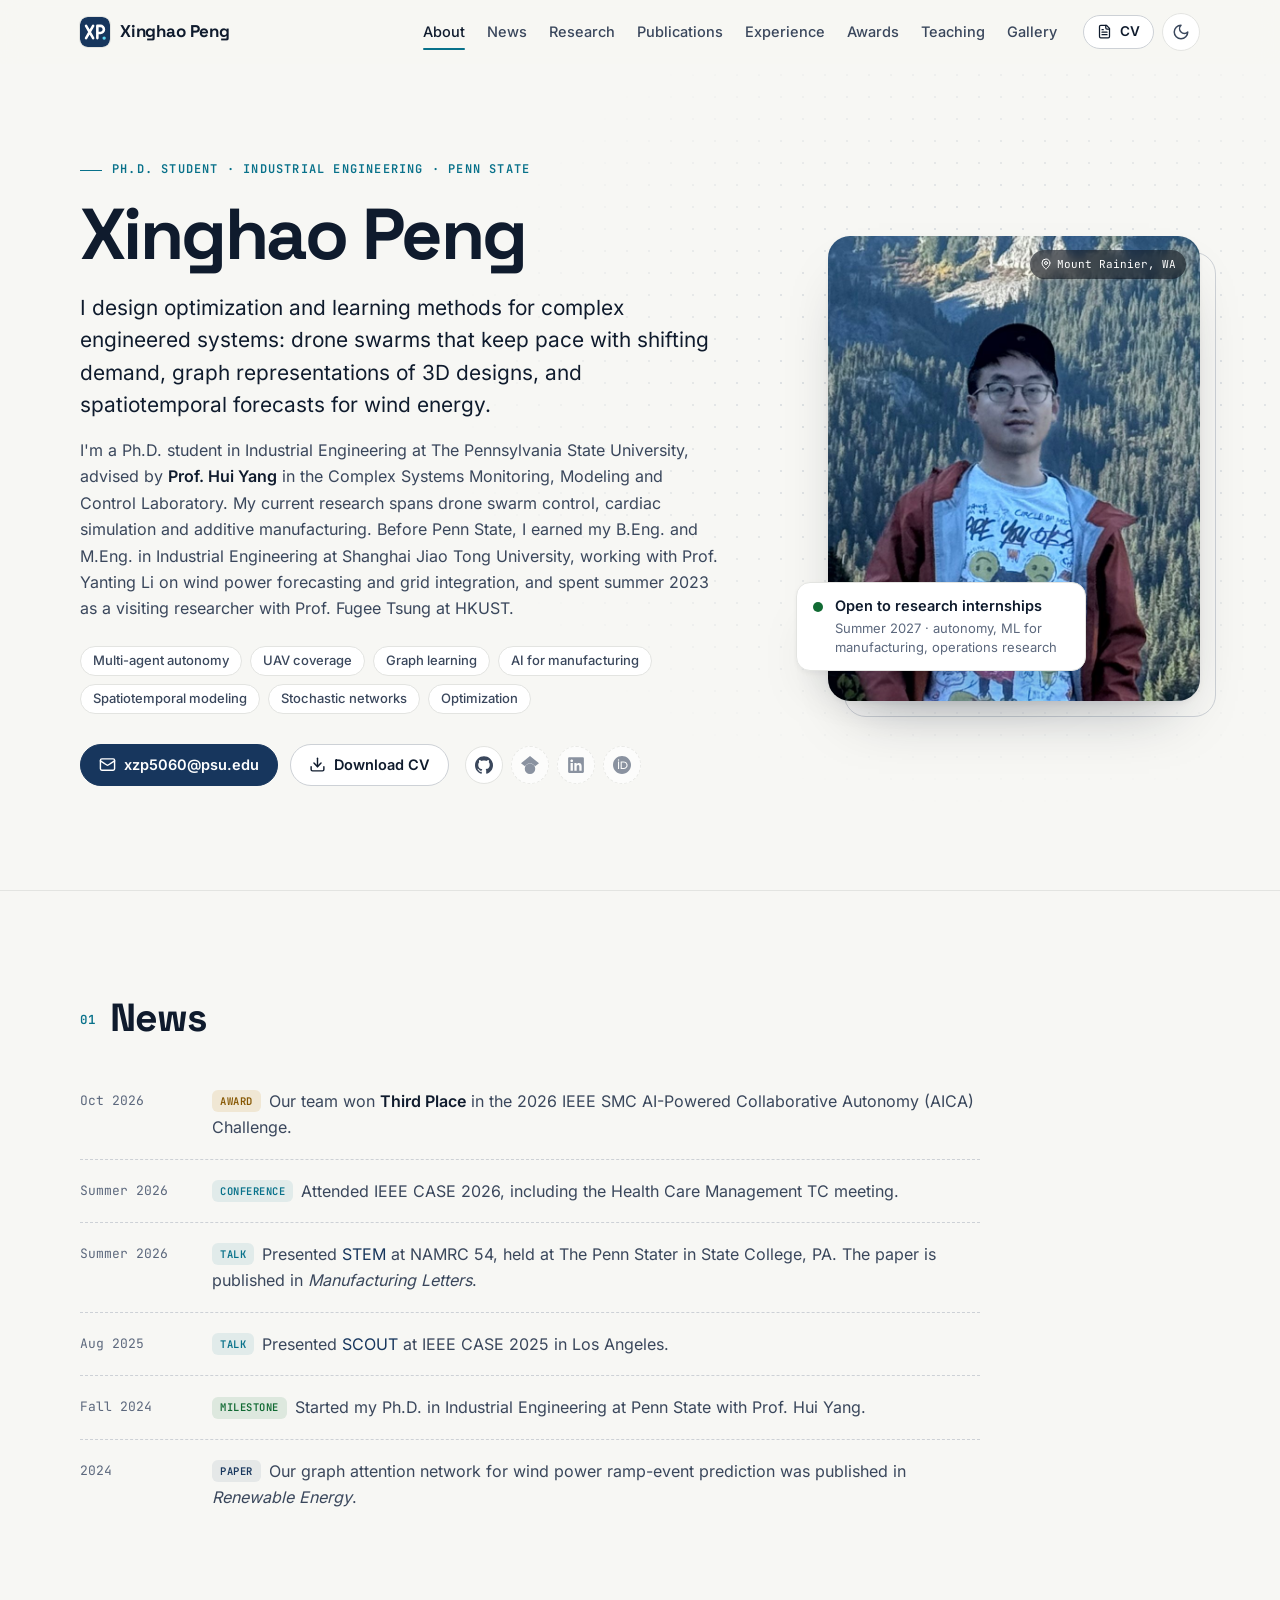
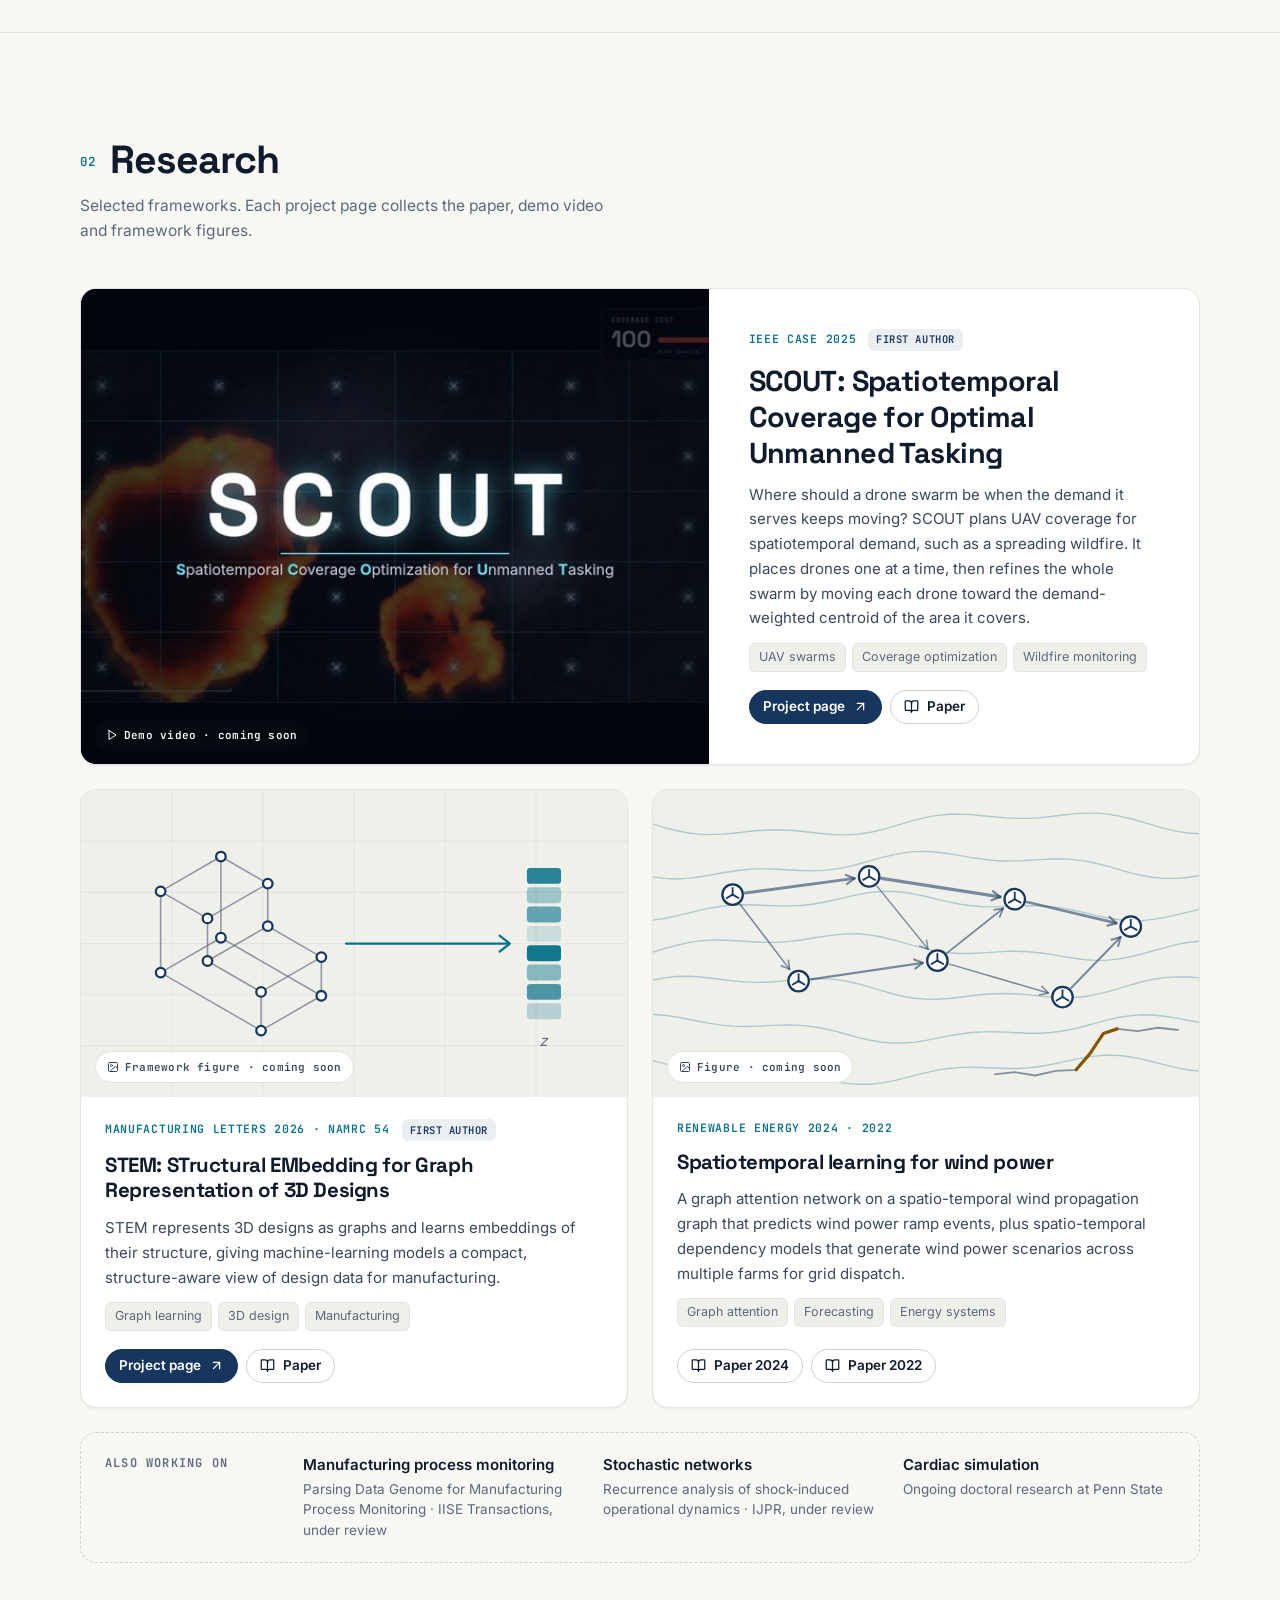
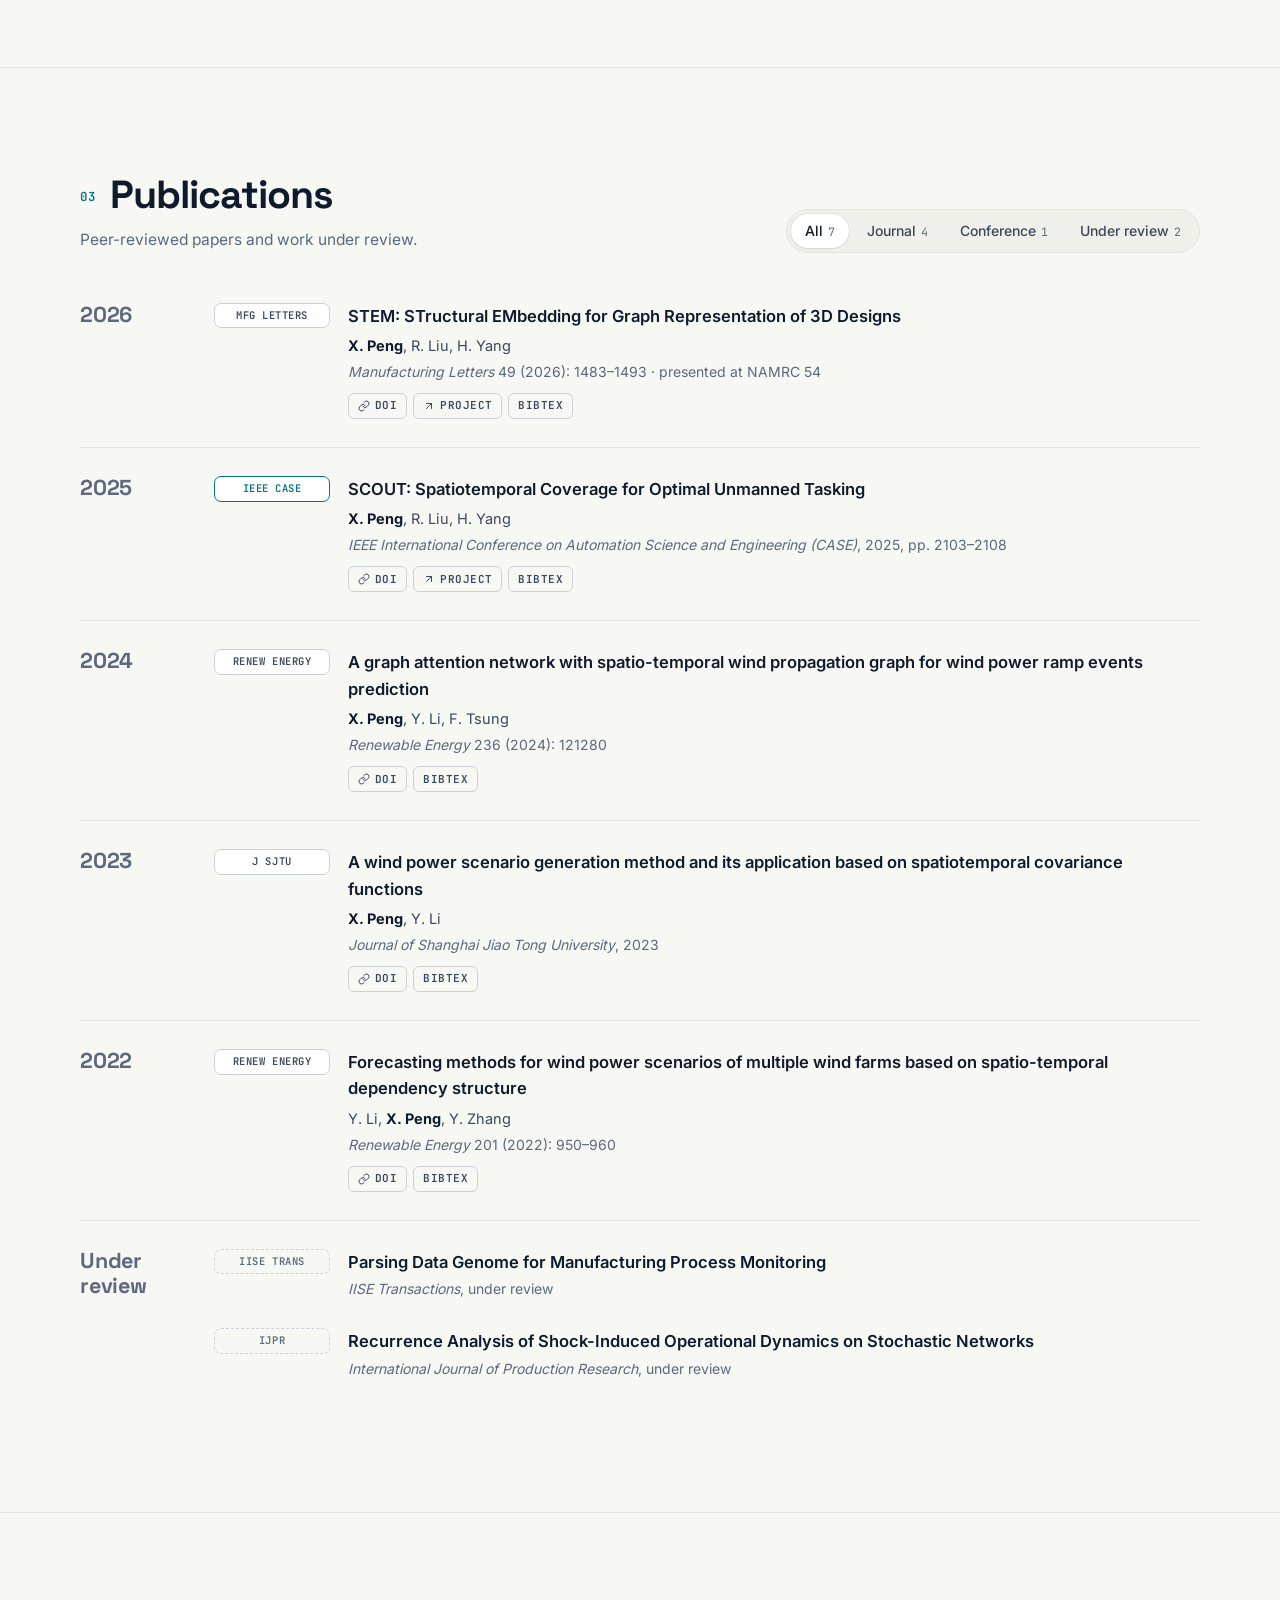
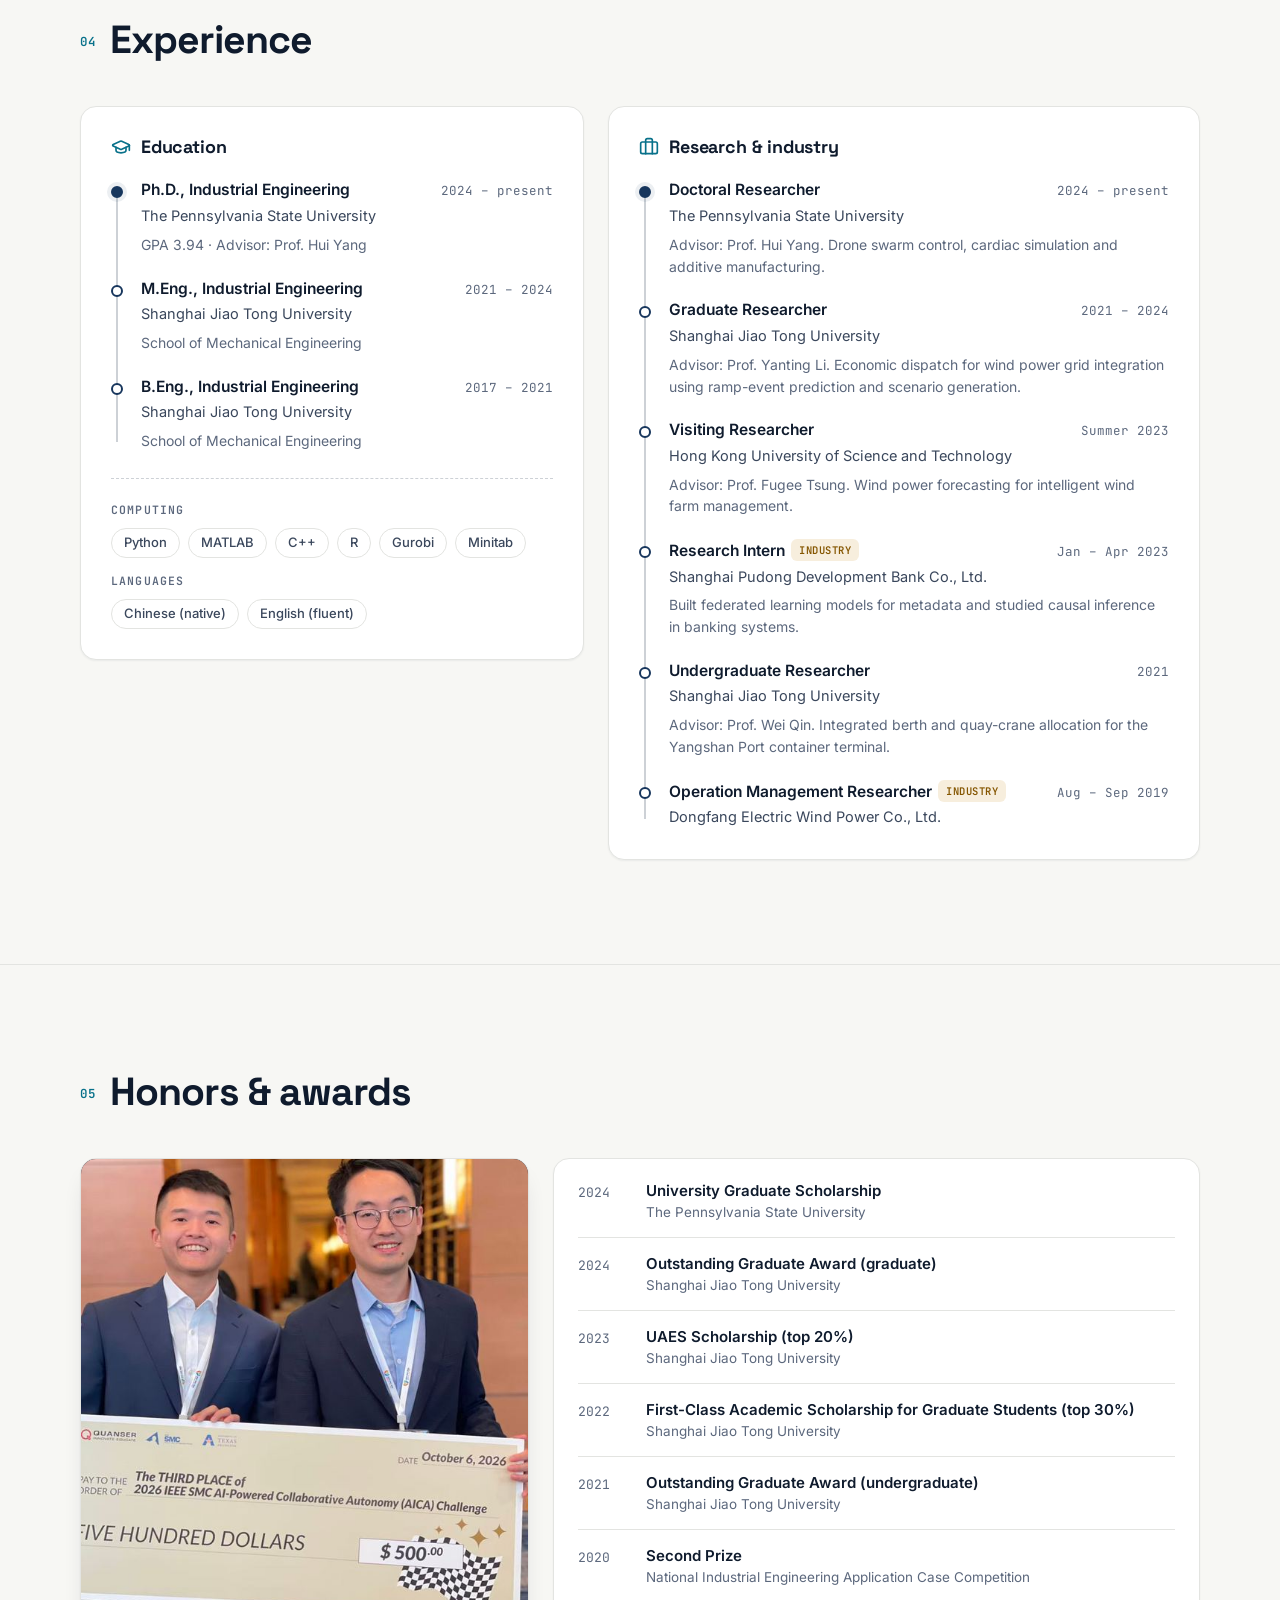
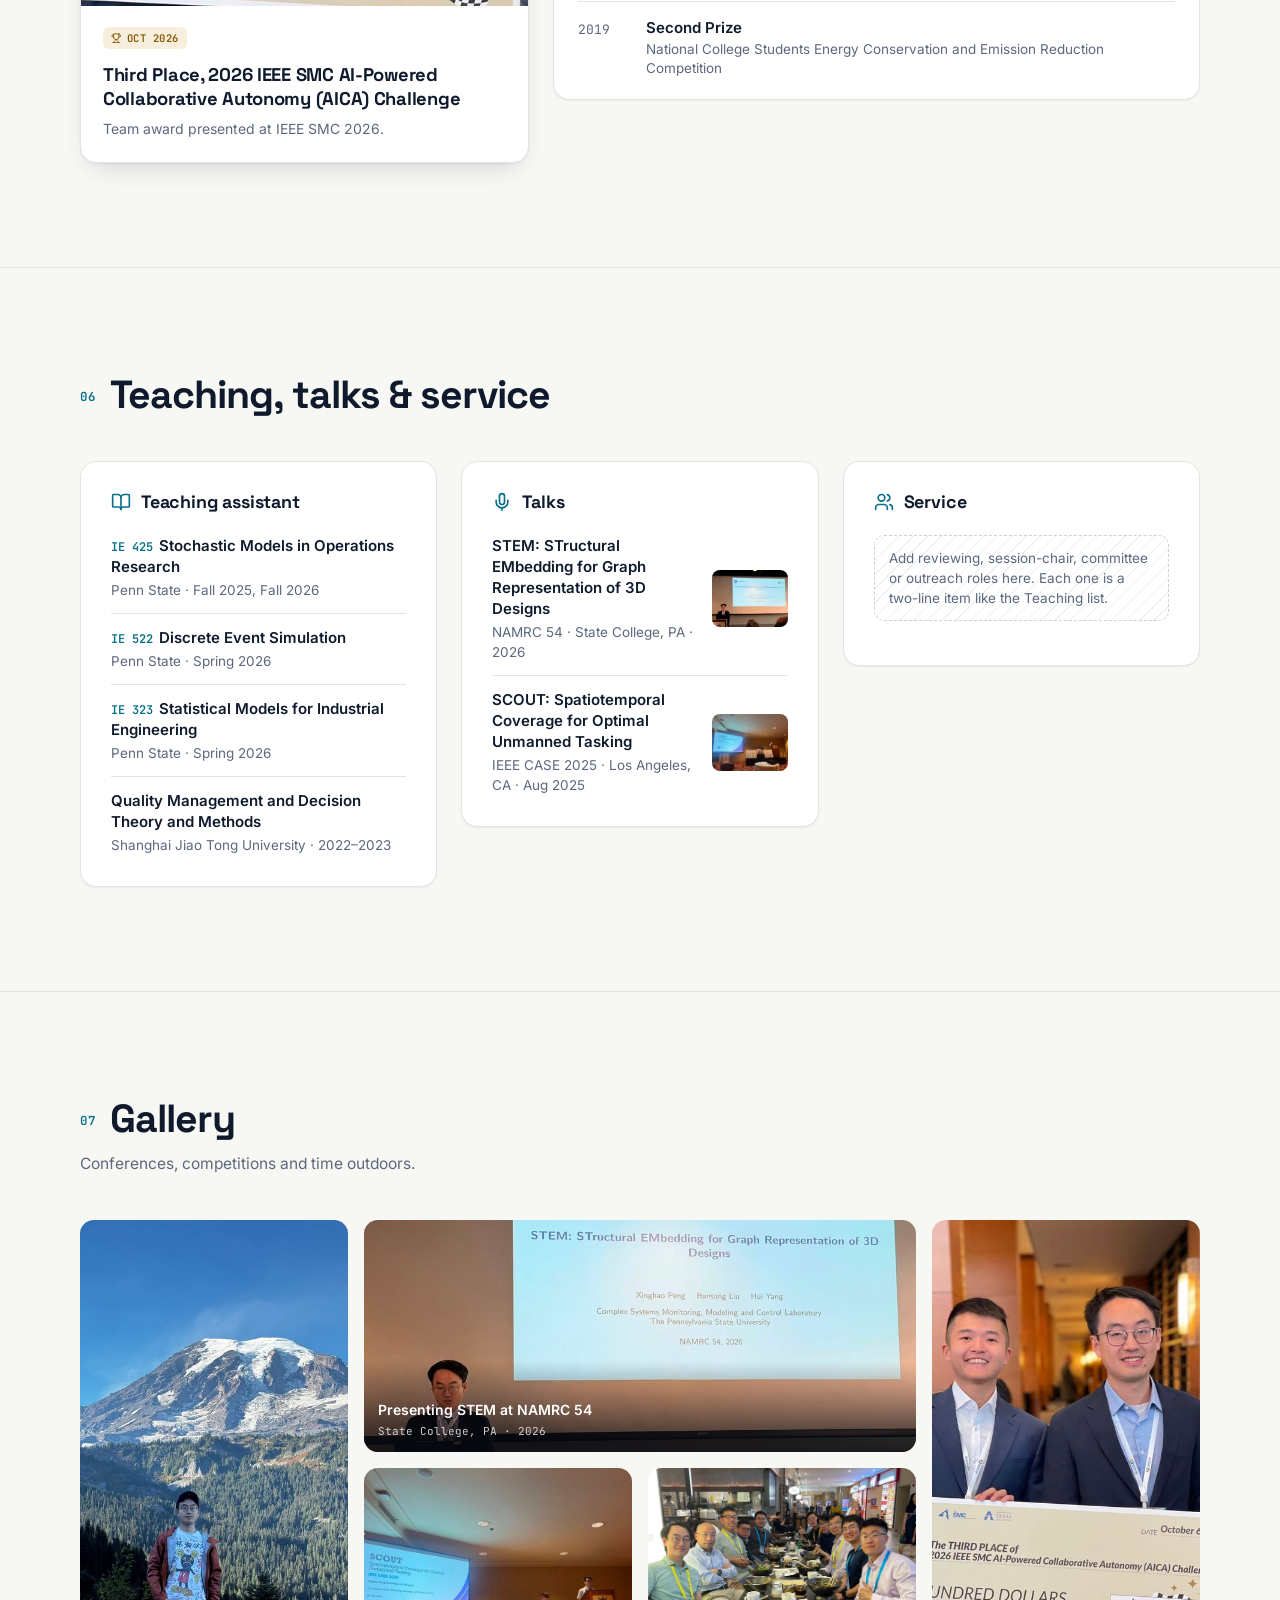
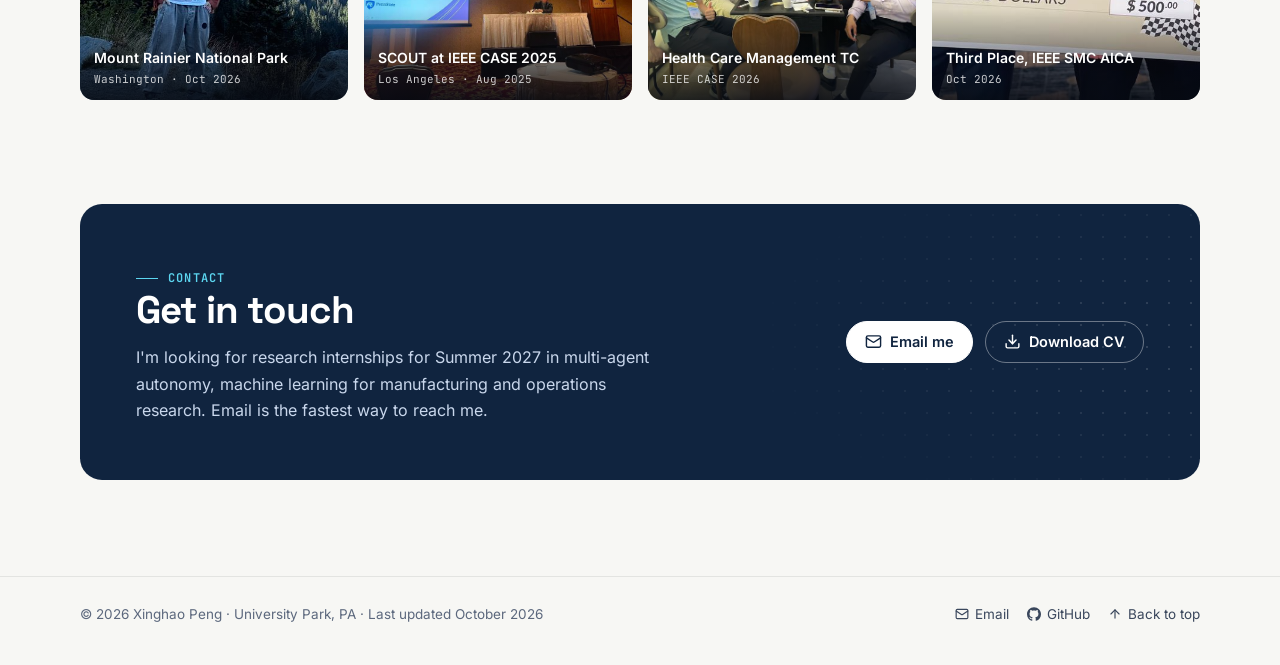
==== index.html @ 5b014341 "Add files via upload" ====
<!DOCTYPE html>
<html lang="en" data-theme="light">
<head>
  <meta charset="utf-8">
  <meta name="viewport" content="width=device-width, initial-scale=1">
  <title>Xinghao Peng · Ph.D. Student, Industrial Engineering, Penn State</title>
  <meta name="description" content="Xinghao Peng is a Ph.D. student in Industrial Engineering at Penn State working on drone swarm coverage, graph learning for 3D designs and spatiotemporal modeling. Research, publications, videos, CV and contact.">
  <meta name="author" content="Xinghao Peng">
  <meta name="color-scheme" content="light dark">
  <meta name="theme-color" content="#f7f7f4">

  <!-- Social preview. TODO: if your GitHub username is not "jeremypxh", replace it here and in the JSON-LD below. -->
  <link rel="canonical" href="https://jeremypxh.github.io/">
  <meta property="og:type" content="website">
  <meta property="og:title" content="Xinghao Peng · Ph.D. Student, Penn State">
  <meta property="og:description" content="Drone swarm coverage, graph learning for 3D designs and spatiotemporal modeling. Research, publications, videos and CV.">
  <meta property="og:url" content="https://jeremypxh.github.io/">
  <meta property="og:image" content="https://jeremypxh.github.io/assets/img/og-image.jpg">
  <meta property="og:image:width" content="1200">
  <meta property="og:image:height" content="630">
  <meta name="twitter:card" content="summary_large_image">

  <link rel="icon" href="assets/img/favicon.svg" type="image/svg+xml">
  <link rel="icon" href="assets/img/favicon-32.png" sizes="32x32" type="image/png">
  <link rel="apple-touch-icon" href="assets/img/apple-touch-icon.png">
  <link rel="stylesheet" href="assets/css/style.css">

  <!-- Pick the theme before the page paints (saved choice, else the system setting) -->
  <script>
    (function () {
      var d = document.documentElement, t = null;
      d.classList.add("js");
      try { t = localStorage.getItem("theme"); } catch (e) {}
      if (t !== "light" && t !== "dark") t = window.matchMedia && window.matchMedia("(prefers-color-scheme: dark)").matches ? "dark" : "light";
      d.setAttribute("data-theme", t);
    })();
  </script>
  <script src="assets/js/main.js" defer></script>

  <script type="application/ld+json">
  {
    "@context": "https://schema.org",
    "@type": "Person",
    "name": "Xinghao Peng",
    "jobTitle": "Ph.D. Student, Industrial Engineering",
    "affiliation": { "@type": "CollegeOrUniversity", "name": "The Pennsylvania State University" },
    "alumniOf": { "@type": "CollegeOrUniversity", "name": "Shanghai Jiao Tong University" },
    "email": "mailto:xzp5060@psu.edu",
    "url": "https://jeremypxh.github.io/",
    "image": "https://jeremypxh.github.io/assets/img/profile.jpg",
    "knowsAbout": ["Multi-agent autonomy", "UAV swarm coverage", "Graph learning", "AI for manufacturing", "Spatiotemporal modeling"],
    "sameAs": ["https://github.com/jeremypxh"]
  }
  </script>
</head>
<body>
<!-- icon sprite:start (generated, do not edit) -->
<svg xmlns="http://www.w3.org/2000/svg" class="sprite" aria-hidden="true" focusable="false">
<!-- Icons: Lucide (ISC), Simple Icons (CC0), Font Awesome Free (CC BY 4.0) -->
<symbol id="i-github" viewBox="0 0 24 24"><g fill="currentColor"><path d="M12 .297c-6.63 0-12 5.373-12 12 0 5.303 3.438 9.8 8.205 11.385.6.113.82-.258.82-.577 0-.285-.01-1.04-.015-2.04-3.338.724-4.042-1.61-4.042-1.61C4.422 18.07 3.633 17.7 3.633 17.7c-1.087-.744.084-.729.084-.729 1.205.084 1.838 1.236 1.838 1.236 1.07 1.835 2.809 1.305 3.495.998.108-.776.417-1.305.76-1.605-2.665-.3-5.466-1.332-5.466-5.93 0-1.31.465-2.38 1.235-3.22-.135-.303-.54-1.523.105-3.176 0 0 1.005-.322 3.3 1.23.96-.267 1.98-.399 3-.405 1.02.006 2.04.138 3 .405 2.28-1.552 3.285-1.23 3.285-1.23.645 1.653.24 2.873.12 3.176.765.84 1.23 1.91 1.23 3.22 0 4.61-2.805 5.625-5.475 5.92.42.36.81 1.096.81 2.22 0 1.606-.015 2.896-.015 3.286 0 .315.21.69.825.57C20.565 22.092 24 17.592 24 12.297c0-6.627-5.373-12-12-12"></path></g></symbol>
<symbol id="i-scholar" viewBox="0 0 24 24"><g fill="currentColor"><path d="M5.242 13.769L0 9.5 12 0l12 9.5-5.242 4.269C17.548 11.249 14.978 9.5 12 9.5c-2.977 0-5.548 1.748-6.758 4.269zM12 10a7 7 0 1 0 0 14 7 7 0 0 0 0-14z"></path></g></symbol>
<symbol id="i-orcid" viewBox="0 0 24 24"><g fill="currentColor"><path d="M12 0C5.372 0 0 5.372 0 12s5.372 12 12 12 12-5.372 12-12S18.628 0 12 0zM7.369 4.378c.525 0 .947.431.947.947s-.422.947-.947.947a.95.95 0 0 1-.947-.947c0-.525.422-.947.947-.947zm-.722 3.038h1.444v10.041H6.647V7.416zm3.562 0h3.9c3.712 0 5.344 2.653 5.344 5.025 0 2.578-2.016 5.025-5.325 5.025h-3.919V7.416zm1.444 1.303v7.444h2.297c3.272 0 4.022-2.484 4.022-3.722 0-2.016-1.284-3.722-4.097-3.722h-2.222z"></path></g></symbol>
<symbol id="i-youtube" viewBox="0 0 24 24"><g fill="currentColor"><path d="M23.498 6.186a3.016 3.016 0 0 0-2.122-2.136C19.505 3.545 12 3.545 12 3.545s-7.505 0-9.377.505A3.017 3.017 0 0 0 .502 6.186C0 8.07 0 12 0 12s0 3.93.502 5.814a3.016 3.016 0 0 0 2.122 2.136c1.871.505 9.376.505 9.376.505s7.505 0 9.377-.505a3.015 3.015 0 0 0 2.122-2.136C24 15.93 24 12 24 12s0-3.93-.502-5.814zM9.545 15.568V8.432L15.818 12l-6.273 3.568z"></path></g></symbol>
<symbol id="i-mail" viewBox="0 0 24 24"><g fill="none" stroke="currentColor" stroke-width="2" stroke-linecap="round" stroke-linejoin="round"><rect width="20" height="16" x="2" y="4" rx="2"></rect><path d="m22 7-8.97 5.7a1.94 1.94 0 0 1-2.06 0L2 7"></path></g></symbol>
<symbol id="i-file" viewBox="0 0 24 24"><g fill="none" stroke="currentColor" stroke-width="2" stroke-linecap="round" stroke-linejoin="round"><path d="M15 2H6a2 2 0 0 0-2 2v16a2 2 0 0 0 2 2h12a2 2 0 0 0 2-2V7Z"></path><path d="M14 2v4a2 2 0 0 0 2 2h4"></path><path d="M10 9H8"></path><path d="M16 13H8"></path><path d="M16 17H8"></path></g></symbol>
<symbol id="i-sun" viewBox="0 0 24 24"><g fill="none" stroke="currentColor" stroke-width="2" stroke-linecap="round" stroke-linejoin="round"><circle cx="12" cy="12" r="4"></circle><path d="M12 2v2"></path><path d="M12 20v2"></path><path d="m4.93 4.93 1.41 1.41"></path><path d="m17.66 17.66 1.41 1.41"></path><path d="M2 12h2"></path><path d="M20 12h2"></path><path d="m6.34 17.66-1.41 1.41"></path><path d="m19.07 4.93-1.41 1.41"></path></g></symbol>
<symbol id="i-moon" viewBox="0 0 24 24"><g fill="none" stroke="currentColor" stroke-width="2" stroke-linecap="round" stroke-linejoin="round"><path d="M12 3a6 6 0 0 0 9 9 9 9 0 1 1-9-9Z"></path></g></symbol>
<symbol id="i-menu" viewBox="0 0 24 24"><g fill="none" stroke="currentColor" stroke-width="2" stroke-linecap="round" stroke-linejoin="round"><line x1="4" x2="20" y1="12" y2="12"></line><line x1="4" x2="20" y1="6" y2="6"></line><line x1="4" x2="20" y1="18" y2="18"></line></g></symbol>
<symbol id="i-x" viewBox="0 0 24 24"><g fill="none" stroke="currentColor" stroke-width="2" stroke-linecap="round" stroke-linejoin="round"><path d="M18 6 6 18"></path><path d="m6 6 12 12"></path></g></symbol>
<symbol id="i-arrow-up-right" viewBox="0 0 24 24"><g fill="none" stroke="currentColor" stroke-width="2" stroke-linecap="round" stroke-linejoin="round"><path d="M7 7h10v10"></path><path d="M7 17 17 7"></path></g></symbol>
<symbol id="i-play" viewBox="0 0 24 24"><g fill="none" stroke="currentColor" stroke-width="2" stroke-linecap="round" stroke-linejoin="round"><polygon points="6 3 20 12 6 21 6 3"></polygon></g></symbol>
<symbol id="i-copy" viewBox="0 0 24 24"><g fill="none" stroke="currentColor" stroke-width="2" stroke-linecap="round" stroke-linejoin="round"><rect width="14" height="14" x="8" y="8" rx="2" ry="2"></rect><path d="M4 16c-1.1 0-2-.9-2-2V4c0-1.1.9-2 2-2h10c1.1 0 2 .9 2 2"></path></g></symbol>
<symbol id="i-check" viewBox="0 0 24 24"><g fill="none" stroke="currentColor" stroke-width="2" stroke-linecap="round" stroke-linejoin="round"><path d="M20 6 9 17l-5-5"></path></g></symbol>
<symbol id="i-pin" viewBox="0 0 24 24"><g fill="none" stroke="currentColor" stroke-width="2" stroke-linecap="round" stroke-linejoin="round"><path d="M20 10c0 4.993-5.539 10.193-7.399 11.799a1 1 0 0 1-1.202 0C9.539 20.193 4 14.993 4 10a8 8 0 0 1 16 0"></path><circle cx="12" cy="10" r="3"></circle></g></symbol>
<symbol id="i-award" viewBox="0 0 24 24"><g fill="none" stroke="currentColor" stroke-width="2" stroke-linecap="round" stroke-linejoin="round"><path d="m15.477 12.89 1.515 8.526a.5.5 0 0 1-.81.47l-3.58-2.687a1 1 0 0 0-1.197 0l-3.586 2.686a.5.5 0 0 1-.81-.469l1.514-8.526"></path><circle cx="12" cy="8" r="6"></circle></g></symbol>
<symbol id="i-arrow-left" viewBox="0 0 24 24"><g fill="none" stroke="currentColor" stroke-width="2" stroke-linecap="round" stroke-linejoin="round"><path d="m12 19-7-7 7-7"></path><path d="M19 12H5"></path></g></symbol>
<symbol id="i-chev-left" viewBox="0 0 24 24"><g fill="none" stroke="currentColor" stroke-width="2" stroke-linecap="round" stroke-linejoin="round"><path d="m15 18-6-6 6-6"></path></g></symbol>
<symbol id="i-chev-right" viewBox="0 0 24 24"><g fill="none" stroke="currentColor" stroke-width="2" stroke-linecap="round" stroke-linejoin="round"><path d="m9 18 6-6-6-6"></path></g></symbol>
<symbol id="i-download" viewBox="0 0 24 24"><g fill="none" stroke="currentColor" stroke-width="2" stroke-linecap="round" stroke-linejoin="round"><path d="M21 15v4a2 2 0 0 1-2 2H5a2 2 0 0 1-2-2v-4"></path><polyline points="7 10 12 15 17 10"></polyline><line x1="12" x2="12" y1="15" y2="3"></line></g></symbol>
<symbol id="i-grad" viewBox="0 0 24 24"><g fill="none" stroke="currentColor" stroke-width="2" stroke-linecap="round" stroke-linejoin="round"><path d="M21.42 10.922a1 1 0 0 0-.019-1.838L12.83 5.18a2 2 0 0 0-1.66 0L2.6 9.08a1 1 0 0 0 0 1.832l8.57 3.908a2 2 0 0 0 1.66 0z"></path><path d="M22 10v6"></path><path d="M6 12.5V16a6 3 0 0 0 12 0v-3.5"></path></g></symbol>
<symbol id="i-briefcase" viewBox="0 0 24 24"><g fill="none" stroke="currentColor" stroke-width="2" stroke-linecap="round" stroke-linejoin="round"><path d="M16 20V4a2 2 0 0 0-2-2h-4a2 2 0 0 0-2 2v16"></path><rect width="20" height="14" x="2" y="6" rx="2"></rect></g></symbol>
<symbol id="i-mic" viewBox="0 0 24 24"><g fill="none" stroke="currentColor" stroke-width="2" stroke-linecap="round" stroke-linejoin="round"><path d="M12 2a3 3 0 0 0-3 3v7a3 3 0 0 0 6 0V5a3 3 0 0 0-3-3Z"></path><path d="M19 10v2a7 7 0 0 1-14 0v-2"></path><line x1="12" x2="12" y1="19" y2="22"></line></g></symbol>
<symbol id="i-book" viewBox="0 0 24 24"><g fill="none" stroke="currentColor" stroke-width="2" stroke-linecap="round" stroke-linejoin="round"><path d="M12 7v14"></path><path d="M3 18a1 1 0 0 1-1-1V4a1 1 0 0 1 1-1h5a4 4 0 0 1 4 4 4 4 0 0 1 4-4h5a1 1 0 0 1 1 1v13a1 1 0 0 1-1 1h-6a3 3 0 0 0-3 3 3 3 0 0 0-3-3z"></path></g></symbol>
<symbol id="i-code" viewBox="0 0 24 24"><g fill="none" stroke="currentColor" stroke-width="2" stroke-linecap="round" stroke-linejoin="round"><polyline points="16 18 22 12 16 6"></polyline><polyline points="8 6 2 12 8 18"></polyline></g></symbol>
<symbol id="i-slides" viewBox="0 0 24 24"><g fill="none" stroke="currentColor" stroke-width="2" stroke-linecap="round" stroke-linejoin="round"><path d="M2 3h20"></path><path d="M21 3v11a2 2 0 0 1-2 2H5a2 2 0 0 1-2-2V3"></path><path d="m7 21 5-5 5 5"></path></g></symbol>
<symbol id="i-image" viewBox="0 0 24 24"><g fill="none" stroke="currentColor" stroke-width="2" stroke-linecap="round" stroke-linejoin="round"><rect width="18" height="18" x="3" y="3" rx="2" ry="2"></rect><circle cx="9" cy="9" r="2"></circle><path d="m21 15-3.086-3.086a2 2 0 0 0-2.828 0L6 21"></path></g></symbol>
<symbol id="i-video" viewBox="0 0 24 24"><g fill="none" stroke="currentColor" stroke-width="2" stroke-linecap="round" stroke-linejoin="round"><path d="m16 13 5.223 3.482a.5.5 0 0 0 .777-.416V7.87a.5.5 0 0 0-.752-.432L16 10.5"></path><rect x="2" y="6" width="14" height="12" rx="2"></rect></g></symbol>
<symbol id="i-arrow-up" viewBox="0 0 24 24"><g fill="none" stroke="currentColor" stroke-width="2" stroke-linecap="round" stroke-linejoin="round"><path d="m5 12 7-7 7 7"></path><path d="M12 19V5"></path></g></symbol>
<symbol id="i-trophy" viewBox="0 0 24 24"><g fill="none" stroke="currentColor" stroke-width="2" stroke-linecap="round" stroke-linejoin="round"><path d="M6 9H4.5a2.5 2.5 0 0 1 0-5H6"></path><path d="M18 9h1.5a2.5 2.5 0 0 0 0-5H18"></path><path d="M4 22h16"></path><path d="M10 14.66V17c0 .55-.47.98-.97 1.21C7.85 18.75 7 20.24 7 22"></path><path d="M14 14.66V17c0 .55.47.98.97 1.21C16.15 18.75 17 20.24 17 22"></path><path d="M18 2H6v7a6 6 0 0 0 12 0V2Z"></path></g></symbol>
<symbol id="i-users" viewBox="0 0 24 24"><g fill="none" stroke="currentColor" stroke-width="2" stroke-linecap="round" stroke-linejoin="round"><path d="M16 21v-2a4 4 0 0 0-4-4H6a4 4 0 0 0-4 4v2"></path><circle cx="9" cy="7" r="4"></circle><path d="M22 21v-2a4 4 0 0 0-3-3.87"></path><path d="M16 3.13a4 4 0 0 1 0 7.75"></path></g></symbol>
<symbol id="i-link" viewBox="0 0 24 24"><g fill="none" stroke="currentColor" stroke-width="2" stroke-linecap="round" stroke-linejoin="round"><path d="M10 13a5 5 0 0 0 7.54.54l3-3a5 5 0 0 0-7.07-7.07l-1.72 1.71"></path><path d="M14 11a5 5 0 0 0-7.54-.54l-3 3a5 5 0 0 0 7.07 7.07l1.71-1.71"></path></g></symbol>
<symbol id="i-linkedin" viewBox="0 0 448 512"><g fill="currentColor"><path d="M416 32H31.9C14.3 32 0 46.5 0 64.3v383.4C0 465.5 14.3 480 31.9 480H416c17.6 0 32-14.5 32-32.3V64.3c0-17.8-14.4-32.3-32-32.3zM135.4 416H69V202.2h66.5V416zm-33.2-243c-21.3 0-38.5-17.3-38.5-38.5S80.9 96 102.2 96c21.2 0 38.5 17.3 38.5 38.5 0 21.3-17.2 38.5-38.5 38.5zm282.1 243h-66.4V312c0-24.8-.5-56.7-34.5-56.7-34.6 0-39.9 27-39.9 54.9V416h-66.4V202.2h63.7v29.2h.9c8.9-16.8 30.6-34.5 62.9-34.5 67.2 0 79.7 44.3 79.7 101.9V416z"></path></g></symbol>
</svg>
<!-- icon sprite:end -->

<a class="skip-link" href="#main">Skip to content</a>

<header class="site-header">
  <div class="container header-inner">
    <a class="brand" href="#about">
      <img src="assets/img/favicon.svg" alt="" width="30" height="30">
      <span>Xinghao Peng</span>
    </a>
    <nav class="nav" id="site-nav" aria-label="Primary">
      <a href="#about">About</a>
      <a href="#news">News</a>
      <a href="#research">Research</a>
      <a href="#publications">Publications</a>
      <a href="#experience">Experience</a>
      <a href="#awards">Awards</a>
      <a href="#teaching">Teaching</a>
      <a href="#gallery">Gallery</a>
    </nav>
    <div class="header-actions">
      <a class="btn btn-sm header-cv" href="assets/cv/Xinghao_Peng_CV.pdf" target="_blank" rel="noopener"><svg class="icon" aria-hidden="true"><use href="#i-file"/></svg>CV</a>
      <button class="icon-btn theme-toggle" type="button" data-theme-toggle aria-pressed="false" aria-label="Switch to dark theme">
        <svg class="icon i-moon" aria-hidden="true"><use href="#i-moon"/></svg>
        <svg class="icon i-sun" aria-hidden="true"><use href="#i-sun"/></svg>
      </button>
      <button class="icon-btn menu-toggle" type="button" data-menu-toggle aria-controls="site-nav" aria-expanded="false" aria-label="Menu">
        <svg class="icon i-open" aria-hidden="true"><use href="#i-menu"/></svg>
        <svg class="icon i-close" aria-hidden="true"><use href="#i-x"/></svg>
      </button>
    </div>
  </div>
</header>

<main id="main">

  <!-- ============================== ABOUT ============================== -->
  <section id="about" class="hero" aria-labelledby="hero-title">
    <div class="container hero-grid">
      <div class="hero-text">
        <p class="eyebrow">Ph.D. Student · Industrial Engineering · Penn State</p>
        <h1 id="hero-title">Xinghao Peng</h1>
        <p class="lead">I design optimization and learning methods for complex engineered systems: drone swarms that keep pace with shifting demand, graph representations of 3D designs, and spatiotemporal forecasts for wind energy.</p>
        <p class="hero-bio">I'm a Ph.D. student in Industrial Engineering at The Pennsylvania State University, advised by <strong>Prof. Hui Yang</strong> in the Complex Systems Monitoring, Modeling and Control Laboratory. My current research spans drone swarm control, cardiac simulation and additive manufacturing. Before Penn State, I earned my B.Eng. and M.Eng. in Industrial Engineering at Shanghai Jiao Tong University, working with Prof. Yanting Li on wind power forecasting and grid integration, and spent summer 2023 as a visiting researcher with Prof. Fugee Tsung at HKUST.</p>
        <ul class="chips">
          <li class="chip">Multi-agent autonomy</li>
          <li class="chip">UAV coverage</li>
          <li class="chip">Graph learning</li>
          <li class="chip">AI for manufacturing</li>
          <li class="chip">Spatiotemporal modeling</li>
          <li class="chip">Stochastic networks</li>
          <li class="chip">Optimization</li>
        </ul>
        <div class="cta-row">
          <a class="btn btn-primary" href="mailto:xzp5060@psu.edu"><svg class="icon" aria-hidden="true"><use href="#i-mail"/></svg>xzp5060@psu.edu</a>
          <a class="btn" href="assets/cv/Xinghao_Peng_CV.pdf" target="_blank" rel="noopener"><svg class="icon" aria-hidden="true"><use href="#i-download"/></svg>Download CV</a>
          <div class="socials">
            <a class="icon-btn" href="https://github.com/jeremypxh" target="_blank" rel="noopener" aria-label="GitHub" title="GitHub"><svg class="icon" aria-hidden="true"><use href="#i-github"/></svg></a>
            <!-- TODO: paste your profile URLs into href and remove "is-todo" -->
            <a class="icon-btn is-todo" href="#" aria-label="Google Scholar (link coming soon)" title="Add your Google Scholar link"><svg class="icon" aria-hidden="true"><use href="#i-scholar"/></svg></a>
            <a class="icon-btn is-todo" href="#" aria-label="LinkedIn (link coming soon)" title="Add your LinkedIn link"><svg class="icon" aria-hidden="true"><use href="#i-linkedin"/></svg></a>
            <a class="icon-btn is-todo" href="#" aria-label="ORCID (link coming soon)" title="Add your ORCID link"><svg class="icon" aria-hidden="true"><use href="#i-orcid"/></svg></a>
          </div>
        </div>
      </div>

      <aside class="hero-side" aria-label="Photo and availability">
        <figure class="portrait">
          <img src="assets/img/profile.jpg" width="800" height="1000" alt="Portrait of Xinghao Peng at Mount Rainier National Park" fetchpriority="high">
          <figcaption><svg class="icon" aria-hidden="true"><use href="#i-pin"/></svg>Mount Rainier, WA</figcaption>
        </figure>
        <a class="status" href="mailto:xzp5060@psu.edu?subject=Internship%20opportunity">
          <span class="pulse" aria-hidden="true"></span>
          <span class="status-text">
            <strong>Open to research internships</strong>
            <span class="status-sub">Summer 2027 · autonomy, ML for manufacturing, operations research</span>
          </span>
        </a>
      </aside>
    </div>
  </section>

  <!-- ============================== NEWS ============================== -->
  <!-- To add news: copy one <li> to the top of the list. -->
  <section id="news" class="section" aria-labelledby="news-title">
    <div class="container">
      <div class="section-head reveal">
        <h2 class="section-title" id="news-title"><span class="idx">01</span>News</h2>
      </div>
      <ol class="news reveal">
        <li>
          <time datetime="2026-10">Oct 2026</time>
          <p><span class="tag tag-award">Award</span>Our team won <strong>Third Place</strong> in the 2026 IEEE SMC AI-Powered Collaborative Autonomy (AICA) Challenge.</p>
        </li>
        <li>
          <time datetime="2026">Summer 2026</time>
          <p><span class="tag">Conference</span>Attended IEEE CASE 2026, including the Health Care Management TC meeting.</p>
        </li>
        <li>
          <time datetime="2026">Summer 2026</time>
          <p><span class="tag">Talk</span>Presented <a href="projects/stem.html">STEM</a> at NAMRC 54, held at The Penn Stater in State College, PA. The paper is published in <em>Manufacturing Letters</em>.</p>
        </li>
        <li>
          <time datetime="2025-08-19">Aug 2025</time>
          <p><span class="tag">Talk</span>Presented <a href="projects/scout.html">SCOUT</a> at IEEE CASE 2025 in Los Angeles.</p>
        </li>
        <li>
          <time datetime="2024">Fall 2024</time>
          <p><span class="tag tag-milestone">Milestone</span>Started my Ph.D. in Industrial Engineering at Penn State with Prof. Hui Yang.</p>
        </li>
        <li>
          <time datetime="2024">2024</time>
          <p><span class="tag tag-paper">Paper</span>Our graph attention network for wind power ramp-event prediction was published in <em>Renewable Energy</em>.</p>
        </li>
      </ol>
    </div>
  </section>

  <!-- ============================== RESEARCH ============================== -->
  <section id="research" class="section" aria-labelledby="research-title">
    <div class="container">
      <div class="section-head reveal">
        <div>
          <h2 class="section-title" id="research-title"><span class="idx">02</span>Research</h2>
          <p class="section-sub">Selected frameworks. Each project page collects the paper, demo video and framework figures.</p>
        </div>
      </div>

      <div class="projects">
        <!-- SCOUT: when the video is ready, keep this poster and point the badge to the project page -->
        <article class="project project--feature reveal">
          <a class="project-media" href="projects/scout.html" aria-label="SCOUT project page">
            <img src="assets/img/projects/scout-poster.jpg" srcset="assets/img/projects/scout-poster-sm.jpg 800w, assets/img/projects/scout-poster.jpg 1600w" sizes="(max-width: 960px) 100vw, 640px" width="1600" height="900" alt="SCOUT title frame over a simulated wildfire and a grid of drones" loading="lazy" decoding="async">
            <span class="media-badge"><svg class="icon" aria-hidden="true"><use href="#i-play"/></svg>Demo video · coming soon</span>
          </a>
          <div class="project-body">
            <div class="project-meta"><span class="venue">IEEE CASE 2025</span><span class="tag tag-paper">First author</span></div>
            <h3><a href="projects/scout.html">SCOUT: Spatiotemporal Coverage for Optimal Unmanned Tasking</a></h3>
            <p>Where should a drone swarm be when the demand it serves keeps moving? SCOUT plans UAV coverage for spatiotemporal demand, such as a spreading wildfire. It places drones one at a time, then refines the whole swarm by moving each drone toward the demand-weighted centroid of the area it covers.</p>
            <ul class="tags"><li>UAV swarms</li><li>Coverage optimization</li><li>Wildfire monitoring</li></ul>
            <div class="project-links">
              <a class="btn btn-sm btn-primary" href="projects/scout.html">Project page<svg class="icon" aria-hidden="true"><use href="#i-arrow-up-right"/></svg></a>
              <a class="btn btn-sm" href="https://doi.org/10.1109/CASE58245.2025.11163795" target="_blank" rel="noopener"><svg class="icon" aria-hidden="true"><use href="#i-book"/></svg>Paper</a>
            </div>
          </div>
        </article>

        <article class="project reveal">
          <a class="project-media project-media--art" href="projects/stem.html" aria-label="STEM project page">
            <svg class="art" viewBox="0 0 480 270" role="img" aria-label="Illustration: a 3D part drawn as a graph, mapped to an embedding vector">
  <g class="art-grid"><path d="M0 45H480M0 90H480M0 135H480M0 180H480M0 225H480M80 0V270M160 0V270M240 0V270M320 0V270M400 0V270"/></g>
  <g class="art-edges"><line x1="123.0" y1="129.9" x2="211.3" y2="180.9"/><line x1="70.0" y1="160.5" x2="158.3" y2="211.5"/><line x1="123.0" y1="129.9" x2="70.0" y2="160.5"/><line x1="211.3" y1="180.9" x2="211.3" y2="146.9"/><line x1="158.3" y1="211.5" x2="158.3" y2="177.5"/><line x1="211.3" y1="180.9" x2="158.3" y2="211.5"/><line x1="211.3" y1="146.9" x2="164.2" y2="119.7"/><line x1="158.3" y1="177.5" x2="111.2" y2="150.3"/><line x1="211.3" y1="146.9" x2="158.3" y2="177.5"/><line x1="164.2" y1="119.7" x2="164.2" y2="82.3"/><line x1="111.2" y1="150.3" x2="111.2" y2="112.9"/><line x1="164.2" y1="119.7" x2="111.2" y2="150.3"/><line x1="164.2" y1="82.3" x2="123.0" y2="58.5"/><line x1="111.2" y1="112.9" x2="70.0" y2="89.1"/><line x1="164.2" y1="82.3" x2="111.2" y2="112.9"/><line x1="123.0" y1="58.5" x2="123.0" y2="129.9"/><line x1="70.0" y1="89.1" x2="70.0" y2="160.5"/><line x1="123.0" y1="58.5" x2="70.0" y2="89.1"/></g>
  <g class="art-nodes"><circle cx="123.0" cy="129.9" r="4.2"/><circle cx="211.3" cy="180.9" r="4.2"/><circle cx="211.3" cy="146.9" r="4.2"/><circle cx="164.2" cy="119.7" r="4.2"/><circle cx="164.2" cy="82.3" r="4.2"/><circle cx="123.0" cy="58.5" r="4.2"/><circle cx="70.0" cy="160.5" r="4.2"/><circle cx="158.3" cy="211.5" r="4.2"/><circle cx="158.3" cy="177.5" r="4.2"/><circle cx="111.2" cy="150.3" r="4.2"/><circle cx="111.2" cy="112.9" r="4.2"/><circle cx="70.0" cy="89.1" r="4.2"/></g>
  <g class="art-arrow"><path d="M233 135 H376"/><path d="M368 128 L377 135 L368 142"/></g>
  <g class="art-vec"><rect x="392" y="68.5" width="30" height="14" rx="3" style="fill-opacity:0.85"/><rect x="392" y="85.5" width="30" height="14" rx="3" style="fill-opacity:0.35"/><rect x="392" y="102.5" width="30" height="14" rx="3" style="fill-opacity:0.6"/><rect x="392" y="119.5" width="30" height="14" rx="3" style="fill-opacity:0.15"/><rect x="392" y="136.5" width="30" height="14" rx="3" style="fill-opacity:0.95"/><rect x="392" y="153.5" width="30" height="14" rx="3" style="fill-opacity:0.45"/><rect x="392" y="170.5" width="30" height="14" rx="3" style="fill-opacity:0.7"/><rect x="392" y="187.5" width="30" height="14" rx="3" style="fill-opacity:0.25"/></g>
  <text x="407" y="225.0" class="art-label" text-anchor="middle">z</text>
</svg>
            <span class="media-badge media-badge--light"><svg class="icon" aria-hidden="true"><use href="#i-image"/></svg>Framework figure · coming soon</span>
          </a>
          <div class="project-body">
            <div class="project-meta"><span class="venue">Manufacturing Letters 2026 · NAMRC 54</span><span class="tag tag-paper">First author</span></div>
            <h3><a href="projects/stem.html">STEM: STructural EMbedding for Graph Representation of 3D Designs</a></h3>
            <p>STEM represents 3D designs as graphs and learns embeddings of their structure, giving machine-learning models a compact, structure-aware view of design data for manufacturing.</p>
            <ul class="tags"><li>Graph learning</li><li>3D design</li><li>Manufacturing</li></ul>
            <div class="project-links">
              <a class="btn btn-sm btn-primary" href="projects/stem.html">Project page<svg class="icon" aria-hidden="true"><use href="#i-arrow-up-right"/></svg></a>
              <a class="btn btn-sm" href="https://doi.org/10.1016/j.mfglet.2026.08.054" target="_blank" rel="noopener"><svg class="icon" aria-hidden="true"><use href="#i-book"/></svg>Paper</a>
            </div>
          </div>
        </article>

        <article class="project reveal">
          <a class="project-media project-media--art" href="https://doi.org/10.1016/j.renene.2024.121280" target="_blank" rel="noopener" aria-label="Wind power ramp-event paper (publisher page)">
            <svg class="art" viewBox="0 0 480 270" role="img" aria-label="Illustration: wind flowing across a graph of wind farms, with a ramp event in the power curve">
  <g class="art-stream"><polyline points="0,30.0 10,33.0 20,35.6 30,37.6 40,38.8 50,39.2 60,38.8 70,38.0 80,36.9 90,35.8 100,35.2 110,35.0 120,35.4 130,36.3 140,37.4 150,38.5 160,39.3 170,39.5 180,38.9 190,37.4 200,35.2 210,32.4 220,29.4 230,26.5 240,24.1 250,22.3 260,21.3 270,21.2 280,21.7 290,22.6 300,23.6 310,24.5 320,25.0 330,24.9 340,24.3 350,23.3 360,22.0 370,21.0 380,20.3 390,20.3 400,21.2 410,22.9 420,25.3 430,28.1 440,31.1 450,33.9 460,36.2 470,37.8 480,38.5"/><polyline points="0,76.4 10,77.7 20,78.2 30,77.7 40,76.5 50,74.9 60,73.0 70,71.4 80,70.1 90,69.4 100,69.3 110,69.7 120,70.3 130,70.8 140,71.0 150,70.7 160,69.6 170,67.8 180,65.3 190,62.6 200,59.7 210,57.2 220,55.3 230,54.2 240,54.0 250,54.7 260,56.0 270,57.7 280,59.4 290,60.9 300,62.0 310,62.4 320,62.3 330,61.8 340,61.2 350,60.7 360,60.6 370,61.2 380,62.5 390,64.6 400,67.2 410,70.0 420,72.8 430,75.2 440,76.9 450,77.7 460,77.7 470,76.9 480,75.4"/><polyline points="0,114.4 10,113.0 20,110.9 30,108.5 40,106.0 50,103.8 60,102.2 70,101.2 80,100.9 90,101.1 100,101.5 110,101.9 120,101.9 130,101.5 140,100.4 150,98.7 160,96.5 170,94.2 180,92.0 190,90.2 200,89.2 210,89.1 220,89.9 230,91.5 240,93.6 250,96.1 260,98.4 270,100.4 280,101.8 290,102.6 300,102.7 310,102.4 320,102.0 330,101.7 340,101.8 350,102.5 360,103.8 370,105.7 380,108.0 390,110.4 400,112.5 410,114.1 420,114.9 430,114.8 440,113.8 450,112.0 460,109.8 470,107.4 480,105.2"/><polyline points="0,142.4 10,139.5 20,136.7 30,134.4 40,132.8 50,132.0 60,131.9 70,132.3 80,133.0 90,133.6 100,134.0 110,133.9 120,133.1 130,131.9 140,130.3 150,128.7 160,127.3 170,126.5 180,126.4 190,127.3 200,129.0 210,131.4 220,134.2 230,137.0 240,139.7 250,141.8 260,143.1 270,143.7 280,143.7 290,143.2 300,142.5 310,141.9 320,141.8 330,142.2 340,143.1 350,144.5 360,146.2 370,147.9 380,149.2 390,149.8 400,149.6 410,148.5 420,146.6 430,144.1 440,141.3 450,138.5 460,136.0 470,134.1 480,133.0"/><polyline points="0,167.0 10,165.1 20,164.0 30,163.7 40,164.2 50,165.3 60,166.6 70,167.8 80,168.7 90,169.1 100,169.0 110,168.3 120,167.4 130,166.5 140,165.9 150,165.8 160,166.5 170,168.0 180,170.3 190,173.1 200,176.1 210,178.9 220,181.4 230,183.1 240,183.9 250,184.0 260,183.3 270,182.2 280,180.9 290,179.8 300,179.1 310,178.9 320,179.3 330,180.1 340,181.1 350,182.0 360,182.5 370,182.4 380,181.5 390,179.7 400,177.3 410,174.4 420,171.4 430,168.6 440,166.4 450,164.9 460,164.3 470,164.4 480,165.2"/><polyline points="0,197.4 10,198.0 20,199.4 30,201.3 40,203.3 50,205.2 60,206.7 70,207.6 80,207.9 90,207.7 100,207.2 110,206.7 120,206.5 130,206.9 140,208.0 150,209.7 160,212.0 170,214.7 180,217.4 190,219.8 200,221.5 210,222.4 220,222.4 230,221.6 240,220.1 250,218.1 260,216.2 270,214.5 280,213.2 290,212.6 300,212.5 310,212.8 320,213.4 330,213.8 340,213.8 350,213.2 360,211.9 370,210.0 380,207.5 390,204.7 400,202.1 410,199.8 420,198.3 430,197.6 440,197.8 450,198.9 460,200.5 470,202.4 480,204.3"/><polyline points="0,237.9 10,240.5 20,243.2 30,245.5 40,247.2 50,248.3 60,248.7 70,248.5 80,248.1 90,247.6 100,247.5 110,247.8 120,248.7 130,250.3 140,252.2 150,254.4 160,256.4 170,257.9 180,258.7 190,258.7 200,257.7 210,255.9 220,253.5 230,250.9 240,248.4 250,246.3 260,244.8 270,243.9 280,243.7 290,244.0 300,244.4 310,244.8 320,244.8 330,244.3 340,243.1 350,241.3 360,239.2 370,237.0 380,235.1 390,233.7 400,233.1 410,233.4 420,234.7 430,236.6 440,239.1 450,241.6 460,244.0 470,245.9 480,247.2"/></g>
  <g class="art-edges art-directed"><path d="M80.9 90.5 L177.1 77.7" style="stroke-width:2.6"/><path d="M170.7 82.6 L177.1 77.7 L169.6 74.7" style="stroke-width:2"/><path d="M76.7 100.7 L120.1 157.7" style="stroke-width:1.4"/><path d="M112.7 154.5 L120.1 157.7 L119.0 149.7" style="stroke-width:1.4"/><path d="M138.9 166.4 L237.1 151.9" style="stroke-width:2.0"/><path d="M230.8 156.9 L237.1 151.9 L229.6 149.0" style="stroke-width:2.0"/><path d="M196.9 84.5 L241.8 139.9" style="stroke-width:1.2"/><path d="M234.3 137.0 L241.8 139.9 L240.5 131.9" style="stroke-width:1.2"/><path d="M200.9 77.7 L305.2 94.0" style="stroke-width:2.8"/><path d="M297.6 96.9 L305.2 94.0 L298.9 89.0" style="stroke-width:2"/><path d="M258.6 143.2 L307.8 104.1" style="stroke-width:1.6"/><path d="M304.8 111.6 L307.8 104.1 L299.9 105.3" style="stroke-width:1.6"/><path d="M260.6 153.1 L347.5 178.4" style="stroke-width:1.3"/><path d="M339.7 180.3 L347.5 178.4 L341.9 172.6" style="stroke-width:1.3"/><path d="M328.7 98.5 L407.3 117.0" style="stroke-width:2.4"/><path d="M399.6 119.3 L407.3 117.0 L401.4 111.5" style="stroke-width:2"/><path d="M367.6 174.1 L411.0 129.3" style="stroke-width:1.8"/><path d="M409.0 137.2 L411.0 129.3 L403.2 131.6" style="stroke-width:1.8"/></g>
  <g class="art-nodes"><circle cx="70" cy="92" r="9"/><circle cx="128" cy="168" r="9"/><circle cx="190" cy="76" r="9"/><circle cx="250" cy="150" r="9"/><circle cx="318" cy="96" r="9"/><circle cx="360" cy="182" r="9"/><circle cx="420" cy="120" r="9"/></g>
  <g class="art-blades"><path d="M70 92 L70.0 86.0"/><path d="M70 92 L64.8 95.0"/><path d="M70 92 L75.2 95.0"/><path d="M128 168 L128.0 162.0"/><path d="M128 168 L122.8 171.0"/><path d="M128 168 L133.2 171.0"/><path d="M190 76 L190.0 70.0"/><path d="M190 76 L184.8 79.0"/><path d="M190 76 L195.2 79.0"/><path d="M250 150 L250.0 144.0"/><path d="M250 150 L244.8 153.0"/><path d="M250 150 L255.2 153.0"/><path d="M318 96 L318.0 90.0"/><path d="M318 96 L312.8 99.0"/><path d="M318 96 L323.2 99.0"/><path d="M360 182 L360.0 176.0"/><path d="M360 182 L354.8 185.0"/><path d="M360 182 L365.2 185.0"/><path d="M420 120 L420.0 114.0"/><path d="M420 120 L414.8 123.0"/><path d="M420 120 L425.2 123.0"/></g>
  <g class="art-spark"><polyline points="300,250 318,248 336,251 354,247 372,246 384,232 396,214 408,210 426,212 444,209 462,211"/></g>
  <g class="art-ramp"><polyline points="372,246 384,232 396,214 408,210"/></g>
</svg>
            <span class="media-badge media-badge--light"><svg class="icon" aria-hidden="true"><use href="#i-image"/></svg>Figure · coming soon</span>
          </a>
          <div class="project-body">
            <div class="project-meta"><span class="venue">Renewable Energy 2024 · 2022</span></div>
            <h3><a href="https://doi.org/10.1016/j.renene.2024.121280" target="_blank" rel="noopener">Spatiotemporal learning for wind power</a></h3>
            <p>A graph attention network on a spatio-temporal wind propagation graph that predicts wind power ramp events, plus spatio-temporal dependency models that generate wind power scenarios across multiple farms for grid dispatch.</p>
            <ul class="tags"><li>Graph attention</li><li>Forecasting</li><li>Energy systems</li></ul>
            <div class="project-links">
              <a class="btn btn-sm" href="https://doi.org/10.1016/j.renene.2024.121280" target="_blank" rel="noopener"><svg class="icon" aria-hidden="true"><use href="#i-book"/></svg>Paper 2024</a>
              <a class="btn btn-sm" href="https://doi.org/10.1016/j.renene.2022.11.002" target="_blank" rel="noopener"><svg class="icon" aria-hidden="true"><use href="#i-book"/></svg>Paper 2022</a>
            </div>
          </div>
        </article>
      </div>

      <div class="ongoing reveal">
        <h3>Also working on</h3>
        <ul>
          <li><strong>Manufacturing process monitoring</strong><span>Parsing Data Genome for Manufacturing Process Monitoring · IISE Transactions, under review</span></li>
          <li><strong>Stochastic networks</strong><span>Recurrence analysis of shock-induced operational dynamics · IJPR, under review</span></li>
          <li><strong>Cardiac simulation</strong><span>Ongoing doctoral research at Penn State</span></li>
        </ul>
      </div>
    </div>
  </section>

  <!-- ============================== PUBLICATIONS ============================== -->
  <section id="publications" class="section" aria-labelledby="pubs-title">
    <div class="container">
      <div class="section-head reveal">
        <div>
          <h2 class="section-title" id="pubs-title"><span class="idx">03</span>Publications</h2>
          <p class="section-sub">Peer-reviewed papers and work under review.</p>
        </div>
        <div class="pub-toolbar" role="group" aria-label="Filter publications">
          <button class="filter" type="button" data-filter="all" aria-pressed="true">All<span class="count">7</span></button>
          <button class="filter" type="button" data-filter="journal" aria-pressed="false">Journal<span class="count">4</span></button>
          <button class="filter" type="button" data-filter="conference" aria-pressed="false">Conference<span class="count">1</span></button>
          <button class="filter" type="button" data-filter="review" aria-pressed="false">Under review<span class="count">2</span></button>
        </div>
      </div>

      <div class="pubs reveal">
        <section class="pub-group" aria-label="2026">
          <h3 class="pub-year">2026</h3>
          <ol class="pub-list">
            <li class="pub" data-type="journal">
              <span class="pub-venue">Mfg Letters</span>
              <div>
                <a class="pub-title" href="https://doi.org/10.1016/j.mfglet.2026.08.054" target="_blank" rel="noopener">STEM: STructural EMbedding for Graph Representation of 3D Designs</a>
                <p class="pub-authors"><span class="me">X. Peng</span>, R. Liu, H. Yang</p>
                <p class="pub-where"><em>Manufacturing Letters</em> 49 (2026): 1483–1493 · presented at NAMRC 54</p>
                <div class="pub-actions">
                  <a class="mini-btn" href="https://doi.org/10.1016/j.mfglet.2026.08.054" target="_blank" rel="noopener"><svg class="icon" aria-hidden="true"><use href="#i-link"/></svg>DOI</a>
                  <a class="mini-btn" href="projects/stem.html"><svg class="icon" aria-hidden="true"><use href="#i-arrow-up-right"/></svg>Project</a>
                  <button class="mini-btn" type="button" data-bib-toggle aria-expanded="false" aria-controls="bib-stem-box">BibTeX</button>
                </div>
                <div class="bibtex" id="bib-stem-box" hidden>
<pre id="bib-stem">@article{peng2026stem,
  title   = {{STEM}: {ST}ructural {EM}bedding for Graph Representation of {3D} Designs},
  author  = {Peng, Xinghao and Liu, Runsang and Yang, Hui},
  journal = {Manufacturing Letters},
  volume  = {49},
  pages   = {1483--1493},
  year    = {2026},
  doi     = {10.1016/j.mfglet.2026.08.054}
}</pre>
                  <button class="icon-btn copy-btn" type="button" data-copy="bib-stem" aria-label="Copy BibTeX"><svg class="icon i-copy" aria-hidden="true"><use href="#i-copy"/></svg><svg class="icon i-check" aria-hidden="true"><use href="#i-check"/></svg></button>
                </div>
              </div>
            </li>
          </ol>
        </section>

        <section class="pub-group" aria-label="2025">
          <h3 class="pub-year">2025</h3>
          <ol class="pub-list">
            <li class="pub" data-type="conference">
              <span class="pub-venue">IEEE CASE</span>
              <div>
                <a class="pub-title" href="https://doi.org/10.1109/CASE58245.2025.11163795" target="_blank" rel="noopener">SCOUT: Spatiotemporal Coverage for Optimal Unmanned Tasking</a>
                <p class="pub-authors"><span class="me">X. Peng</span>, R. Liu, H. Yang</p>
                <p class="pub-where"><em>IEEE International Conference on Automation Science and Engineering (CASE)</em>, 2025, pp. 2103–2108</p>
                <div class="pub-actions">
                  <a class="mini-btn" href="https://doi.org/10.1109/CASE58245.2025.11163795" target="_blank" rel="noopener"><svg class="icon" aria-hidden="true"><use href="#i-link"/></svg>DOI</a>
                  <a class="mini-btn" href="projects/scout.html"><svg class="icon" aria-hidden="true"><use href="#i-arrow-up-right"/></svg>Project</a>
                  <button class="mini-btn" type="button" data-bib-toggle aria-expanded="false" aria-controls="bib-scout-box">BibTeX</button>
                </div>
                <div class="bibtex" id="bib-scout-box" hidden>
<pre id="bib-scout">@inproceedings{peng2025scout,
  title     = {{SCOUT}: Spatiotemporal Coverage for Optimal Unmanned Tasking},
  author    = {Peng, Xinghao and Liu, Runsang and Yang, Hui},
  booktitle = {IEEE International Conference on Automation Science and Engineering (CASE)},
  pages     = {2103--2108},
  year      = {2025},
  doi       = {10.1109/CASE58245.2025.11163795}
}</pre>
                  <button class="icon-btn copy-btn" type="button" data-copy="bib-scout" aria-label="Copy BibTeX"><svg class="icon i-copy" aria-hidden="true"><use href="#i-copy"/></svg><svg class="icon i-check" aria-hidden="true"><use href="#i-check"/></svg></button>
                </div>
              </div>
            </li>
          </ol>
        </section>

        <section class="pub-group" aria-label="2024">
          <h3 class="pub-year">2024</h3>
          <ol class="pub-list">
            <li class="pub" data-type="journal">
              <span class="pub-venue">Renew Energy</span>
              <div>
                <a class="pub-title" href="https://doi.org/10.1016/j.renene.2024.121280" target="_blank" rel="noopener">A graph attention network with spatio-temporal wind propagation graph for wind power ramp events prediction</a>
                <p class="pub-authors"><span class="me">X. Peng</span>, Y. Li, F. Tsung</p>
                <p class="pub-where"><em>Renewable Energy</em> 236 (2024): 121280</p>
                <div class="pub-actions">
                  <a class="mini-btn" href="https://doi.org/10.1016/j.renene.2024.121280" target="_blank" rel="noopener"><svg class="icon" aria-hidden="true"><use href="#i-link"/></svg>DOI</a>
                  <button class="mini-btn" type="button" data-bib-toggle aria-expanded="false" aria-controls="bib-gat-box">BibTeX</button>
                </div>
                <div class="bibtex" id="bib-gat-box" hidden>
<pre id="bib-gat">@article{peng2024graph,
  title   = {A graph attention network with spatio-temporal wind propagation graph for wind power ramp events prediction},
  author  = {Peng, Xinghao and Li, Yanting and Tsung, Fugee},
  journal = {Renewable Energy},
  volume  = {236},
  pages   = {121280},
  year    = {2024},
  doi     = {10.1016/j.renene.2024.121280}
}</pre>
                  <button class="icon-btn copy-btn" type="button" data-copy="bib-gat" aria-label="Copy BibTeX"><svg class="icon i-copy" aria-hidden="true"><use href="#i-copy"/></svg><svg class="icon i-check" aria-hidden="true"><use href="#i-check"/></svg></button>
                </div>
              </div>
            </li>
          </ol>
        </section>

        <section class="pub-group" aria-label="2023">
          <h3 class="pub-year">2023</h3>
          <ol class="pub-list">
            <li class="pub" data-type="journal">
              <span class="pub-venue">J SJTU</span>
              <div>
                <a class="pub-title" href="https://doi.org/10.16183/j.cnki.jsjtu.2022.180" target="_blank" rel="noopener">A wind power scenario generation method and its application based on spatiotemporal covariance functions</a>
                <p class="pub-authors"><span class="me">X. Peng</span>, Y. Li</p>
                <p class="pub-where"><em>Journal of Shanghai Jiao Tong University</em>, 2023</p>
                <div class="pub-actions">
                  <a class="mini-btn" href="https://doi.org/10.16183/j.cnki.jsjtu.2022.180" target="_blank" rel="noopener"><svg class="icon" aria-hidden="true"><use href="#i-link"/></svg>DOI</a>
                  <button class="mini-btn" type="button" data-bib-toggle aria-expanded="false" aria-controls="bib-jsjtu-box">BibTeX</button>
                </div>
                <div class="bibtex" id="bib-jsjtu-box" hidden>
<pre id="bib-jsjtu">@article{peng2023scenario,
  title   = {A wind power scenario generation method and its application based on spatiotemporal covariance functions},
  author  = {Peng, Xinghao and Li, Yanting},
  journal = {Journal of Shanghai Jiao Tong University},
  year    = {2023},
  doi     = {10.16183/j.cnki.jsjtu.2022.180}
}</pre>
                  <button class="icon-btn copy-btn" type="button" data-copy="bib-jsjtu" aria-label="Copy BibTeX"><svg class="icon i-copy" aria-hidden="true"><use href="#i-copy"/></svg><svg class="icon i-check" aria-hidden="true"><use href="#i-check"/></svg></button>
                </div>
              </div>
            </li>
          </ol>
        </section>

        <section class="pub-group" aria-label="2022">
          <h3 class="pub-year">2022</h3>
          <ol class="pub-list">
            <li class="pub" data-type="journal">
              <span class="pub-venue">Renew Energy</span>
              <div>
                <a class="pub-title" href="https://doi.org/10.1016/j.renene.2022.11.002" target="_blank" rel="noopener">Forecasting methods for wind power scenarios of multiple wind farms based on spatio-temporal dependency structure</a>
                <p class="pub-authors">Y. Li, <span class="me">X. Peng</span>, Y. Zhang</p>
                <p class="pub-where"><em>Renewable Energy</em> 201 (2022): 950–960</p>
                <div class="pub-actions">
                  <a class="mini-btn" href="https://doi.org/10.1016/j.renene.2022.11.002" target="_blank" rel="noopener"><svg class="icon" aria-hidden="true"><use href="#i-link"/></svg>DOI</a>
                  <button class="mini-btn" type="button" data-bib-toggle aria-expanded="false" aria-controls="bib-re22-box">BibTeX</button>
                </div>
                <div class="bibtex" id="bib-re22-box" hidden>
<pre id="bib-re22">@article{li2022forecasting,
  title   = {Forecasting methods for wind power scenarios of multiple wind farms based on spatio-temporal dependency structure},
  author  = {Li, Yanting and Peng, Xinghao and Zhang, Y.},
  journal = {Renewable Energy},
  volume  = {201},
  pages   = {950--960},
  year    = {2022},
  doi     = {10.1016/j.renene.2022.11.002}
}</pre>
                  <button class="icon-btn copy-btn" type="button" data-copy="bib-re22" aria-label="Copy BibTeX"><svg class="icon i-copy" aria-hidden="true"><use href="#i-copy"/></svg><svg class="icon i-check" aria-hidden="true"><use href="#i-check"/></svg></button>
                </div>
              </div>
            </li>
          </ol>
        </section>

        <section class="pub-group" aria-label="Under review">
          <h3 class="pub-year">Under review</h3>
          <ol class="pub-list">
            <li class="pub" data-type="review">
              <span class="pub-venue">IISE Trans</span>
              <div>
                <span class="pub-title">Parsing Data Genome for Manufacturing Process Monitoring</span>
                <p class="pub-where"><em>IISE Transactions</em>, under review</p>
              </div>
            </li>
            <li class="pub" data-type="review">
              <span class="pub-venue">IJPR</span>
              <div>
                <span class="pub-title">Recurrence Analysis of Shock-Induced Operational Dynamics on Stochastic Networks</span>
                <p class="pub-where"><em>International Journal of Production Research</em>, under review</p>
              </div>
            </li>
          </ol>
        </section>
      </div>
    </div>
  </section>

  <!-- ============================== EXPERIENCE ============================== -->
  <section id="experience" class="section" aria-labelledby="exp-title">
    <div class="container">
      <div class="section-head reveal">
        <h2 class="section-title" id="exp-title"><span class="idx">04</span>Experience</h2>
      </div>
      <div class="exp-grid">
        <div class="panel reveal">
          <h3 class="panel-title"><svg class="icon" aria-hidden="true"><use href="#i-grad"/></svg>Education</h3>
          <ol class="timeline">
            <li class="is-current">
              <div class="tl-head"><span class="tl-role">Ph.D., Industrial Engineering</span><span class="tl-time">2024 – present</span></div>
              <p class="tl-org">The Pennsylvania State University</p>
              <p class="tl-note">GPA 3.94 · Advisor: Prof. Hui Yang</p>
            </li>
            <li>
              <div class="tl-head"><span class="tl-role">M.Eng., Industrial Engineering</span><span class="tl-time">2021 – 2024</span></div>
              <p class="tl-org">Shanghai Jiao Tong University</p>
              <p class="tl-note">School of Mechanical Engineering</p>
            </li>
            <li>
              <div class="tl-head"><span class="tl-role">B.Eng., Industrial Engineering</span><span class="tl-time">2017 – 2021</span></div>
              <p class="tl-org">Shanghai Jiao Tong University</p>
              <p class="tl-note">School of Mechanical Engineering</p>
            </li>
          </ol>
          <dl class="toolbox">
            <div>
              <dt>Computing</dt>
              <dd><ul class="chips"><li class="chip">Python</li><li class="chip">MATLAB</li><li class="chip">C++</li><li class="chip">R</li><li class="chip">Gurobi</li><li class="chip">Minitab</li></ul></dd>
            </div>
            <div>
              <dt>Languages</dt>
              <dd><ul class="chips"><li class="chip">Chinese (native)</li><li class="chip">English (fluent)</li></ul></dd>
            </div>
          </dl>
        </div>

        <div class="panel reveal">
          <h3 class="panel-title"><svg class="icon" aria-hidden="true"><use href="#i-briefcase"/></svg>Research &amp; industry</h3>
          <ol class="timeline">
            <li class="is-current">
              <div class="tl-head"><span class="tl-role">Doctoral Researcher</span><span class="tl-time">2024 – present</span></div>
              <p class="tl-org">The Pennsylvania State University</p>
              <p class="tl-note">Advisor: Prof. Hui Yang. Drone swarm control, cardiac simulation and additive manufacturing.</p>
            </li>
            <li>
              <div class="tl-head"><span class="tl-role">Graduate Researcher</span><span class="tl-time">2021 – 2024</span></div>
              <p class="tl-org">Shanghai Jiao Tong University</p>
              <p class="tl-note">Advisor: Prof. Yanting Li. Economic dispatch for wind power grid integration using ramp-event prediction and scenario generation.</p>
            </li>
            <li>
              <div class="tl-head"><span class="tl-role">Visiting Researcher</span><span class="tl-time">Summer 2023</span></div>
              <p class="tl-org">Hong Kong University of Science and Technology</p>
              <p class="tl-note">Advisor: Prof. Fugee Tsung. Wind power forecasting for intelligent wind farm management.</p>
            </li>
            <li>
              <div class="tl-head"><span class="tl-role">Research Intern<span class="tag tag-industry">Industry</span></span><span class="tl-time">Jan – Apr 2023</span></div>
              <p class="tl-org">Shanghai Pudong Development Bank Co., Ltd.</p>
              <p class="tl-note">Built federated learning models for metadata and studied causal inference in banking systems.</p>
            </li>
            <li>
              <div class="tl-head"><span class="tl-role">Undergraduate Researcher</span><span class="tl-time">2021</span></div>
              <p class="tl-org">Shanghai Jiao Tong University</p>
              <p class="tl-note">Advisor: Prof. Wei Qin. Integrated berth and quay-crane allocation for the Yangshan Port container terminal.</p>
            </li>
            <li>
              <div class="tl-head"><span class="tl-role">Operation Management Researcher<span class="tag tag-industry">Industry</span></span><span class="tl-time">Aug – Sep 2019</span></div>
              <p class="tl-org">Dongfang Electric Wind Power Co., Ltd.</p>
            </li>
          </ol>
        </div>
      </div>
    </div>
  </section>

  <!-- ============================== AWARDS ============================== -->
  <section id="awards" class="section" aria-labelledby="awards-title">
    <div class="container">
      <div class="section-head reveal">
        <h2 class="section-title" id="awards-title"><span class="idx">05</span>Honors &amp; awards</h2>
      </div>
      <div class="awards">
        <figure class="award-feature reveal">
          <a href="assets/img/gallery/aica-lg.jpg" data-lightbox="award" data-title="Third Place, 2026 IEEE SMC AICA Challenge" data-meta="IEEE SMC 2026 · Oct 2026">
            <img src="assets/img/gallery/aica-sm.jpg" width="600" height="800" alt="Two team members holding the third-place check for the 2026 IEEE SMC AI-Powered Collaborative Autonomy Challenge" loading="lazy" decoding="async">
          </a>
          <figcaption>
            <span class="tag tag-award"><svg class="icon" aria-hidden="true"><use href="#i-trophy"/></svg>Oct 2026</span>
            <h3>Third Place, 2026 IEEE SMC AI-Powered Collaborative Autonomy (AICA) Challenge</h3>
            <p>Team award presented at IEEE SMC 2026.</p>
          </figcaption>
        </figure>

        <ul class="panel award-list reveal">
          <li><span class="award-year">2024</span><span class="award-name">University Graduate Scholarship<span class="award-org">The Pennsylvania State University</span></span></li>
          <li><span class="award-year">2024</span><span class="award-name">Outstanding Graduate Award (graduate)<span class="award-org">Shanghai Jiao Tong University</span></span></li>
          <li><span class="award-year">2023</span><span class="award-name">UAES Scholarship (top 20%)<span class="award-org">Shanghai Jiao Tong University</span></span></li>
          <li><span class="award-year">2022</span><span class="award-name">First-Class Academic Scholarship for Graduate Students (top 30%)<span class="award-org">Shanghai Jiao Tong University</span></span></li>
          <li><span class="award-year">2021</span><span class="award-name">Outstanding Graduate Award (undergraduate)<span class="award-org">Shanghai Jiao Tong University</span></span></li>
          <li><span class="award-year">2020</span><span class="award-name">Second Prize<span class="award-org">National Industrial Engineering Application Case Competition</span></span></li>
          <li><span class="award-year">2019</span><span class="award-name">Second Prize<span class="award-org">National College Students Energy Conservation and Emission Reduction Competition</span></span></li>
        </ul>
      </div>
    </div>
  </section>

  <!-- ============================== TEACHING, TALKS, SERVICE ============================== -->
  <section id="teaching" class="section" aria-labelledby="teaching-title">
    <div class="container">
      <div class="section-head reveal">
        <h2 class="section-title" id="teaching-title"><span class="idx">06</span>Teaching, talks &amp; service</h2>
      </div>
      <div class="cards-3">
        <div class="panel reveal">
          <h3 class="panel-title"><svg class="icon" aria-hidden="true"><use href="#i-book"/></svg>Teaching assistant</h3>
          <ul class="info-list">
            <li><strong><span class="code">IE 425</span>Stochastic Models in Operations Research</strong><span class="meta">Penn State · Fall 2025, Fall 2026</span></li>
            <li><strong><span class="code">IE 522</span>Discrete Event Simulation</strong><span class="meta">Penn State · Spring 2026</span></li>
            <li><strong><span class="code">IE 323</span>Statistical Models for Industrial Engineering</strong><span class="meta">Penn State · Spring 2026</span></li>
            <li><strong>Quality Management and Decision Theory and Methods</strong><span class="meta">Shanghai Jiao Tong University · 2022–2023</span></li>
          </ul>
        </div>

        <div class="panel reveal">
          <h3 class="panel-title"><svg class="icon" aria-hidden="true"><use href="#i-mic"/></svg>Talks</h3>
          <ul class="info-list">
            <li class="talk">
              <span><strong>STEM: STructural EMbedding for Graph Representation of 3D Designs</strong><span class="meta">NAMRC 54 · State College, PA · 2026</span></span>
              <a class="talk-thumb" href="assets/img/gallery/namrc-lg.jpg" data-lightbox="talks" data-title="Presenting STEM at NAMRC 54" data-meta="The Penn Stater, State College, PA · 2026"><img src="assets/img/gallery/namrc-sm.jpg" width="1000" height="750" alt="Presenting the STEM title slide at NAMRC 54" loading="lazy" decoding="async"></a>
            </li>
            <li class="talk">
              <span><strong>SCOUT: Spatiotemporal Coverage for Optimal Unmanned Tasking</strong><span class="meta">IEEE CASE 2025 · Los Angeles, CA · Aug 2025</span></span>
              <a class="talk-thumb" href="assets/img/gallery/case2025-lg.jpg" data-lightbox="talks" data-title="Presenting SCOUT at IEEE CASE 2025" data-meta="Los Angeles, CA · Aug 2025"><img src="assets/img/gallery/case2025-sm.jpg" width="800" height="600" alt="Presenting SCOUT at IEEE CASE 2025 with the title slide on screen" loading="lazy" decoding="async"></a>
            </li>
          </ul>
        </div>

        <div class="panel reveal">
          <h3 class="panel-title"><svg class="icon" aria-hidden="true"><use href="#i-users"/></svg>Service</h3>
          <!-- TODO: replace this box with <ul class="info-list"> items, e.g.
               <li><strong>Reviewer</strong><span class="meta">Journal or conference name · year</span></li> -->
          <p class="todo">Add reviewing, session-chair, committee or outreach roles here. Each one is a two-line item like the Teaching list.</p>
        </div>
      </div>
    </div>
  </section>

  <!-- ============================== GALLERY ============================== -->
  <section id="gallery" class="section" aria-labelledby="gallery-title">
    <div class="container">
      <div class="section-head reveal">
        <div>
          <h2 class="section-title" id="gallery-title"><span class="idx">07</span>Gallery</h2>
          <p class="section-sub">Conferences, competitions and time outdoors.</p>
        </div>
      </div>
      <div class="gallery reveal">
        <a class="g-item g-rainier" href="assets/img/gallery/rainier-lg.jpg" data-lightbox="gallery" data-title="Mount Rainier National Park" data-meta="Washington · Oct 2026">
          <img src="assets/img/gallery/rainier-sm.jpg" width="600" height="800" alt="Xinghao standing in front of Mount Rainier's glaciated summit under a clear sky" loading="lazy" decoding="async">
          <span class="g-cap"><strong>Mount Rainier National Park</strong><span>Washington · Oct 2026</span></span>
        </a>
        <a class="g-item g-namrc" href="assets/img/gallery/namrc-lg.jpg" data-lightbox="gallery" data-title="Presenting STEM at NAMRC 54" data-meta="The Penn Stater, State College, PA · 2026">
          <img src="assets/img/gallery/namrc-sm.jpg" width="1000" height="750" alt="Presenting the STEM title slide at NAMRC 54" loading="lazy" decoding="async">
          <span class="g-cap"><strong>Presenting STEM at NAMRC 54</strong><span>State College, PA · 2026</span></span>
        </a>
        <a class="g-item g-aica" href="assets/img/gallery/aica-lg.jpg" data-lightbox="gallery" data-title="Third Place, IEEE SMC 2026 AICA Challenge" data-meta="IEEE SMC 2026 · Oct 2026">
          <img src="assets/img/gallery/aica-sm.jpg" width="600" height="800" alt="Two team members holding the third-place check for the 2026 IEEE SMC AICA Challenge" loading="lazy" decoding="async">
          <span class="g-cap"><strong>Third Place, IEEE SMC AICA</strong><span>Oct 2026</span></span>
        </a>
        <a class="g-item g-case25" href="assets/img/gallery/case2025-lg.jpg" data-lightbox="gallery" data-title="Presenting SCOUT at IEEE CASE 2025" data-meta="Los Angeles, CA · Aug 2025">
          <img src="assets/img/gallery/case2025-sm.jpg" width="800" height="600" alt="Presenting SCOUT at IEEE CASE 2025 with the title slide on screen" loading="lazy" decoding="async">
          <span class="g-cap"><strong>SCOUT at IEEE CASE 2025</strong><span>Los Angeles · Aug 2025</span></span>
        </a>
        <a class="g-item g-case26" href="assets/img/gallery/case2026-lg.jpg" data-lightbox="gallery" data-title="Health Care Management TC meeting" data-meta="IEEE CASE 2026">
          <img src="assets/img/gallery/case2026-sm.jpg" width="600" height="800" alt="Attendees of the Health Care Management TC meeting at IEEE CASE 2026 seated around a long table" loading="lazy" decoding="async">
          <span class="g-cap"><strong>Health Care Management TC</strong><span>IEEE CASE 2026</span></span>
        </a>
      </div>
    </div>
  </section>

  <!-- ============================== CONTACT ============================== -->
  <section class="contact" aria-labelledby="contact-title">
    <div class="container">
      <div class="contact-card reveal">
        <div>
          <p class="eyebrow">Contact</p>
          <h2 id="contact-title">Get in touch</h2>
          <p>I'm looking for research internships for Summer 2027 in multi-agent autonomy, machine learning for manufacturing and operations research. Email is the fastest way to reach me.</p>
        </div>
        <div class="contact-actions">
          <a class="btn btn-light" href="mailto:xzp5060@psu.edu"><svg class="icon" aria-hidden="true"><use href="#i-mail"/></svg>Email me</a>
          <a class="btn btn-outline-light" href="assets/cv/Xinghao_Peng_CV.pdf" target="_blank" rel="noopener"><svg class="icon" aria-hidden="true"><use href="#i-download"/></svg>Download CV</a>
        </div>
      </div>
    </div>
  </section>
</main>

<footer class="site-footer">
  <div class="container footer-inner">
    <p class="footer-copy">© <span data-year>2026</span> Xinghao Peng · University Park, PA · Last updated October 2026</p>
    <div class="footer-links">
      <a href="mailto:xzp5060@psu.edu"><svg class="icon" aria-hidden="true"><use href="#i-mail"/></svg>Email</a>
      <a href="https://github.com/jeremypxh" target="_blank" rel="noopener"><svg class="icon" aria-hidden="true"><use href="#i-github"/></svg>GitHub</a>
      <a href="#about"><svg class="icon" aria-hidden="true"><use href="#i-arrow-up"/></svg>Back to top</a>
    </div>
  </div>
</footer>

<dialog class="lightbox" id="lightbox" aria-labelledby="lb-title">
  <h2 id="lb-title" class="visually-hidden">Photo viewer</h2>
  <span class="lb-count"></span>
  <button class="lb-btn lb-close" type="button" aria-label="Close"><svg class="icon" aria-hidden="true"><use href="#i-x"/></svg></button>
  <button class="lb-btn lb-prev" type="button" aria-label="Previous photo"><svg class="icon" aria-hidden="true"><use href="#i-chev-left"/></svg></button>
  <figure class="lb-figure">
    <img src="[data-uri]" alt="">
    <figcaption class="lb-cap"><strong></strong><span></span></figcaption>
  </figure>
  <button class="lb-btn lb-next" type="button" aria-label="Next photo"><svg class="icon" aria-hidden="true"><use href="#i-chev-right"/></svg></button>
</dialog>
</body>
</html>
---- assets/css/style.css ----
/* =====================================================================
   Xinghao Peng · personal research site
   Plain CSS, no build step. Colors, type and spacing live in the
   tokens below; the dark theme overrides the color tokens only.
   ===================================================================== */

/* ---------- Fonts (self-hosted, SIL Open Font License 1.1) ---------- */
@font-face { font-family: "Inter"; font-style: normal; font-weight: 400; font-display: swap; src: url("../fonts/inter-latin-400-normal.woff2") format("woff2"); }
@font-face { font-family: "Inter"; font-style: normal; font-weight: 500; font-display: swap; src: url("../fonts/inter-latin-500-normal.woff2") format("woff2"); }
@font-face { font-family: "Inter"; font-style: normal; font-weight: 600; font-display: swap; src: url("../fonts/inter-latin-600-normal.woff2") format("woff2"); }
@font-face { font-family: "Inter"; font-style: normal; font-weight: 700; font-display: swap; src: url("../fonts/inter-latin-700-normal.woff2") format("woff2"); }
@font-face { font-family: "Space Grotesk"; font-style: normal; font-weight: 500; font-display: swap; src: url("../fonts/space-grotesk-latin-500-normal.woff2") format("woff2"); }
@font-face { font-family: "Space Grotesk"; font-style: normal; font-weight: 700; font-display: swap; src: url("../fonts/space-grotesk-latin-700-normal.woff2") format("woff2"); }
@font-face { font-family: "JetBrains Mono"; font-style: normal; font-weight: 400; font-display: swap; src: url("../fonts/jetbrains-mono-latin-400-normal.woff2") format("woff2"); }
@font-face { font-family: "JetBrains Mono"; font-style: normal; font-weight: 600; font-display: swap; src: url("../fonts/jetbrains-mono-latin-600-normal.woff2") format("woff2"); }

/* ---------- Tokens ---------- */
:root {
  --font-sans: "Inter", ui-sans-serif, system-ui, -apple-system, "Segoe UI", Roboto, "Helvetica Neue", Arial, sans-serif;
  --font-display: "Space Grotesk", "Inter", ui-sans-serif, system-ui, sans-serif;
  --font-mono: "JetBrains Mono", ui-monospace, SFMono-Regular, Menlo, Consolas, monospace;

  --bg: #f7f7f4;
  --bg-elev: #ffffff;
  --bg-sunk: #f0f0eb;
  --ink: #0f1b2d;
  --ink-2: #3a475c;
  --ink-3: #5c687d;
  --line: #e3e4e1;
  --line-strong: #cdd1d6;
  --accent: #17365d;          /* navy from the CV */
  --accent-hover: #0d2443;
  --accent-ink: #ffffff;
  --accent-soft: rgba(23, 54, 93, .08);
  --signal: #08718a;          /* teal-cyan, echoes the SCOUT video */
  --signal-soft: rgba(8, 113, 138, .09);
  --gold: #855600;
  --gold-soft: rgba(196, 136, 16, .14);
  --green: #116a33;
  --green-soft: rgba(17, 106, 51, .11);
  --dot: rgba(23, 54, 93, .14);
  --media-bg: #0b1220;
  --header-bg: rgba(247, 247, 244, .84);
  --shadow-sm: 0 1px 2px rgba(15, 27, 45, .06);
  --shadow-md: 0 1px 2px rgba(15, 27, 45, .05), 0 12px 28px -14px rgba(15, 27, 45, .24);
  --shadow-lg: 0 2px 6px rgba(15, 27, 45, .05), 0 30px 60px -30px rgba(15, 27, 45, .38);

  --radius-lg: 22px;
  --radius: 16px;
  --radius-sm: 10px;
  --maxw: 1120px;
  --gutter: clamp(16px, 4vw, 32px);
  --header-h: 64px;
  --ease: cubic-bezier(.2, .7, .2, 1);
  color-scheme: light;
}

:root[data-theme="dark"] {
  --bg: #0b1019;
  --bg-elev: #121a27;
  --bg-sunk: #0e1520;
  --ink: #e9eef6;
  --ink-2: #b4bfcf;
  --ink-3: #8b98ac;
  --line: #1f2a3a;
  --line-strong: #2e3c52;
  --accent: #a8c7ff;
  --accent-hover: #cadcff;
  --accent-ink: #0b1019;
  --accent-soft: rgba(168, 199, 255, .10);
  --signal: #5cd6f0;
  --signal-soft: rgba(92, 214, 240, .12);
  --gold: #f2bd5c;
  --gold-soft: rgba(242, 189, 92, .14);
  --green: #4ade80;
  --green-soft: rgba(74, 222, 128, .14);
  --dot: rgba(168, 199, 255, .11);
  --media-bg: #05080f;
  --header-bg: rgba(11, 16, 25, .80);
  --shadow-sm: 0 1px 2px rgba(0, 0, 0, .35);
  --shadow-md: 0 1px 2px rgba(0, 0, 0, .3), 0 14px 32px -16px rgba(0, 0, 0, .7);
  --shadow-lg: 0 2px 6px rgba(0, 0, 0, .35), 0 30px 60px -30px rgba(0, 0, 0, .8);
  color-scheme: dark;
}

/* ---------- Base ---------- */
*, *::before, *::after { box-sizing: border-box; }
html {
  -webkit-text-size-adjust: 100%;
  text-size-adjust: 100%;
  scroll-behavior: smooth;
  scroll-padding-top: calc(var(--header-h) + 12px);
}
body {
  margin: 0;
  background: var(--bg);
  color: var(--ink-2);
  font-family: var(--font-sans);
  font-size: 16px;
  line-height: 1.65;
  -webkit-font-smoothing: antialiased;
  -moz-osx-font-smoothing: grayscale;
  transition: background-color .3s ease, color .3s ease;
}
img, svg, video, iframe { display: block; max-width: 100%; }
img { height: auto; }
a { color: var(--accent); text-decoration: none; }
a:hover { color: var(--accent-hover); text-decoration: underline; text-underline-offset: 3px; text-decoration-thickness: 1px; }
h1, h2, h3, h4 { margin: 0; color: var(--ink); font-family: var(--font-display); font-weight: 700; line-height: 1.15; letter-spacing: -.015em; }
p { margin: 0 0 1em; }
strong, b { color: var(--ink); font-weight: 600; }
ul, ol { margin: 0; padding: 0; list-style: none; }
button { font: inherit; }
:focus-visible { outline: 2px solid var(--signal); outline-offset: 3px; border-radius: 6px; }
::selection { background: rgba(92, 214, 240, .28); color: var(--ink); }

.sprite { position: absolute; width: 0; height: 0; overflow: hidden; }
.icon { width: 1em; height: 1em; flex: none; }
.visually-hidden { position: absolute !important; width: 1px; height: 1px; margin: -1px; padding: 0; overflow: hidden; clip: rect(0 0 0 0); white-space: nowrap; border: 0; }
.skip-link {
  position: absolute; left: 12px; top: -60px; z-index: 100;
  padding: 10px 16px; border-radius: 10px;
  background: var(--accent); color: var(--accent-ink); font-weight: 600;
  transition: top .2s var(--ease);
}
.skip-link:focus { top: 12px; color: var(--accent-ink); text-decoration: none; }

/* ---------- Layout ---------- */
.container { width: 100%; max-width: calc(var(--maxw) + 2 * var(--gutter)); margin: 0 auto; padding: 0 var(--gutter); }
.section { padding: clamp(64px, 9vw, 104px) 0; border-top: 1px solid var(--line); }
.section-head { display: flex; flex-wrap: wrap; align-items: flex-end; justify-content: space-between; gap: 20px 32px; margin-bottom: clamp(28px, 4vw, 44px); }
.section-title { display: flex; align-items: baseline; gap: 14px; font-size: clamp(1.8rem, 1.25rem + 1.8vw, 2.45rem); letter-spacing: -.025em; }
.section-title .idx { font-family: var(--font-mono); font-size: .78rem; font-weight: 600; letter-spacing: .08em; color: var(--signal); transform: translateY(-.55em); }
.section-sub { max-width: 54ch; margin: 10px 0 0; color: var(--ink-3); font-size: 15.5px; }

/* ---------- Header ---------- */
.site-header {
  position: sticky; top: 0; z-index: 50; height: var(--header-h);
  background: var(--header-bg);
  -webkit-backdrop-filter: saturate(160%) blur(14px);
  backdrop-filter: saturate(160%) blur(14px);
  border-bottom: 1px solid transparent;
  transition: border-color .25s ease, background-color .3s ease;
}
.site-header.is-scrolled { border-bottom-color: var(--line); }
.header-inner { position: relative; height: 100%; display: flex; align-items: center; gap: 16px; }
.brand { display: inline-flex; align-items: center; gap: 10px; margin-right: auto; color: var(--ink); font-family: var(--font-display); font-size: 17px; font-weight: 700; letter-spacing: -.01em; white-space: nowrap; }
.brand:hover { color: var(--ink); text-decoration: none; }
.brand img { width: 30px; height: 30px; border-radius: 8px; box-shadow: 0 0 0 1px var(--line); }
.nav { display: flex; align-items: center; gap: 2px; }
.nav a { position: relative; padding: 8px 10px; border-radius: 8px; color: var(--ink-2); font-size: 14.5px; font-weight: 500; white-space: nowrap; transition: color .2s, background-color .2s; }
.nav a:hover { color: var(--ink); background: var(--accent-soft); text-decoration: none; }
.nav a.is-active { color: var(--ink); }
.nav a.is-active::after { content: ""; position: absolute; left: 10px; right: 10px; bottom: 1px; height: 2px; border-radius: 2px; background: var(--signal); }
.header-actions { display: flex; align-items: center; gap: 8px; }
.icon-btn {
  display: inline-grid; place-items: center; width: 38px; height: 38px; padding: 0;
  border: 1px solid var(--line); border-radius: 999px; background: var(--bg-elev); color: var(--ink-2);
  cursor: pointer; transition: transform .2s var(--ease), color .2s, border-color .2s, background-color .2s;
}
.icon-btn:hover { color: var(--ink); border-color: var(--line-strong); text-decoration: none; transform: translateY(-1px); }
.icon-btn .icon { width: 18px; height: 18px; }
.theme-toggle .i-sun { display: none; }
:root[data-theme="dark"] .theme-toggle .i-sun { display: block; }
:root[data-theme="dark"] .theme-toggle .i-moon { display: none; }
.menu-toggle { display: none; }
.menu-toggle .i-close { display: none; }
.menu-toggle[aria-expanded="true"] .i-close { display: block; }
.menu-toggle[aria-expanded="true"] .i-open { display: none; }

/* ---------- Buttons, chips, tags ---------- */
.btn {
  display: inline-flex; align-items: center; justify-content: center; gap: 8px;
  height: 42px; padding: 0 18px; border: 1px solid var(--line-strong); border-radius: 999px;
  background: var(--bg-elev); color: var(--ink); font-size: 14.5px; font-weight: 600; line-height: 1; white-space: nowrap;
  cursor: pointer; transition: transform .2s var(--ease), box-shadow .2s, background-color .2s, border-color .2s, color .2s;
}
.btn:hover { color: var(--ink); border-color: var(--ink-3); text-decoration: none; transform: translateY(-1px); box-shadow: var(--shadow-md); }
.btn .icon { width: 17px; height: 17px; }
.btn-primary { background: var(--accent); border-color: var(--accent); color: var(--accent-ink); }
.btn-primary:hover { background: var(--accent-hover); border-color: var(--accent-hover); color: var(--accent-ink); }
.btn-sm { height: 34px; padding: 0 13px; font-size: 13.5px; }
.btn-sm .icon { width: 15px; height: 15px; }
.btn-ghost { background: transparent; border-color: transparent; color: var(--accent); }
.btn-ghost:hover { background: var(--accent-soft); border-color: transparent; color: var(--accent-hover); box-shadow: none; }
.btn.is-disabled { border-style: dashed; color: var(--ink-3); background: transparent; cursor: default; }
.btn.is-disabled:hover { transform: none; box-shadow: none; border-color: var(--line-strong); }

.chips { display: flex; flex-wrap: wrap; gap: 8px; }
.chip { display: inline-flex; align-items: center; height: 30px; padding: 0 12px; border: 1px solid var(--line); border-radius: 999px; background: var(--bg-elev); color: var(--ink-2); font-size: 13px; font-weight: 500; white-space: nowrap; }

.tag {
  display: inline-flex; align-items: center; gap: 5px; height: 22px; padding: 0 8px; border-radius: 6px;
  font-family: var(--font-mono); font-size: 10.5px; font-weight: 600; letter-spacing: .05em; text-transform: uppercase; line-height: 1;
  color: var(--signal); background: var(--signal-soft); vertical-align: 2px; white-space: nowrap;
}
.tag-award { color: var(--gold); background: var(--gold-soft); }
.tag-paper { color: var(--accent); background: var(--accent-soft); }
.tag-milestone { color: var(--green); background: var(--green-soft); }
.tag-industry { color: var(--gold); background: var(--gold-soft); }

/* Placeholders that still need your content (search the HTML for "TODO") */
.todo {
  border: 1.5px dashed var(--line-strong); border-radius: var(--radius-sm); padding: 12px 14px;
  color: var(--ink-3); font-size: 13.5px; line-height: 1.5;
  background: repeating-linear-gradient(-45deg, transparent 0 9px, var(--accent-soft) 9px 10px);
}
.icon-btn.is-todo { border-style: dashed; color: var(--ink-3); opacity: .7; }

/* ---------- Hero ---------- */
.hero { position: relative; overflow: hidden; padding: clamp(44px, 7vw, 88px) 0 clamp(64px, 9vw, 104px); }
.hero::before {
  content: ""; position: absolute; inset: 0; pointer-events: none;
  background-image: radial-gradient(var(--dot) 1.2px, transparent 1.3px);
  background-size: 22px 22px;
  -webkit-mask-image: radial-gradient(ellipse 60% 70% at 78% 40%, #000 15%, transparent 72%);
  mask-image: radial-gradient(ellipse 60% 70% at 78% 40%, #000 15%, transparent 72%);
}
.hero-grid { position: relative; display: grid; grid-template-columns: minmax(0, 1.4fr) minmax(0, .85fr); gap: clamp(40px, 6vw, 84px); align-items: center; }
.eyebrow { display: inline-flex; align-items: center; gap: 10px; margin: 0 0 18px; color: var(--signal); font-family: var(--font-mono); font-size: 12px; font-weight: 600; letter-spacing: .1em; text-transform: uppercase; }
.eyebrow::before { content: ""; width: 22px; height: 1.5px; background: currentColor; }
.eyebrow { text-wrap: balance; }
.eyebrow--center { justify-content: center; }
.hero h1 { margin-bottom: 22px; font-size: clamp(2.75rem, 1.6rem + 4.4vw, 4.5rem); line-height: 1.0; letter-spacing: -.035em; }
.lead { max-width: 33em; margin-bottom: 16px; color: var(--ink); font-size: clamp(1.1rem, 1rem + .45vw, 1.3rem); line-height: 1.55; }
.hero-bio { max-width: 64ch; margin-bottom: 24px; }
.hero .chips { margin-bottom: 30px; }
.cta-row { display: flex; flex-wrap: wrap; align-items: center; gap: 12px; }
.socials { display: flex; gap: 8px; margin-left: 4px; }

.hero-side { position: relative; justify-self: end; width: 100%; max-width: 372px; }
.portrait { position: relative; margin: 0; }
.portrait::before { content: ""; position: absolute; inset: 0; z-index: 0; border: 1.5px solid var(--line-strong); border-radius: var(--radius-lg); transform: translate(16px, 16px); }
.portrait img { position: relative; z-index: 1; width: 100%; aspect-ratio: 4 / 5; object-fit: cover; border-radius: var(--radius-lg); background: var(--bg-sunk); box-shadow: var(--shadow-lg); }
.portrait figcaption {
  position: absolute; z-index: 2; top: 14px; right: 14px;
  display: inline-flex; align-items: center; gap: 5px; padding: 5px 10px; border-radius: 999px;
  background: rgba(8, 12, 20, .55); color: #fff; font-family: var(--font-mono); font-size: 11px;
  -webkit-backdrop-filter: blur(6px); backdrop-filter: blur(6px);
}
.portrait figcaption .icon { width: 12px; height: 12px; }
.status {
  position: absolute; z-index: 3; left: -32px; bottom: 30px; max-width: 290px;
  display: flex; align-items: flex-start; gap: 12px; padding: 14px 16px;
  border: 1px solid var(--line); border-radius: 14px; background: var(--bg-elev); box-shadow: var(--shadow-lg);
  color: var(--ink-2); transition: transform .25s var(--ease);
}
.status:hover { text-decoration: none; color: var(--ink-2); transform: translateY(-2px); }
.status-text strong { display: block; font-size: 14.5px; line-height: 1.3; }
.status-sub { display: block; margin-top: 3px; color: var(--ink-3); font-size: 13px; line-height: 1.45; }
.pulse { position: relative; flex: none; width: 10px; height: 10px; margin-top: 5px; border-radius: 50%; background: var(--green); }
.pulse::after { content: ""; position: absolute; inset: -4px; border: 2px solid var(--green); border-radius: 50%; opacity: 0; animation: pulse 2.4s var(--ease) infinite; }
@keyframes pulse { 0% { transform: scale(.6); opacity: .75; } 100% { transform: scale(1.7); opacity: 0; } }

/* ---------- News ---------- */
.news { max-width: 900px; }
.news li { display: grid; grid-template-columns: 112px minmax(0, 1fr); gap: 20px; padding: 18px 0; border-bottom: 1px dashed var(--line-strong); }
.news li:first-child { padding-top: 4px; }
.news li:last-child { border-bottom: 0; }
.news time { padding-top: 2px; color: var(--ink-3); font-family: var(--font-mono); font-size: 13px; white-space: nowrap; }
.news p { margin: 0; }
.news .tag { margin-right: 8px; }

/* ---------- Research ---------- */
.projects { display: grid; grid-template-columns: repeat(2, minmax(0, 1fr)); gap: 24px; }
.project {
  display: flex; flex-direction: column; overflow: hidden;
  border: 1px solid var(--line); border-radius: var(--radius); background: var(--bg-elev); box-shadow: var(--shadow-sm);
  transition: transform .35s var(--ease), box-shadow .35s, border-color .35s;
}
.project:hover { transform: translateY(-3px); border-color: var(--line-strong); box-shadow: var(--shadow-md); }
.project--feature { grid-column: 1 / -1; display: grid; grid-template-columns: minmax(0, 1.28fr) minmax(0, 1fr); }
.project-media { position: relative; display: block; overflow: hidden; aspect-ratio: 16 / 9; background: var(--media-bg); }
.project--feature .project-media { aspect-ratio: auto; min-height: 340px; }
.project-media > img { position: absolute; inset: 0; width: 100%; height: 100%; object-fit: cover; transition: transform .7s var(--ease); }
.project:hover .project-media > img { transform: scale(1.035); }
.project-media--art { background: var(--bg-sunk); }
.project-media--art .art { position: absolute; inset: 0; width: 100%; height: 100%; transition: transform .7s var(--ease); }
.project:hover .project-media--art .art { transform: scale(1.03); }
.media-badge {
  position: absolute; left: 14px; bottom: 14px; z-index: 2;
  display: inline-flex; align-items: center; gap: 6px; padding: 6px 11px; border-radius: 999px;
  background: rgba(8, 12, 20, .72); color: #fff; font-family: var(--font-mono); font-size: 11px; font-weight: 600; letter-spacing: .02em;
  -webkit-backdrop-filter: blur(6px); backdrop-filter: blur(6px);
}
.media-badge .icon { width: 12px; height: 12px; }
.media-badge--light { background: var(--bg-elev); color: var(--ink-2); border: 1px solid var(--line); }
.project-body { flex: 1; display: flex; flex-direction: column; gap: 12px; padding: 22px 24px 24px; }
.project--feature .project-body { justify-content: center; padding: clamp(24px, 3.2vw, 40px); }
.project-meta { display: flex; flex-wrap: wrap; align-items: center; gap: 8px 12px; }
.venue { color: var(--signal); font-family: var(--font-mono); font-size: 11.5px; font-weight: 600; letter-spacing: .06em; text-transform: uppercase; }
.project h3 { font-size: 1.28rem; line-height: 1.25; letter-spacing: -.02em; }
.project--feature h3 { font-size: clamp(1.4rem, 1.1rem + 1vw, 1.8rem); }
.project h3 a { color: var(--ink); }
.project h3 a:hover { color: var(--ink); text-decoration-color: var(--signal); }
.project p { margin: 0; color: var(--ink-2); font-size: 15px; }
.tags { display: flex; flex-wrap: wrap; gap: 6px; }
.tags li { padding: 3px 9px; border: 1px solid var(--line); border-radius: 6px; background: var(--bg-sunk); color: var(--ink-3); font-size: 12.5px; }
.project-links { display: flex; flex-wrap: wrap; gap: 8px; margin-top: auto; padding-top: 6px; }

/* placeholder artwork */
.art-grid path { fill: none; stroke: var(--line); stroke-width: 1; }
.art-edges line, .art-edges path { fill: none; stroke: var(--ink-3); stroke-width: 1.4; opacity: .65; }
.art-nodes circle { fill: var(--bg-elev); stroke: var(--accent); stroke-width: 2; }
.art-arrow path { fill: none; stroke: var(--signal); stroke-width: 2; stroke-linecap: round; stroke-linejoin: round; }
.art-vec rect { fill: var(--signal); }
.art-label { fill: var(--ink-3); font-family: var(--font-mono); font-size: 13px; font-style: italic; }
.art-stream polyline { fill: none; stroke: var(--signal); stroke-width: 1.2; opacity: .3; }
.art-directed path { fill: none; stroke: var(--accent); opacity: .55; stroke-linecap: round; stroke-linejoin: round; }
.art-blades path { stroke: var(--accent); stroke-width: 1.6; stroke-linecap: round; }
.art-spark polyline { fill: none; stroke: var(--ink-3); stroke-width: 1.6; opacity: .7; stroke-linejoin: round; }
.art-ramp polyline { fill: none; stroke: var(--gold); stroke-width: 2.8; stroke-linecap: round; stroke-linejoin: round; }

.ongoing { display: grid; grid-template-columns: 170px minmax(0, 1fr); gap: 20px 28px; margin-top: 24px; padding: 22px 24px; border: 1px dashed var(--line-strong); border-radius: var(--radius); }
.ongoing h3 { padding-top: 2px; color: var(--ink-3); font-family: var(--font-mono); font-size: 12px; font-weight: 600; letter-spacing: .1em; text-transform: uppercase; }
.ongoing ul { display: grid; grid-template-columns: repeat(3, minmax(0, 1fr)); gap: 18px 28px; }
.ongoing strong { display: block; font-size: 15px; line-height: 1.35; }
.ongoing span { display: block; margin-top: 4px; color: var(--ink-3); font-size: 13.5px; line-height: 1.5; }

/* ---------- Publications ---------- */
.pub-toolbar { display: inline-flex; flex-wrap: wrap; gap: 4px; padding: 4px; border: 1px solid var(--line); border-radius: 999px; background: var(--bg-sunk); }
.filter { height: 34px; padding: 0 14px; border: 0; border-radius: 999px; background: transparent; color: var(--ink-2); font-size: 14px; font-weight: 500; cursor: pointer; transition: background-color .2s, color .2s, box-shadow .2s; }
.filter:hover { color: var(--ink); }
.filter .count { margin-left: 5px; color: var(--ink-3); font-family: var(--font-mono); font-size: 11.5px; }
.filter[aria-pressed="true"] { background: var(--bg-elev); color: var(--ink); box-shadow: var(--shadow-sm), 0 0 0 1px var(--line); }
.pub-group { display: grid; grid-template-columns: 110px minmax(0, 1fr); gap: 24px; padding: 28px 0; border-top: 1px solid var(--line); }
.pub-group:first-of-type { padding-top: 6px; border-top: 0; }
.pub-year { position: sticky; top: calc(var(--header-h) + 20px); align-self: start; color: var(--ink-3); font-family: var(--font-display); font-size: 1.35rem; font-weight: 700; letter-spacing: -.01em; }
.pub-list { display: grid; gap: 28px; }
.pub { display: grid; grid-template-columns: 116px minmax(0, 1fr); gap: 18px; }
.pub-venue {
  align-self: start; padding: 5px 6px; border: 1px solid var(--line-strong); border-radius: 7px; background: var(--bg-elev);
  color: var(--ink-2); font-family: var(--font-mono); font-size: 10.5px; font-weight: 600; letter-spacing: .05em; line-height: 1.3; text-align: center; text-transform: uppercase;
}
.pub[data-type="conference"] .pub-venue { border-color: var(--signal); color: var(--signal); }
.pub[data-type="review"] .pub-venue { border-style: dashed; color: var(--ink-3); background: transparent; }
.pub-title { color: var(--ink); font-size: 16.5px; font-weight: 600; line-height: 1.4; }
a.pub-title:hover { color: var(--ink); text-decoration-color: var(--signal); }
.pub-authors { margin: 5px 0 0; color: var(--ink-2); font-size: 14.5px; }
.pub-authors .me { color: var(--ink); font-weight: 700; }
.pub-where { margin: 2px 0 0; color: var(--ink-3); font-size: 14px; }
.pub-actions { display: flex; flex-wrap: wrap; gap: 6px; margin-top: 10px; }
.mini-btn {
  display: inline-flex; align-items: center; gap: 5px; height: 26px; padding: 0 9px;
  border: 1px solid var(--line-strong); border-radius: 6px; background: transparent; color: var(--ink-2);
  font-family: var(--font-mono); font-size: 11px; font-weight: 600; letter-spacing: .04em; line-height: 1; text-transform: uppercase;
  cursor: pointer; transition: color .2s, border-color .2s, background-color .2s;
}
.mini-btn:hover { border-color: var(--accent); color: var(--accent); text-decoration: none; }
.mini-btn[aria-expanded="true"] { border-color: var(--accent); background: var(--accent-soft); color: var(--accent); }
.mini-btn .icon { width: 12px; height: 12px; }
.pub.is-hidden, .pub-group.is-hidden { display: none; }

.bibtex { position: relative; margin-top: 12px; }
.bibtex pre {
  margin: 0; padding: 14px 52px 14px 16px; overflow-x: auto;
  border: 1px solid var(--line); border-radius: var(--radius-sm); background: var(--bg-sunk);
  color: var(--ink-2); font-family: var(--font-mono); font-size: 12.5px; line-height: 1.65; white-space: pre;
}
.copy-btn { position: absolute; top: 8px; right: 8px; width: 32px; height: 32px; border-radius: 8px; }
.copy-btn .icon { width: 15px; height: 15px; }
.copy-btn .i-check { display: none; }
.copy-btn.is-copied { border-color: var(--green); color: var(--green); }
.copy-btn.is-copied .i-check { display: block; }
.copy-btn.is-copied .i-copy { display: none; }

/* ---------- Panels: experience, awards, teaching ---------- */
.panel { padding: clamp(22px, 3vw, 30px); border: 1px solid var(--line); border-radius: var(--radius); background: var(--bg-elev); box-shadow: var(--shadow-sm); }
.panel-title { display: flex; align-items: center; gap: 10px; margin-bottom: 22px; font-size: 1.12rem; letter-spacing: -.01em; }
.panel-title .icon { width: 20px; height: 20px; color: var(--signal); }

.exp-grid { display: grid; grid-template-columns: minmax(0, .92fr) minmax(0, 1.08fr); gap: 24px; align-items: start; }
.timeline { position: relative; display: grid; gap: 22px; }
.timeline::before { content: ""; position: absolute; left: 5px; top: 10px; bottom: 10px; width: 1.5px; background: var(--line-strong); }
.timeline li { position: relative; padding-left: 30px; }
.timeline li::before { content: ""; position: absolute; left: 0; top: 7px; width: 12px; height: 12px; border: 2px solid var(--accent); border-radius: 50%; background: var(--bg-elev); }
.timeline li.is-current::before { background: var(--accent); box-shadow: 0 0 0 4px var(--accent-soft); }
.tl-head { display: flex; flex-wrap: wrap; align-items: baseline; justify-content: space-between; gap: 2px 12px; }
.tl-role { color: var(--ink); font-size: 15.5px; font-weight: 600; line-height: 1.4; }
.tl-role .tag { margin-left: 6px; }
.tl-time { color: var(--ink-3); font-family: var(--font-mono); font-size: 12.5px; white-space: nowrap; }
.tl-org { margin: 2px 0 0; color: var(--ink-2); font-size: 14.5px; }
.tl-note { margin: 6px 0 0; color: var(--ink-3); font-size: 14px; line-height: 1.55; }
.toolbox { display: grid; gap: 14px; margin: 26px 0 0; padding-top: 22px; border-top: 1px dashed var(--line-strong); }
.toolbox dt { margin-bottom: 8px; color: var(--ink-3); font-family: var(--font-mono); font-size: 11.5px; font-weight: 600; letter-spacing: .1em; text-transform: uppercase; }
.toolbox dd { margin: 0; }

.awards { display: grid; grid-template-columns: minmax(0, .82fr) minmax(0, 1.18fr); gap: 24px; align-items: start; }
.award-feature { margin: 0; overflow: hidden; border: 1px solid var(--line); border-radius: var(--radius); background: var(--bg-elev); box-shadow: var(--shadow-md); }
.award-feature a { position: relative; display: block; overflow: hidden; aspect-ratio: 1 / 1; background: var(--media-bg); }
.award-feature img { width: 100%; height: 100%; object-fit: cover; object-position: 50% 58%; transition: transform .7s var(--ease); }
.award-feature a:hover img { transform: scale(1.03); }
.award-feature figcaption { padding: 20px 22px 22px; }
.award-feature h3 { margin: 10px 0 6px; font-size: 1.15rem; line-height: 1.3; }
.award-feature p { margin: 0; color: var(--ink-3); font-size: 14px; }
.award-list { padding: 6px 24px; }
.award-list li { display: grid; grid-template-columns: 52px minmax(0, 1fr); gap: 16px; padding: 15px 0; border-bottom: 1px solid var(--line); }
.award-list li:last-child { border-bottom: 0; }
.award-year { padding-top: 2px; color: var(--ink-3); font-family: var(--font-mono); font-size: 13px; }
.award-name { color: var(--ink); font-size: 15px; font-weight: 600; line-height: 1.4; }
.award-org { display: block; margin-top: 2px; color: var(--ink-3); font-size: 13.5px; font-weight: 400; }

.cards-3 { display: grid; grid-template-columns: repeat(3, minmax(0, 1fr)); gap: 24px; align-items: start; }
.info-list li { padding: 13px 0; border-bottom: 1px solid var(--line); }
.info-list li:first-child { padding-top: 0; }
.info-list li:last-child { padding-bottom: 0; border-bottom: 0; }
.info-list strong { display: block; font-size: 15px; line-height: 1.4; }
.info-list .meta { display: block; margin-top: 3px; color: var(--ink-3); font-size: 13.5px; line-height: 1.5; }
.code { display: inline-block; margin-right: 6px; color: var(--signal); font-family: var(--font-mono); font-size: 12px; font-weight: 600; }
.talk { display: grid; grid-template-columns: minmax(0, 1fr) 76px; gap: 14px; align-items: center; }
.talk-thumb { display: block; overflow: hidden; width: 76px; height: 57px; border-radius: 8px; background: var(--bg-sunk); }
.talk-thumb img { width: 100%; height: 100%; object-fit: cover; transition: transform .4s var(--ease); }
.talk-thumb:hover img { transform: scale(1.08); }

/* ---------- Gallery ---------- */
.gallery { display: grid; grid-template-columns: repeat(4, minmax(0, 1fr)); grid-template-rows: repeat(2, clamp(180px, 19vw, 232px)); gap: 16px; }
.g-item { position: relative; display: block; overflow: hidden; border-radius: 14px; background: var(--bg-sunk); }
.g-item img { width: 100%; height: 100%; object-fit: cover; transition: transform .7s var(--ease); }
.g-item:hover img { transform: scale(1.045); }
.g-cap { position: absolute; left: 0; right: 0; bottom: 0; padding: 40px 14px 12px; background: linear-gradient(to top, rgba(6, 10, 18, .86), rgba(6, 10, 18, 0)); color: #fff; pointer-events: none; }
.g-cap strong { display: block; color: #fff; font-size: 14px; font-weight: 600; line-height: 1.3; }
.g-cap span { display: block; margin-top: 3px; color: rgba(255, 255, 255, .78); font-family: var(--font-mono); font-size: 11px; }
.g-item:hover { text-decoration: none; }
.g-rainier { grid-column: 1; grid-row: 1 / 3; }
.g-rainier img { object-position: 25% 50%; }
.g-namrc { grid-column: 2 / 4; grid-row: 1; }
.g-namrc img { object-position: 50% 58%; }
.g-aica { grid-column: 4; grid-row: 1 / 3; }
.g-aica img { object-position: 50% 30%; }
.g-case25 { grid-column: 2; grid-row: 2; }
.g-case26 { grid-column: 3; grid-row: 2; }
.g-case26 img { object-position: 50% 62%; }

/* lightbox (native <dialog>) */
.lightbox { width: 100vw; max-width: none; height: 100vh; height: 100dvh; max-height: none; margin: 0; padding: 0; border: 0; background: transparent; color: #fff; }
.lightbox::backdrop { background: rgba(4, 7, 13, .93); }
.lightbox[open] { display: grid; place-items: center; }
.lb-figure { display: grid; justify-items: center; gap: 14px; max-width: min(92vw, 1400px); margin: 0; padding: 64px 0 24px; }
.lb-figure img { width: auto; height: auto; max-width: 100%; max-height: calc(100dvh - 170px); border-radius: 10px; box-shadow: 0 30px 80px rgba(0, 0, 0, .55); }
.lb-cap { text-align: center; }
.lb-cap strong { display: block; color: #fff; font-size: 15px; }
.lb-cap span { display: block; margin-top: 2px; color: rgba(255, 255, 255, .7); font-family: var(--font-mono); font-size: 12px; }
.lb-btn { position: fixed; display: grid; place-items: center; width: 46px; height: 46px; padding: 0; border: 1px solid rgba(255, 255, 255, .25); border-radius: 50%; background: rgba(255, 255, 255, .08); color: #fff; cursor: pointer; transition: background-color .2s; }
.lb-btn:hover { background: rgba(255, 255, 255, .18); }
.lb-btn .icon { width: 20px; height: 20px; }
.lb-close { top: 16px; right: 16px; }
.lb-prev { left: 16px; top: 50%; transform: translateY(-50%); }
.lb-next { right: 16px; top: 50%; transform: translateY(-50%); }
.lb-count { position: fixed; top: 28px; left: 24px; color: rgba(255, 255, 255, .7); font-family: var(--font-mono); font-size: 12px; }
.lightbox.is-single .lb-prev, .lightbox.is-single .lb-next, .lightbox.is-single .lb-count { display: none; }

/* ---------- Contact band ---------- */
.contact { padding: 0 0 clamp(56px, 8vw, 96px); }
.contact-card {
  position: relative; overflow: hidden; isolation: isolate;
  display: grid; grid-template-columns: minmax(0, 1.4fr) auto; align-items: center; gap: 28px 40px;
  padding: clamp(28px, 5vw, 56px); border-radius: var(--radius-lg); background: #10243f; color: #c9d7ec;
}
:root[data-theme="dark"] .contact-card { background: #101b2e; box-shadow: inset 0 0 0 1px var(--line-strong); }
.contact-card::before {
  content: ""; position: absolute; inset: 0; z-index: -1;
  background-image: radial-gradient(rgba(255, 255, 255, .14) 1.2px, transparent 1.3px); background-size: 22px 22px;
  -webkit-mask-image: radial-gradient(ellipse 55% 90% at 100% 50%, #000 10%, transparent 75%);
  mask-image: radial-gradient(ellipse 55% 90% at 100% 50%, #000 10%, transparent 75%);
}
.contact-card .eyebrow { color: #5cd6f0; }
.contact-card h2 { margin-bottom: 12px; color: #fff; font-size: clamp(1.7rem, 1.2rem + 1.8vw, 2.4rem); letter-spacing: -.025em; }
.contact-card p { max-width: 54ch; margin: 0; }
.contact-actions { display: flex; flex-wrap: wrap; gap: 12px; }
.btn-light { border-color: #fff; background: #fff; color: #10243f; }
.btn-light:hover { border-color: #fff; background: #e9f1ff; color: #10243f; }
.btn-outline-light { border-color: rgba(255, 255, 255, .38); background: transparent; color: #fff; }
.btn-outline-light:hover { border-color: #fff; color: #fff; }

/* ---------- Footer ---------- */
.site-footer { padding: 26px 0 40px; border-top: 1px solid var(--line); color: var(--ink-3); font-size: 13.5px; }
.footer-inner { display: flex; flex-wrap: wrap; align-items: center; justify-content: space-between; gap: 10px 20px; }
.site-footer a { color: var(--ink-2); }
.footer-copy { margin: 0; }
.footer-links { display: flex; flex-wrap: wrap; gap: 18px; }
.footer-links a { display: inline-flex; align-items: center; gap: 6px; }
.footer-links .icon { width: 14px; height: 14px; }

/* ---------- Project pages ---------- */
.proj-hero { position: relative; padding: clamp(32px, 6vw, 64px) 0 clamp(28px, 4vw, 40px); }
.back-link { display: flex; width: fit-content; align-items: center; gap: 6px; margin-bottom: 26px; color: var(--ink-3); font-size: 14px; font-weight: 500; }
.back-link:hover { color: var(--ink); text-decoration: none; }
.back-link .icon { width: 16px; height: 16px; transition: transform .2s var(--ease); }
.back-link:hover .icon { transform: translateX(-3px); }
.proj-title { max-width: 24ch; margin-bottom: 18px; font-size: clamp(2rem, 1.25rem + 3.1vw, 3.3rem); line-height: 1.07; letter-spacing: -.03em; }
.proj-title .acc { color: var(--signal); }
.proj-authors { margin-bottom: 4px; color: var(--ink-2); font-size: 17px; }
.proj-authors a { color: var(--ink); font-weight: 600; }
.proj-affil { margin-bottom: 26px; color: var(--ink-3); font-size: 14.5px; }
.proj-links { display: flex; flex-wrap: wrap; gap: 10px; }
.proj-links--end { margin-top: 32px; }
.teaser { margin: 0; }
.media-frame { position: relative; overflow: hidden; aspect-ratio: 16 / 9; border-radius: var(--radius-lg); background: var(--media-bg); box-shadow: var(--shadow-lg); }
.media-frame > img, .media-frame > video, .media-frame > iframe { position: absolute; inset: 0; width: 100%; height: 100%; border: 0; object-fit: cover; }
.media-frame--art { background: var(--bg-sunk); box-shadow: inset 0 0 0 1px var(--line); }
.media-frame--art .art { position: absolute; inset: 0; width: 100%; height: 100%; }
.cap { margin-top: 12px; color: var(--ink-3); font-size: 14px; text-align: center; }
.proj-section { padding: clamp(40px, 6vw, 64px) 0; }
.proj-section + .proj-section { border-top: 1px solid var(--line); }
.proj-section h2 { margin-bottom: 18px; font-size: clamp(1.4rem, 1.1rem + 1.2vw, 1.85rem); letter-spacing: -.02em; }
.prose-grid { display: grid; grid-template-columns: minmax(0, 1.65fr) minmax(0, 1fr); gap: clamp(28px, 5vw, 56px); align-items: start; }
.prose p { font-size: 16.5px; line-height: 1.75; }
.prose h3 { margin: 28px 0 12px; font-size: 1.15rem; }
.steps { display: grid; gap: 14px; counter-reset: step; }
.steps li { position: relative; padding-left: 46px; font-size: 16px; line-height: 1.7; }
.steps li::before {
  counter-increment: step; content: counter(step, decimal-leading-zero);
  position: absolute; left: 0; top: 2px; padding: 2px 7px; border-radius: 6px;
  background: var(--signal-soft); color: var(--signal); font-family: var(--font-mono); font-size: 12px; font-weight: 600;
}
.facts-card dl { display: grid; gap: 16px; margin: 0; }
.facts-card dt { color: var(--ink-3); font-family: var(--font-mono); font-size: 11px; font-weight: 600; letter-spacing: .1em; text-transform: uppercase; }
.facts-card dd { margin: 3px 0 0; color: var(--ink); font-size: 14.5px; line-height: 1.5; overflow-wrap: anywhere; }
.figure-slot {
  display: grid; place-content: center; justify-items: center; gap: 10px; aspect-ratio: 21 / 8; padding: 24px;
  border: 1.5px dashed var(--line-strong); border-radius: var(--radius); color: var(--ink-3); text-align: center; font-size: 14.5px;
  background: radial-gradient(var(--dot) 1.1px, transparent 1.2px) 0 0 / 20px 20px, var(--bg-sunk);
}
.figure-slot .icon { width: 28px; height: 28px; color: var(--signal); }
.figure-slot strong { color: var(--ink-2); }
.figure-slot code, .prose code { padding: 2px 6px; border: 1px solid var(--line); border-radius: 5px; background: var(--bg-elev); color: var(--ink-2); font-family: var(--font-mono); font-size: 12.5px; }
.two-up { display: grid; grid-template-columns: repeat(2, minmax(0, 1fr)); gap: 20px; }
.two-up .figure-slot { aspect-ratio: 16 / 10; }
.talk-photo { margin: 0; }
.talk-photo a { display: block; overflow: hidden; border-radius: var(--radius); }
.talk-photo img { width: 100%; aspect-ratio: 16 / 9; object-fit: cover; transition: transform .7s var(--ease); }
.talk-photo a:hover img { transform: scale(1.02); }
.bib-block { position: relative; }
.bib-block pre { margin: 0; padding: 18px 56px 18px 20px; overflow-x: auto; border: 1px solid var(--line); border-radius: var(--radius-sm); background: var(--bg-sunk); color: var(--ink-2); font-family: var(--font-mono); font-size: 13px; line-height: 1.7; }

/* 404 */
.not-found { display: grid; place-items: center; min-height: calc(100vh - var(--header-h) - 120px); padding: 64px 0; text-align: center; }
.not-found h1 { font-size: clamp(4rem, 3rem + 6vw, 7rem); letter-spacing: -.04em; }
.not-found p { color: var(--ink-3); }

/* ---------- Reveal on scroll (only when JS runs) ---------- */
.js .reveal { opacity: 0; transform: translateY(14px); transition: opacity .7s var(--ease), transform .7s var(--ease); }
.js .reveal.is-visible { opacity: 1; transform: none; }

/* ---------- Responsive ---------- */
@media (max-width: 1100px) {
  .menu-toggle { display: inline-grid; }
  .nav {
    position: absolute; top: calc(100% - 4px); left: 0; right: 0; margin: 0 var(--gutter);
    flex-direction: column; align-items: stretch; gap: 2px; padding: 8px;
    border: 1px solid var(--line); border-radius: 16px; background: var(--bg-elev); box-shadow: var(--shadow-lg);
    opacity: 0; visibility: hidden; transform: translateY(-6px); pointer-events: none;
    transition: opacity .2s ease, transform .2s var(--ease), visibility 0s linear .2s;
  }
  .nav.is-open { opacity: 1; visibility: visible; transform: none; pointer-events: auto; transition: opacity .2s ease, transform .2s var(--ease); }
  .nav a { padding: 11px 14px; font-size: 16px; }
  .nav a.is-active::after { top: 12px; bottom: 12px; left: 2px; right: auto; width: 3px; height: auto; }
}

@media (max-width: 960px) {
  .hero-grid { grid-template-columns: 1fr; }
  .hero-side { justify-self: start; max-width: 360px; }
  .status { position: relative; left: auto; bottom: auto; max-width: none; margin: -26px 18px 0 18px; }
  .project--feature { grid-template-columns: 1fr; }
  .project--feature .project-media { aspect-ratio: 16 / 9; min-height: 0; }
  .exp-grid, .awards { grid-template-columns: 1fr; }
  .award-feature { display: grid; grid-template-columns: minmax(0, 1fr) minmax(0, 1fr); }
  .award-feature figcaption { align-self: center; }
  .cards-3 { grid-template-columns: repeat(2, minmax(0, 1fr)); }
  .cards-3 > :last-child { grid-column: 1 / -1; }
  .ongoing { grid-template-columns: 1fr; }
  .ongoing ul { grid-template-columns: 1fr; }
  .prose-grid { grid-template-columns: 1fr; }
}

@media (max-width: 860px) {
  .gallery { grid-template-columns: repeat(2, minmax(0, 1fr)); grid-template-rows: none; grid-auto-rows: clamp(150px, 34vw, 230px); grid-auto-flow: dense; }
  .gallery .g-item { grid-column: auto; grid-row: auto; }
  .gallery .g-rainier, .gallery .g-aica { grid-row: span 2; }
  .gallery .g-namrc { grid-column: span 2; grid-row: span 2; }
}

@media (max-width: 720px) {
  .projects { grid-template-columns: 1fr; }
  .news li { grid-template-columns: 1fr; gap: 4px; }
  .pub-group { grid-template-columns: 1fr; gap: 14px; }
  .pub-year { position: static; }
  .pub { grid-template-columns: 1fr; gap: 8px; }
  .pub-venue { justify-self: start; padding: 4px 8px; }
  .cards-3 { grid-template-columns: 1fr; }
  .award-feature { display: block; }
  .contact-card { grid-template-columns: 1fr; }
  .two-up { grid-template-columns: 1fr; }
  .figure-slot, .two-up .figure-slot { aspect-ratio: 16 / 10; }
  .section-title { gap: 10px; }
}

@media (max-width: 520px) {
  .header-cv { display: none; }
  .eyebrow { font-size: 11.5px; letter-spacing: .06em; }
  .hero .eyebrow::before { display: none; }
  .hero-side { max-width: calc(100% - 12px); }
  .portrait::before { transform: translate(10px, 10px); }
  .status { margin: -26px 8px 0 8px; }
  .pub-toolbar { display: flex; }
  .filter { flex: 1 1 auto; padding: 0 10px; }
  .filter .count { display: none; }
  .socials { width: 100%; margin-left: 0; }
  .cta-row .btn { flex: 1 1 auto; }
  .gallery { grid-template-columns: 1fr; grid-auto-rows: auto; }
  .gallery .g-item { grid-column: auto; grid-row: auto; aspect-ratio: 4 / 3; }
  .gallery .g-rainier, .gallery .g-aica, .gallery .g-case26 { aspect-ratio: 4 / 5; }
  .lb-prev, .lb-next { top: auto; bottom: 18px; transform: none; }
}

/* ---------- Motion & print ---------- */
@media (prefers-reduced-motion: reduce) {
  html { scroll-behavior: auto; }
  *, *::before, *::after { animation: none !important; transition-duration: .01ms !important; }
  .js .reveal { opacity: 1; transform: none; }
}

@media print {
  .site-header, .skip-link, .theme-toggle, .menu-toggle, .contact, .lightbox, .pub-toolbar { display: none !important; }
  body { background: #fff; color: #000; }
  .section { padding: 24px 0; break-inside: avoid; }
  .project, .panel { box-shadow: none; }
  .js .reveal { opacity: 1; transform: none; }
}
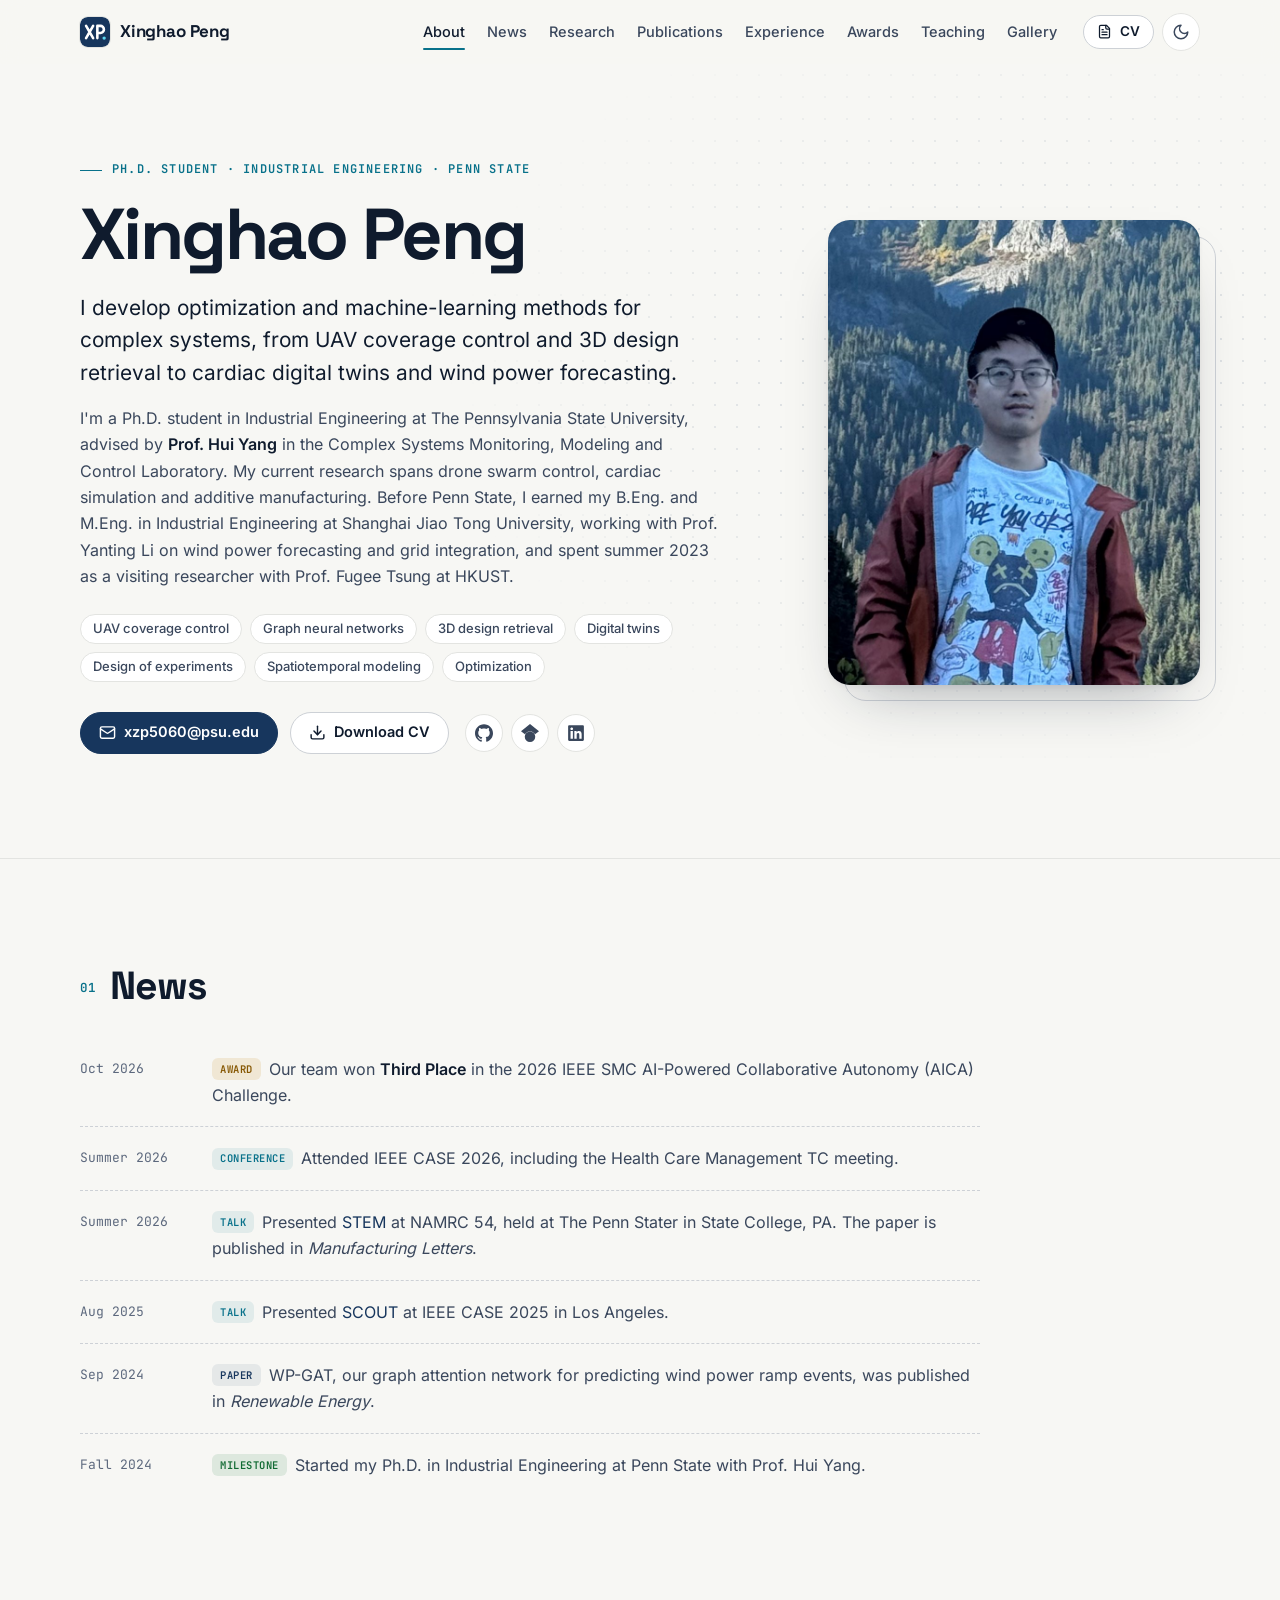
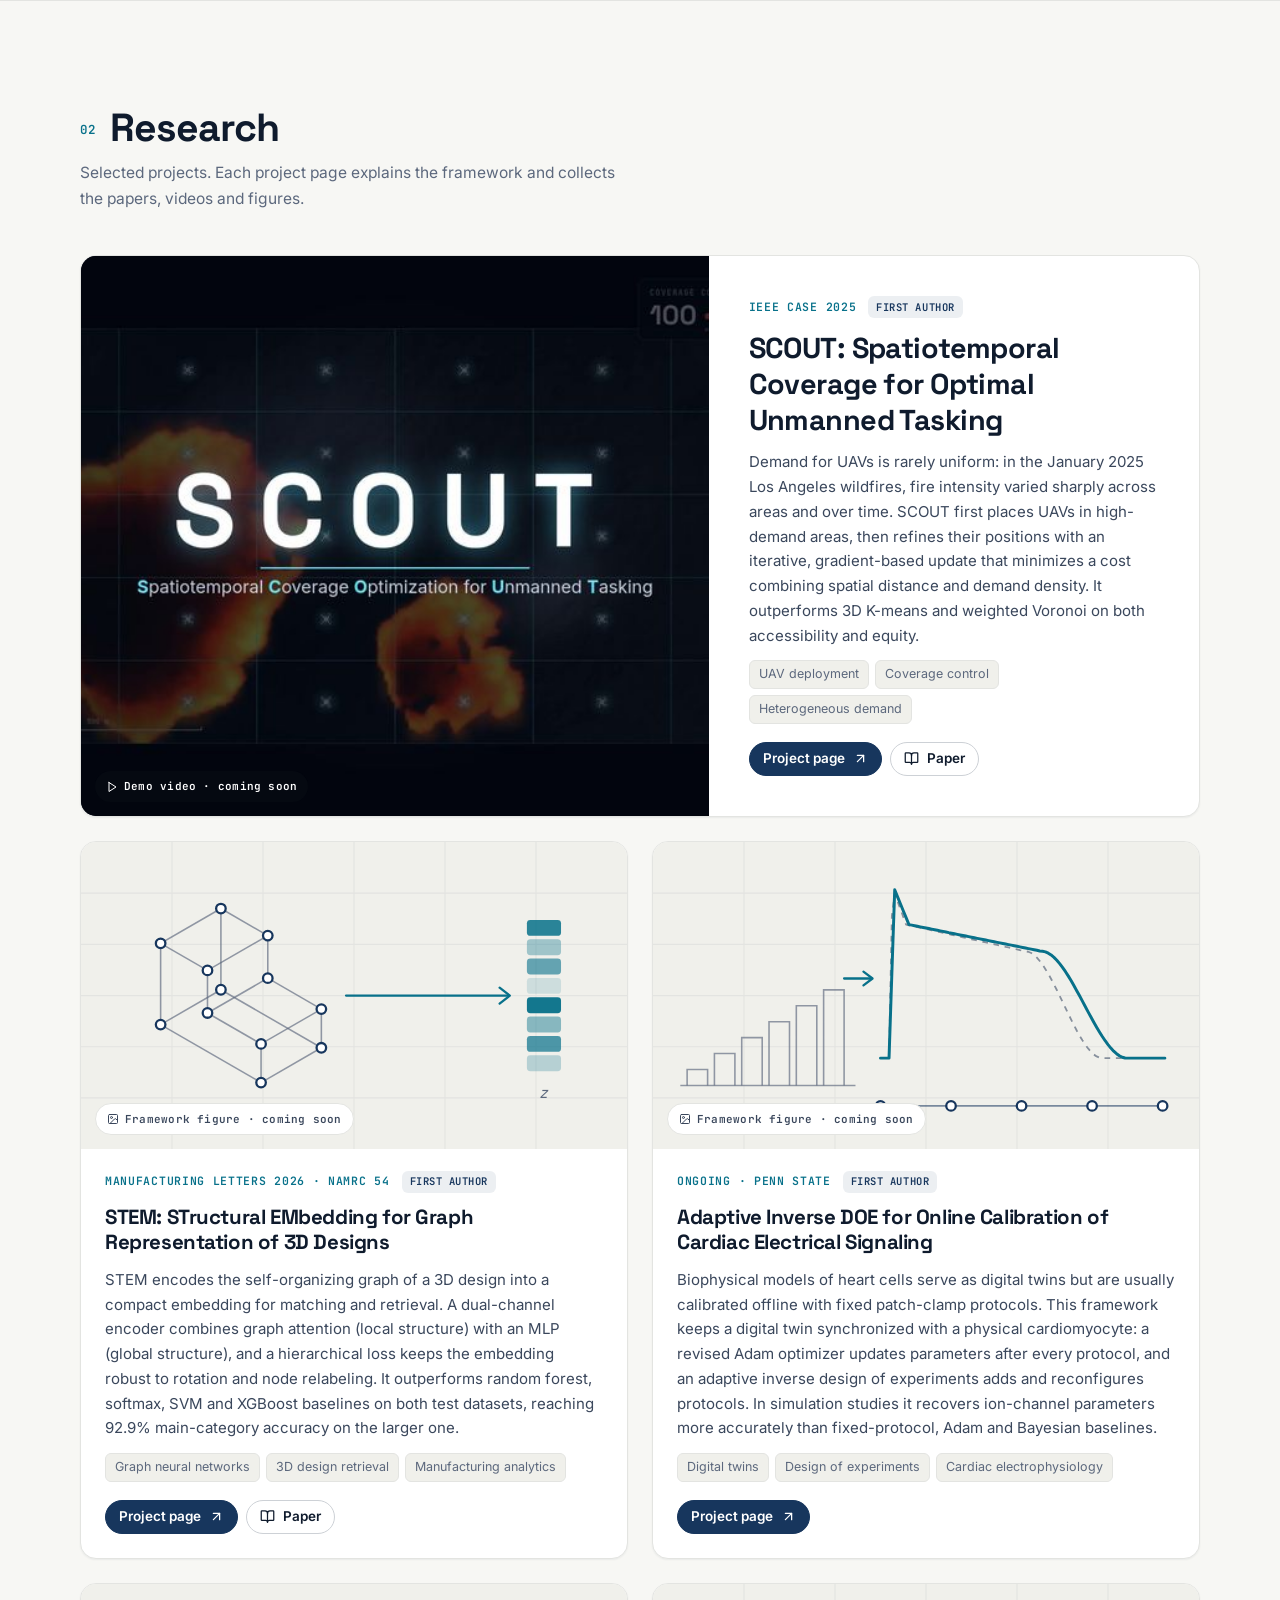
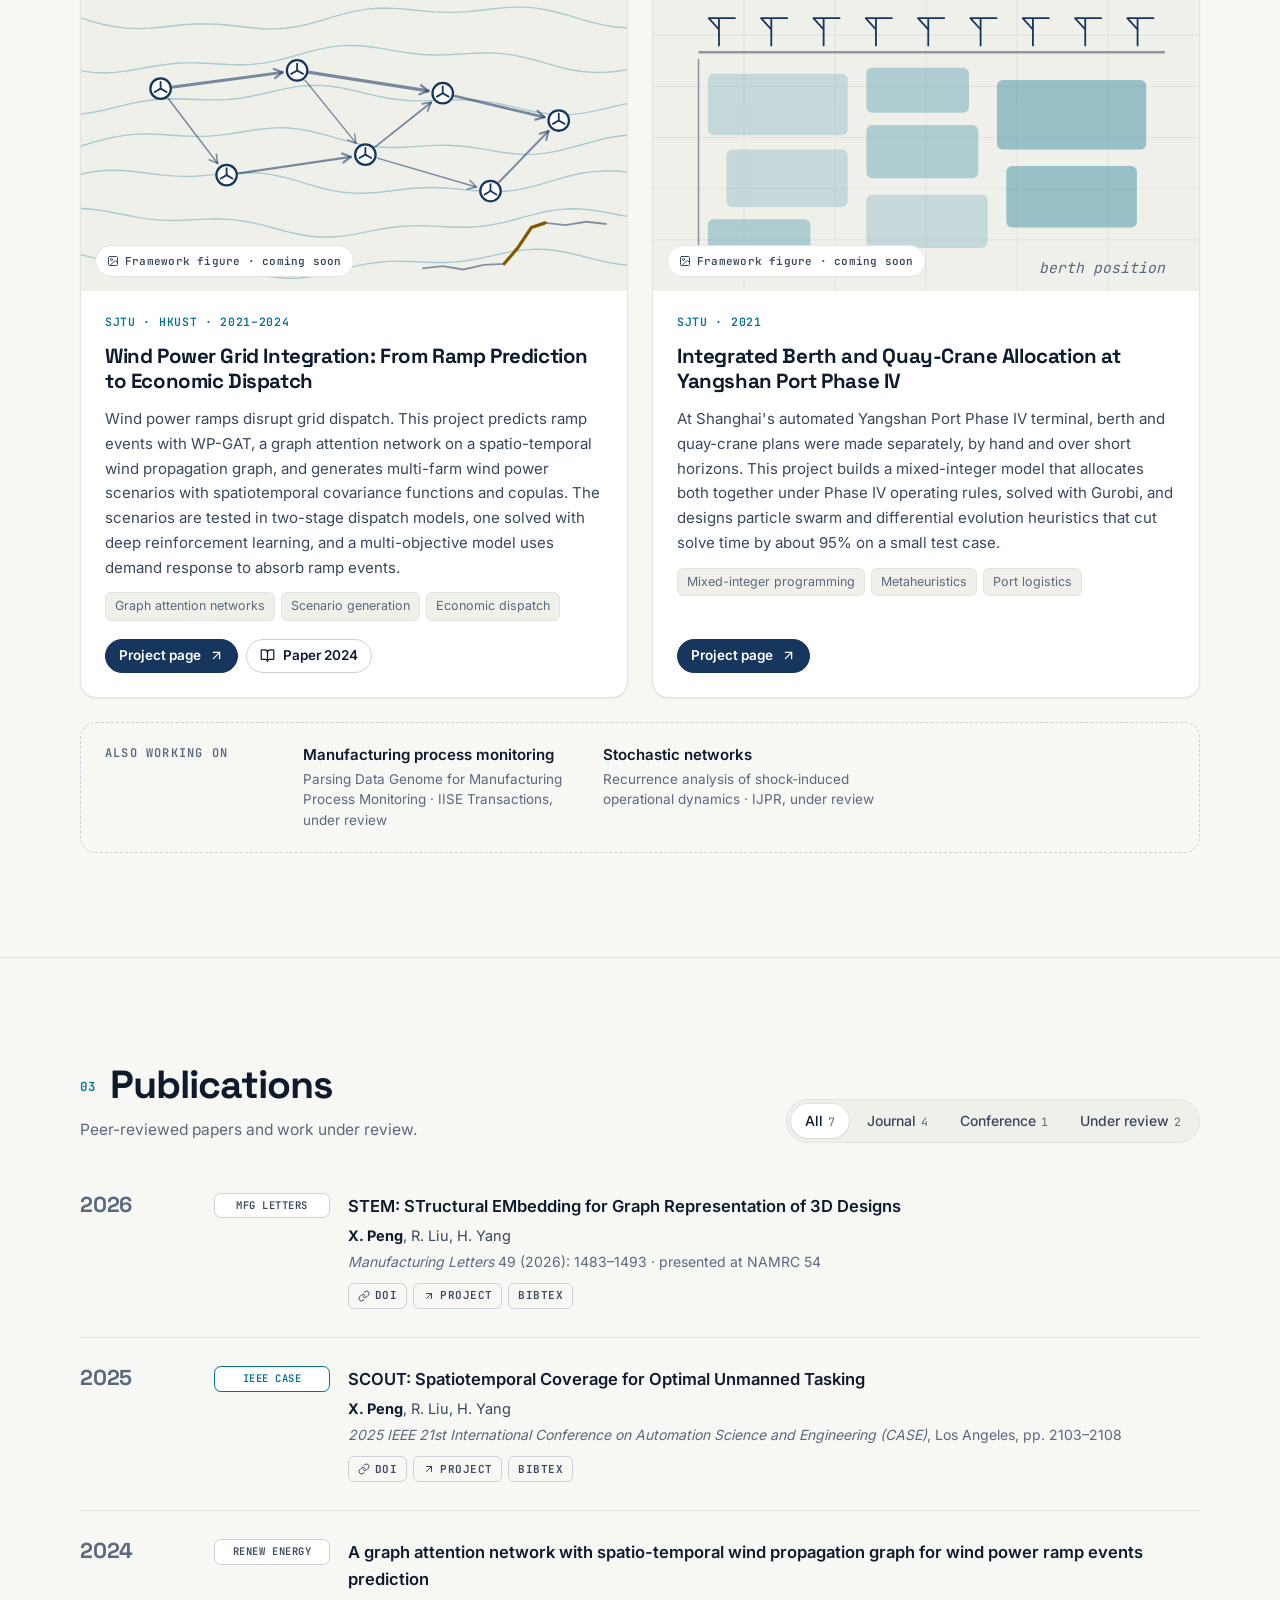
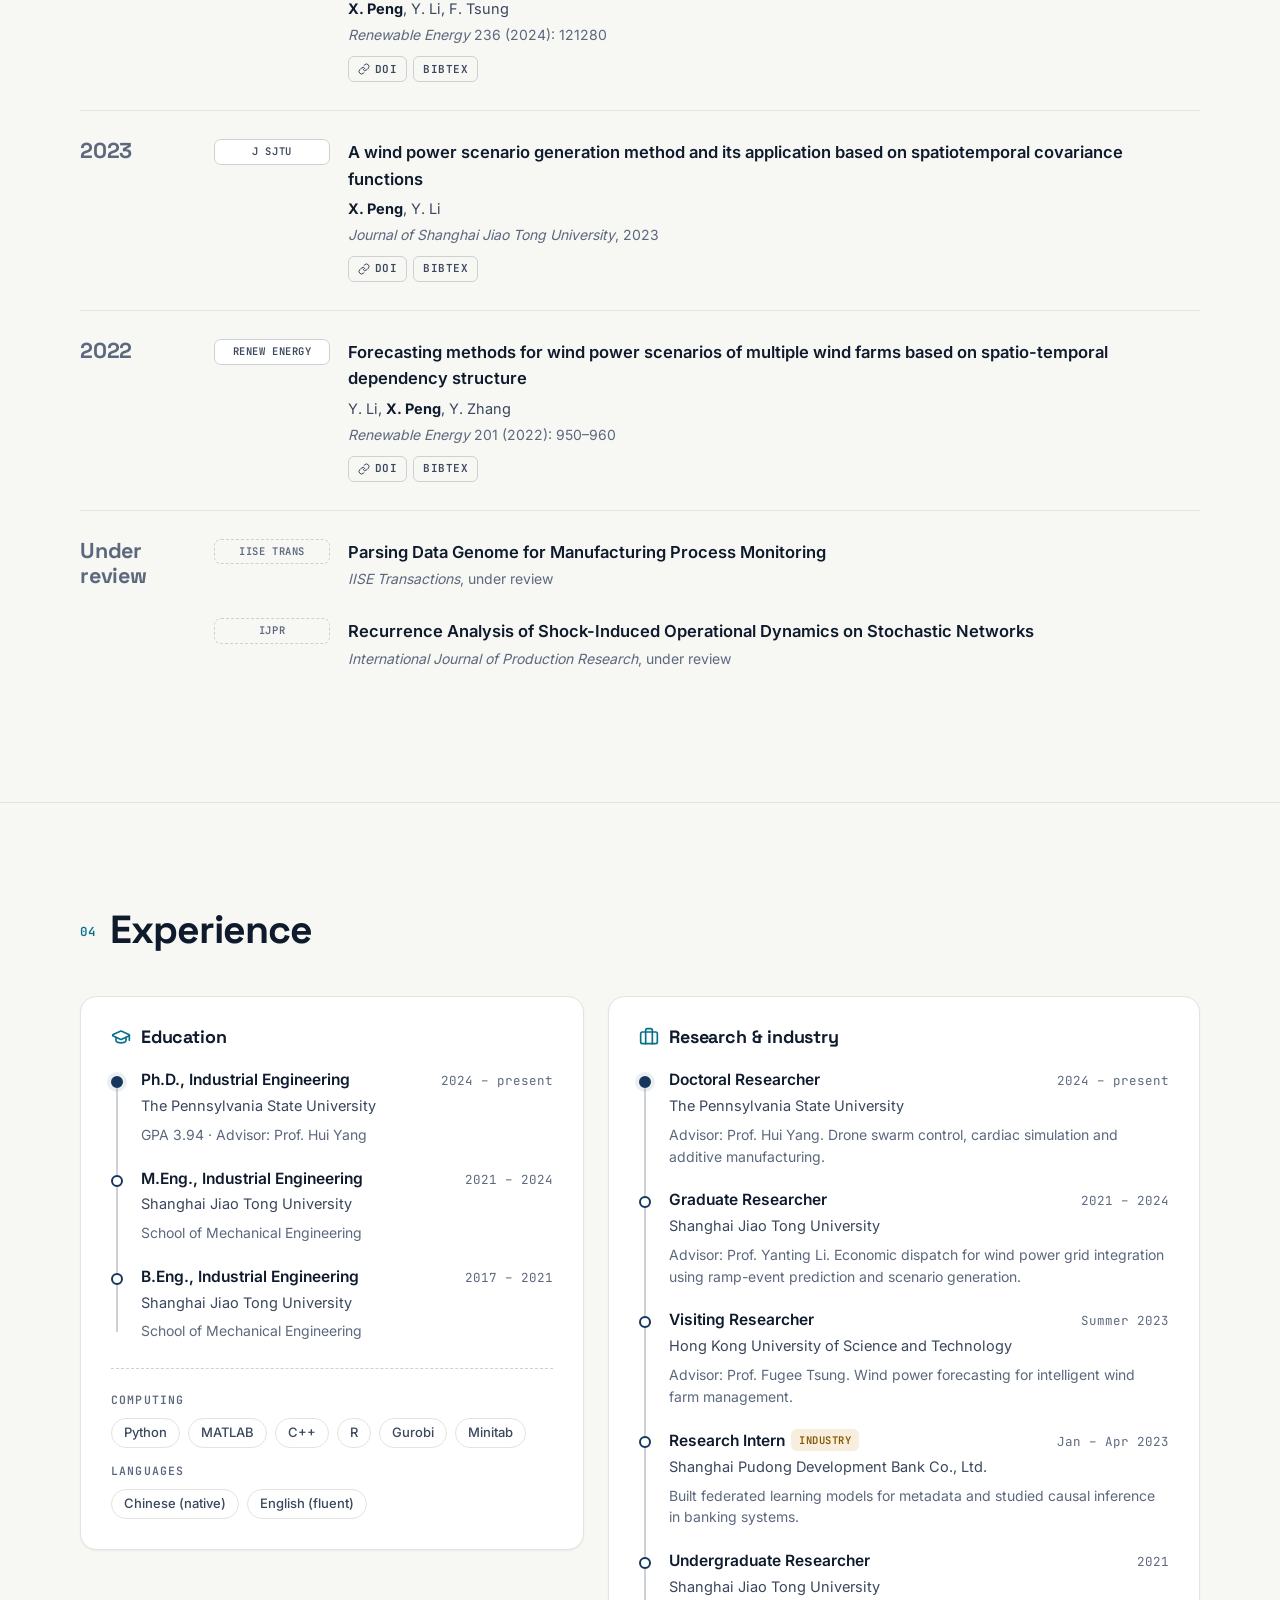
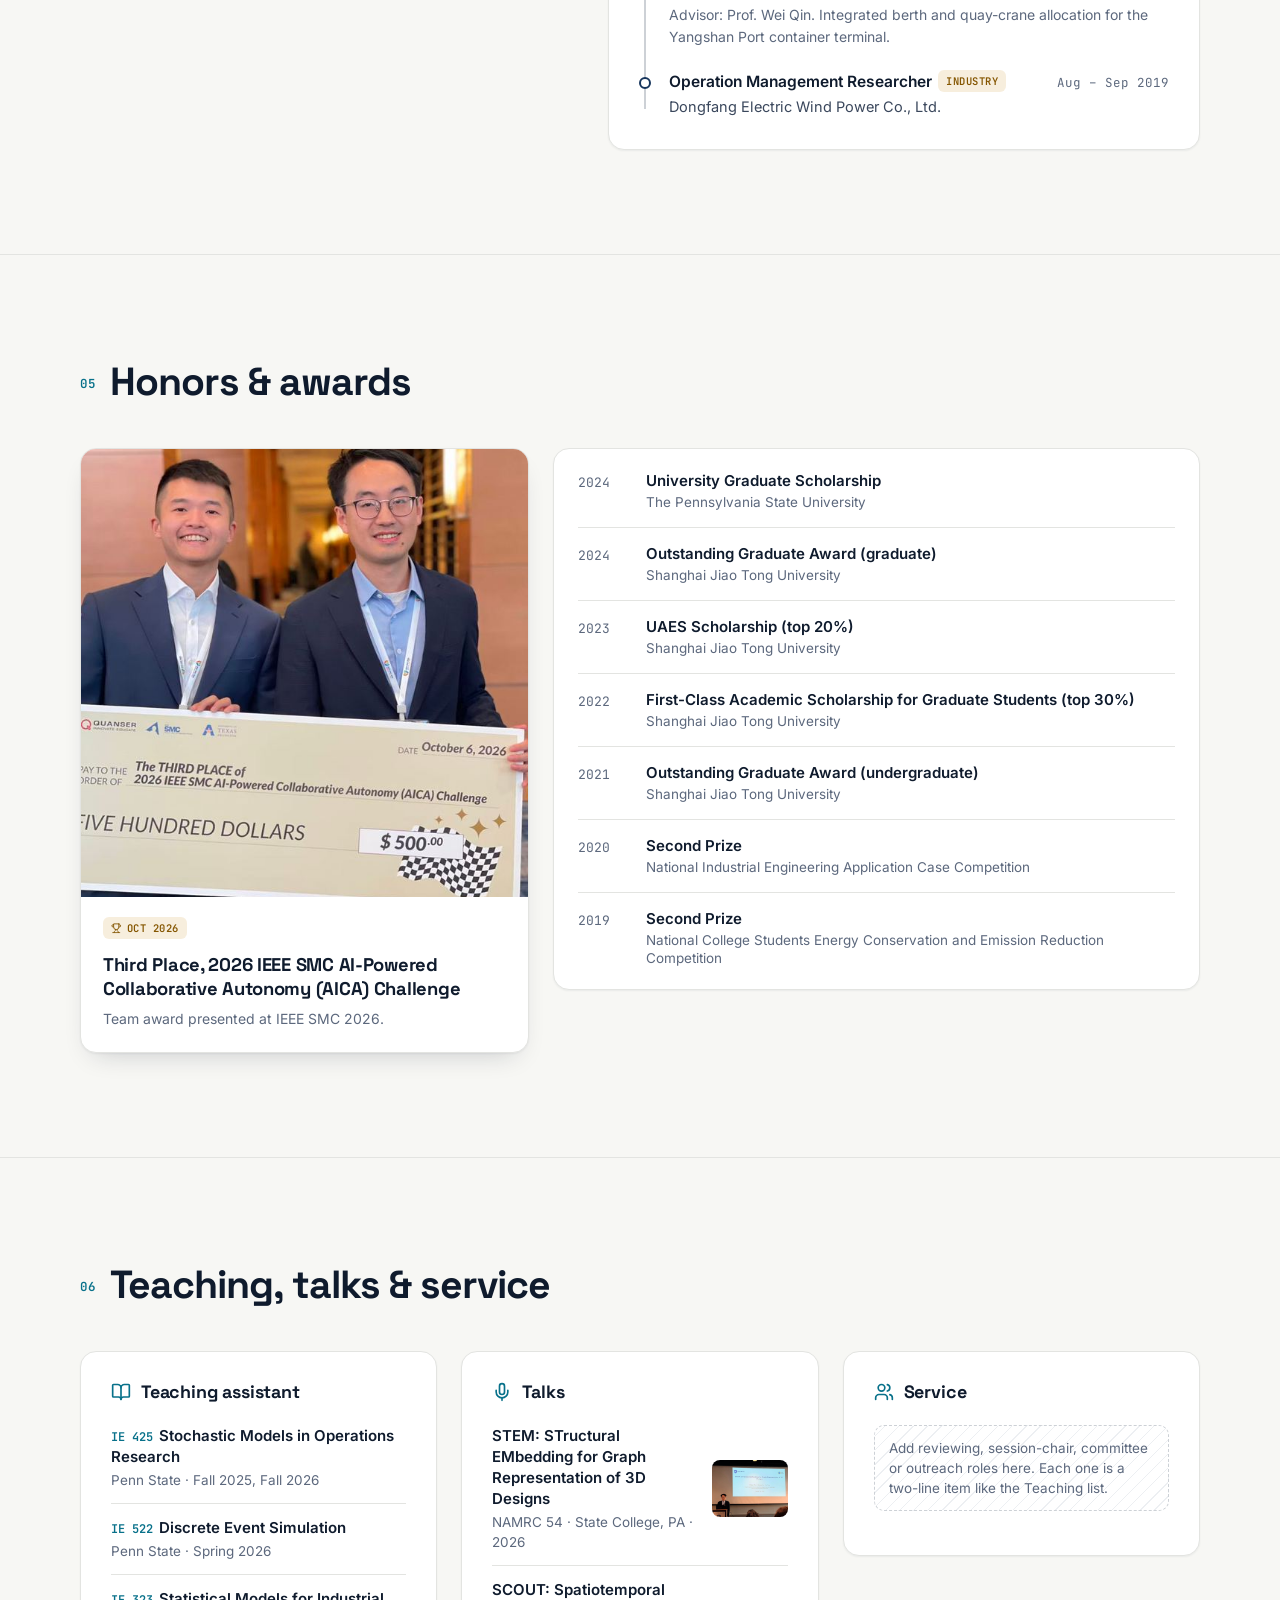
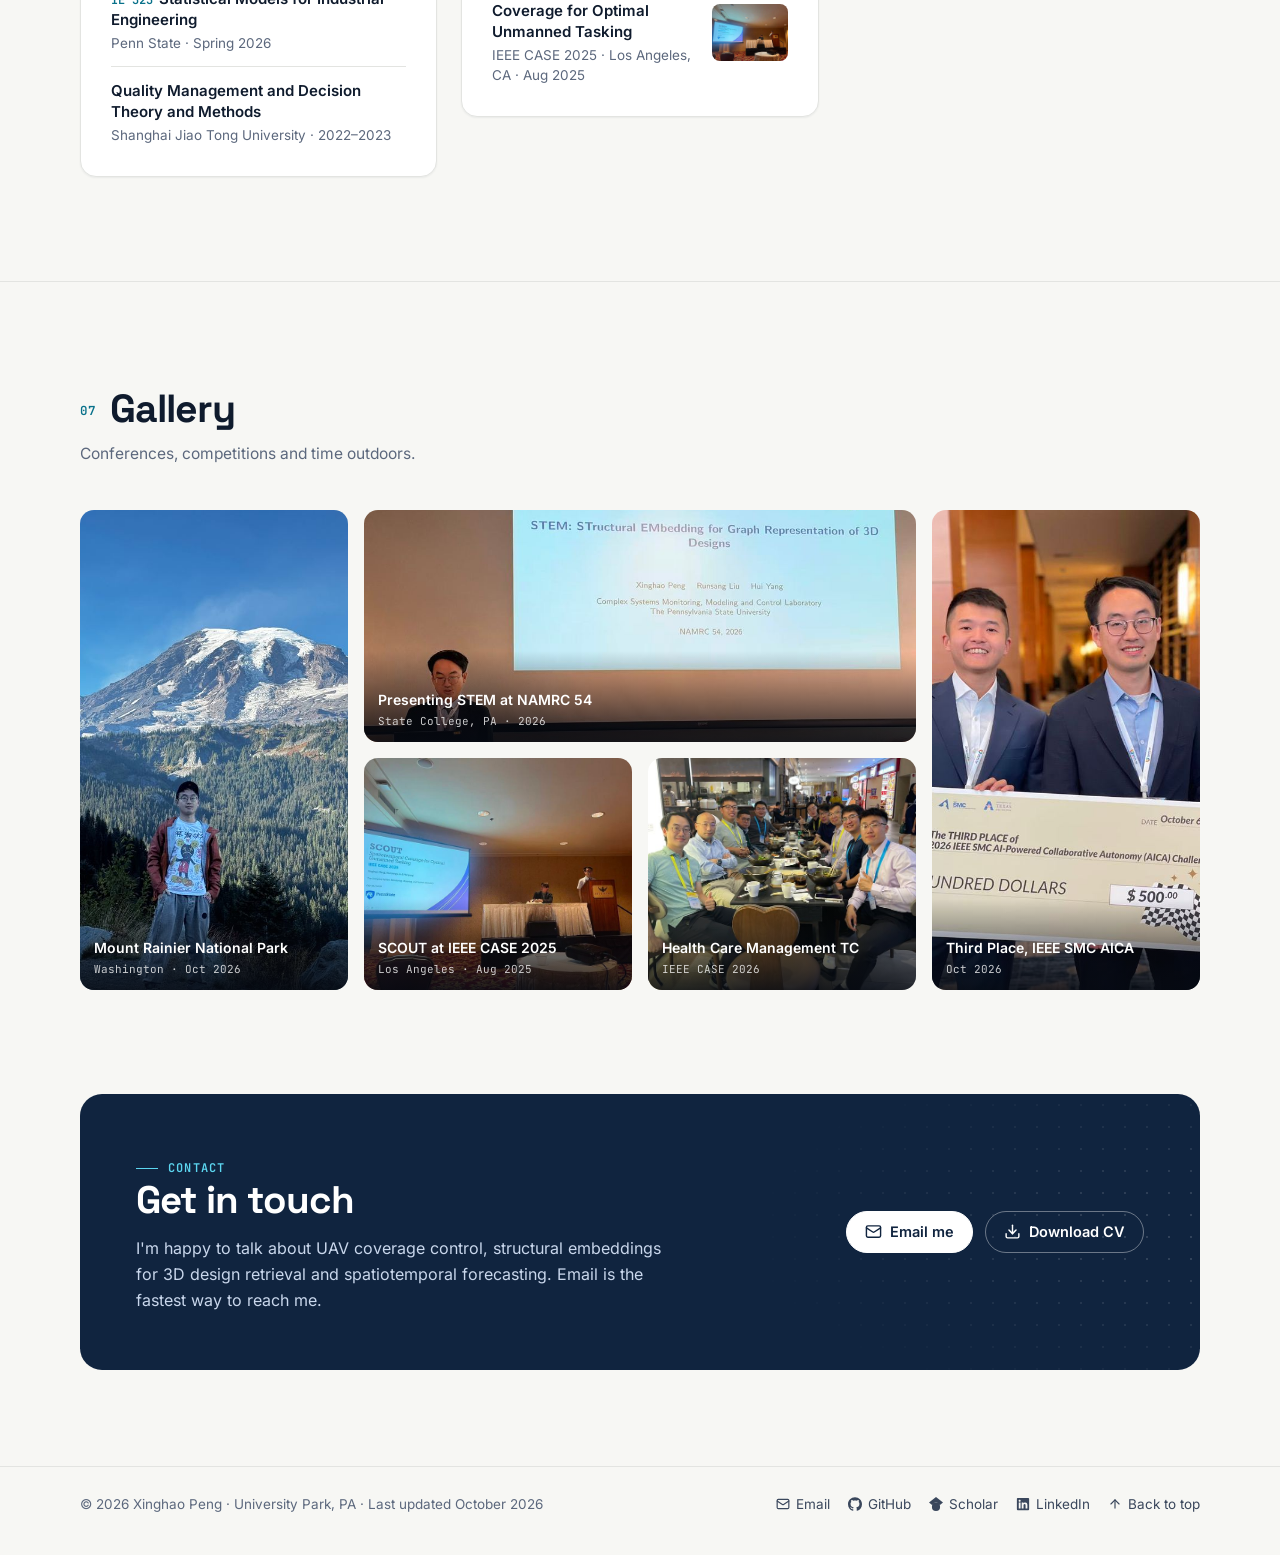
==== commit a5fa21e2: "Add files via upload" ====
--- a/index.html
+++ b/index.html
@@ -4,7 +4,7 @@
   <meta charset="utf-8">
   <meta name="viewport" content="width=device-width, initial-scale=1">
   <title>Xinghao Peng · Ph.D. Student, Industrial Engineering, Penn State</title>
-  <meta name="description" content="Xinghao Peng is a Ph.D. student in Industrial Engineering at Penn State working on drone swarm coverage, graph learning for 3D designs and spatiotemporal modeling. Research, publications, videos, CV and contact.">
+  <meta name="description" content="Xinghao Peng is a Ph.D. student in Industrial Engineering at Penn State working on UAV coverage control, structural embeddings for 3D design retrieval and spatiotemporal modeling. Research, publications, videos, CV and contact.">
   <meta name="author" content="Xinghao Peng">
   <meta name="color-scheme" content="light dark">
   <meta name="theme-color" content="#f7f7f4">
@@ -13,7 +13,7 @@
   <link rel="canonical" href="https://jeremypxh.github.io/">
   <meta property="og:type" content="website">
   <meta property="og:title" content="Xinghao Peng · Ph.D. Student, Penn State">
-  <meta property="og:description" content="Drone swarm coverage, graph learning for 3D designs and spatiotemporal modeling. Research, publications, videos and CV.">
+  <meta property="og:description" content="UAV coverage control, structural embeddings for 3D design retrieval and spatiotemporal modeling. Research, publications, videos and CV.">
   <meta property="og:url" content="https://jeremypxh.github.io/">
   <meta property="og:image" content="https://jeremypxh.github.io/assets/img/og-image.jpg">
   <meta property="og:image:width" content="1200">
@@ -48,8 +48,8 @@
     "email": "mailto:xzp5060@psu.edu",
     "url": "https://jeremypxh.github.io/",
     "image": "https://jeremypxh.github.io/assets/img/profile.jpg",
-    "knowsAbout": ["Multi-agent autonomy", "UAV swarm coverage", "Graph learning", "AI for manufacturing", "Spatiotemporal modeling"],
-    "sameAs": ["https://github.com/jeremypxh"]
+    "knowsAbout": ["UAV coverage control", "Graph neural networks", "3D design retrieval", "Digital twins", "Wind power forecasting", "Spatiotemporal modeling"],
+    "sameAs": ["https://github.com/jeremypxh", "https://scholar.google.com/citations?user=ITKQhbEAAAAJ", "https://www.linkedin.com/in/xinghao-peng-71aa8a1b5/"]
   }
   </script>
 </head>
@@ -133,15 +133,15 @@
       <div class="hero-text">
         <p class="eyebrow">Ph.D. Student · Industrial Engineering · Penn State</p>
         <h1 id="hero-title">Xinghao Peng</h1>
-        <p class="lead">I design optimization and learning methods for complex engineered systems: drone swarms that keep pace with shifting demand, graph representations of 3D designs, and spatiotemporal forecasts for wind energy.</p>
+        <p class="lead">I develop optimization and machine-learning methods for complex systems, from UAV coverage control and 3D design retrieval to cardiac digital twins and wind power forecasting.</p>
         <p class="hero-bio">I'm a Ph.D. student in Industrial Engineering at The Pennsylvania State University, advised by <strong>Prof. Hui Yang</strong> in the Complex Systems Monitoring, Modeling and Control Laboratory. My current research spans drone swarm control, cardiac simulation and additive manufacturing. Before Penn State, I earned my B.Eng. and M.Eng. in Industrial Engineering at Shanghai Jiao Tong University, working with Prof. Yanting Li on wind power forecasting and grid integration, and spent summer 2023 as a visiting researcher with Prof. Fugee Tsung at HKUST.</p>
         <ul class="chips">
-          <li class="chip">Multi-agent autonomy</li>
-          <li class="chip">UAV coverage</li>
-          <li class="chip">Graph learning</li>
-          <li class="chip">AI for manufacturing</li>
+          <li class="chip">UAV coverage control</li>
+          <li class="chip">Graph neural networks</li>
+          <li class="chip">3D design retrieval</li>
+          <li class="chip">Digital twins</li>
+          <li class="chip">Design of experiments</li>
           <li class="chip">Spatiotemporal modeling</li>
-          <li class="chip">Stochastic networks</li>
           <li class="chip">Optimization</li>
         </ul>
         <div class="cta-row">
@@ -149,27 +149,17 @@
           <a class="btn" href="assets/cv/Xinghao_Peng_CV.pdf" target="_blank" rel="noopener"><svg class="icon" aria-hidden="true"><use href="#i-download"/></svg>Download CV</a>
           <div class="socials">
             <a class="icon-btn" href="https://github.com/jeremypxh" target="_blank" rel="noopener" aria-label="GitHub" title="GitHub"><svg class="icon" aria-hidden="true"><use href="#i-github"/></svg></a>
-            <!-- TODO: paste your profile URLs into href and remove "is-todo" -->
-            <a class="icon-btn is-todo" href="#" aria-label="Google Scholar (link coming soon)" title="Add your Google Scholar link"><svg class="icon" aria-hidden="true"><use href="#i-scholar"/></svg></a>
-            <a class="icon-btn is-todo" href="#" aria-label="LinkedIn (link coming soon)" title="Add your LinkedIn link"><svg class="icon" aria-hidden="true"><use href="#i-linkedin"/></svg></a>
-            <a class="icon-btn is-todo" href="#" aria-label="ORCID (link coming soon)" title="Add your ORCID link"><svg class="icon" aria-hidden="true"><use href="#i-orcid"/></svg></a>
+            <a class="icon-btn" href="https://scholar.google.com/citations?user=ITKQhbEAAAAJ&amp;hl=en" target="_blank" rel="noopener" aria-label="Google Scholar" title="Google Scholar"><svg class="icon" aria-hidden="true"><use href="#i-scholar"/></svg></a>
+            <a class="icon-btn" href="https://www.linkedin.com/in/xinghao-peng-71aa8a1b5/" target="_blank" rel="noopener" aria-label="LinkedIn" title="LinkedIn"><svg class="icon" aria-hidden="true"><use href="#i-linkedin"/></svg></a>
           </div>
         </div>
       </div>
 
-      <aside class="hero-side" aria-label="Photo and availability">
+      <div class="hero-side">
         <figure class="portrait">
-          <img src="assets/img/profile.jpg" width="800" height="1000" alt="Portrait of Xinghao Peng at Mount Rainier National Park" fetchpriority="high">
-          <figcaption><svg class="icon" aria-hidden="true"><use href="#i-pin"/></svg>Mount Rainier, WA</figcaption>
+          <img src="assets/img/profile.jpg" width="800" height="1000" alt="Portrait of Xinghao Peng" fetchpriority="high">
         </figure>
-        <a class="status" href="mailto:xzp5060@psu.edu?subject=Internship%20opportunity">
-          <span class="pulse" aria-hidden="true"></span>
-          <span class="status-text">
-            <strong>Open to research internships</strong>
-            <span class="status-sub">Summer 2027 · autonomy, ML for manufacturing, operations research</span>
-          </span>
-        </a>
-      </aside>
+      </div>
     </div>
   </section>
 
@@ -198,12 +188,12 @@
           <p><span class="tag">Talk</span>Presented <a href="projects/scout.html">SCOUT</a> at IEEE CASE 2025 in Los Angeles.</p>
         </li>
         <li>
+          <time datetime="2024-09">Sep 2024</time>
+          <p><span class="tag tag-paper">Paper</span>WP-GAT, our graph attention network for predicting wind power ramp events, was published in <em>Renewable Energy</em>.</p>
+        </li>
+        <li>
           <time datetime="2024">Fall 2024</time>
           <p><span class="tag tag-milestone">Milestone</span>Started my Ph.D. in Industrial Engineering at Penn State with Prof. Hui Yang.</p>
-        </li>
-        <li>
-          <time datetime="2024">2024</time>
-          <p><span class="tag tag-paper">Paper</span>Our graph attention network for wind power ramp-event prediction was published in <em>Renewable Energy</em>.</p>
         </li>
       </ol>
     </div>
@@ -215,7 +205,7 @@
       <div class="section-head reveal">
         <div>
           <h2 class="section-title" id="research-title"><span class="idx">02</span>Research</h2>
-          <p class="section-sub">Selected frameworks. Each project page collects the paper, demo video and framework figures.</p>
+          <p class="section-sub">Selected projects. Each project page explains the framework and collects the papers, videos and figures.</p>
         </div>
       </div>
 
@@ -229,8 +219,8 @@
           <div class="project-body">
             <div class="project-meta"><span class="venue">IEEE CASE 2025</span><span class="tag tag-paper">First author</span></div>
             <h3><a href="projects/scout.html">SCOUT: Spatiotemporal Coverage for Optimal Unmanned Tasking</a></h3>
-            <p>Where should a drone swarm be when the demand it serves keeps moving? SCOUT plans UAV coverage for spatiotemporal demand, such as a spreading wildfire. It places drones one at a time, then refines the whole swarm by moving each drone toward the demand-weighted centroid of the area it covers.</p>
-            <ul class="tags"><li>UAV swarms</li><li>Coverage optimization</li><li>Wildfire monitoring</li></ul>
+            <p>Demand for UAVs is rarely uniform: in the January 2025 Los Angeles wildfires, fire intensity varied sharply across areas and over time. SCOUT first places UAVs in high-demand areas, then refines their positions with an iterative, gradient-based update that minimizes a cost combining spatial distance and demand density. It outperforms 3D K-means and weighted Voronoi on both accessibility and equity.</p>
+            <ul class="tags"><li>UAV deployment</li><li>Coverage control</li><li>Heterogeneous demand</li></ul>
             <div class="project-links">
               <a class="btn btn-sm btn-primary" href="projects/scout.html">Project page<svg class="icon" aria-hidden="true"><use href="#i-arrow-up-right"/></svg></a>
               <a class="btn btn-sm" href="https://doi.org/10.1109/CASE58245.2025.11163795" target="_blank" rel="noopener"><svg class="icon" aria-hidden="true"><use href="#i-book"/></svg>Paper</a>
@@ -253,8 +243,8 @@
           <div class="project-body">
             <div class="project-meta"><span class="venue">Manufacturing Letters 2026 · NAMRC 54</span><span class="tag tag-paper">First author</span></div>
             <h3><a href="projects/stem.html">STEM: STructural EMbedding for Graph Representation of 3D Designs</a></h3>
-            <p>STEM represents 3D designs as graphs and learns embeddings of their structure, giving machine-learning models a compact, structure-aware view of design data for manufacturing.</p>
-            <ul class="tags"><li>Graph learning</li><li>3D design</li><li>Manufacturing</li></ul>
+            <p>STEM encodes the self-organizing graph of a 3D design into a compact embedding for matching and retrieval. A dual-channel encoder combines graph attention (local structure) with an MLP (global structure), and a hierarchical loss keeps the embedding robust to rotation and node relabeling. It outperforms random forest, softmax, SVM and XGBoost baselines on both test datasets, reaching 92.9% main-category accuracy on the larger one.</p>
+            <ul class="tags"><li>Graph neural networks</li><li>3D design retrieval</li><li>Manufacturing analytics</li></ul>
             <div class="project-links">
               <a class="btn btn-sm btn-primary" href="projects/stem.html">Project page<svg class="icon" aria-hidden="true"><use href="#i-arrow-up-right"/></svg></a>
               <a class="btn btn-sm" href="https://doi.org/10.1016/j.mfglet.2026.08.054" target="_blank" rel="noopener"><svg class="icon" aria-hidden="true"><use href="#i-book"/></svg>Paper</a>
@@ -263,7 +253,31 @@
         </article>
 
         <article class="project reveal">
-          <a class="project-media project-media--art" href="https://doi.org/10.1016/j.renene.2024.121280" target="_blank" rel="noopener" aria-label="Wind power ramp-event paper (publisher page)">
+          <a class="project-media project-media--art" href="projects/heart.html" aria-label="Cardiac digital twin project page">
+            <svg class="art" viewBox="0 0 480 270" role="img" aria-label="Illustration: protocol steps and two action-potential traces, with the digital twin trace converging to the measured cell">
+  <g class="art-grid"><path d="M0 45H480M0 90H480M0 135H480M0 180H480M0 225H480M80 0V270M160 0V270M240 0V270M320 0V270M400 0V270"/></g>
+  <g class="art-edges"><path d="M30 214 V200 H48 V214 M54 214 V186 H72 V214 M78 214 V172 H96 V214 M102 214 V158 H120 V214 M126 214 V144 H144 V214 M150 214 V130 H168 V214"/><path d="M24 214 H178"/></g>
+  <g class="art-arrow"><path d="M168 120 H192"/><path d="M185 114 L193 120 L185 126"/></g>
+  <g class="art-spark"><polyline points="200.0,190.0 202.5,190.0 205.0,190.0 207.5,190.0 210.0,65.0 212.5,45.4 215.0,52.2 217.5,59.0 220.0,65.8 222.5,72.6 225.0,73.2 227.5,73.7 230.0,74.3 232.5,74.8 235.0,75.4 237.5,76.0 240.0,76.5 242.5,77.1 245.0,77.6 247.5,78.2 250.0,78.8 252.5,79.3 255.0,79.9 257.5,80.4 260.0,81.0 262.5,81.6 265.0,82.1 267.5,82.7 270.0,83.2 272.5,83.8 275.0,84.3 277.5,84.9 280.0,85.5 282.5,86.0 285.0,86.6 287.5,87.1 290.0,87.7 292.5,88.3 295.0,88.8 297.5,89.4 300.0,89.9 302.5,90.5 305.0,91.1 307.5,91.6 310.0,92.2 312.5,92.7 315.0,93.3 317.5,93.9 320.0,94.4 322.5,95.0 325.0,95.5 327.5,96.1 330.0,96.5 332.5,97.6 335.0,99.3 337.5,101.7 340.0,104.6 342.5,107.9 345.0,111.8 347.5,115.9 350.0,120.4 352.5,125.2 355.0,130.1 357.5,135.2 360.0,140.4 362.5,145.7 365.0,150.8 367.5,155.9 370.0,160.9 372.5,165.7 375.0,170.2 377.5,174.3 380.0,178.1 382.5,181.5 385.0,184.4 387.5,186.8 390.0,188.5 392.5,189.6 395.0,190.0 397.5,190.0 400.0,190.0 402.5,190.0 405.0,190.0 407.5,190.0 410.0,190.0 412.5,190.0 415.0,190.0 417.5,190.0 420.0,190.0 422.5,190.0 425.0,190.0 427.5,190.0 430.0,190.0 432.5,190.0 435.0,190.0 437.5,190.0 440.0,190.0 442.5,190.0 445.0,190.0 447.5,190.0 450.0,190.0" style="stroke-dasharray:5 5"/></g>
+  <g class="art-ramp-cool"><polyline points="200.0,190.0 202.5,190.0 205.0,190.0 207.5,190.0 210.0,115.0 212.5,42.0 215.0,48.2 217.5,54.3 220.0,60.4 222.5,66.5 225.0,72.6 227.5,73.1 230.0,73.6 232.5,74.1 235.0,74.6 237.5,75.1 240.0,75.6 242.5,76.1 245.0,76.6 247.5,77.1 250.0,77.6 252.5,78.1 255.0,78.6 257.5,79.1 260.0,79.7 262.5,80.2 265.0,80.7 267.5,81.2 270.0,81.7 272.5,82.2 275.0,82.7 277.5,83.2 280.0,83.7 282.5,84.2 285.0,84.7 287.5,85.2 290.0,85.7 292.5,86.2 295.0,86.7 297.5,87.2 300.0,87.7 302.5,88.2 305.0,88.7 307.5,89.2 310.0,89.7 312.5,90.2 315.0,90.7 317.5,91.2 320.0,91.7 322.5,92.2 325.0,92.7 327.5,93.2 330.0,93.7 332.5,94.2 335.0,94.7 337.5,95.2 340.0,95.8 342.5,96.1 345.0,96.6 347.5,97.7 350.0,99.3 352.5,101.4 355.0,103.9 357.5,106.9 360.0,110.2 362.5,113.8 365.0,117.7 367.5,121.8 370.0,126.2 372.5,130.7 375.0,135.2 377.5,139.9 380.0,144.6 382.5,149.3 385.0,153.9 387.5,158.4 390.0,162.8 392.5,167.0 395.0,171.0 397.5,174.7 400.0,178.1 402.5,181.2 405.0,183.9 407.5,186.1 410.0,187.9 412.5,189.2 415.0,189.9 417.5,190.0 420.0,190.0 422.5,190.0 425.0,190.0 427.5,190.0 430.0,190.0 432.5,190.0 435.0,190.0 437.5,190.0 440.0,190.0 442.5,190.0 445.0,190.0 447.5,190.0 450.0,190.0"/></g>
+  <g class="art-nodes"><circle cx="200" cy="232" r="4.2"/><circle cx="262" cy="232" r="4.2"/><circle cx="324" cy="232" r="4.2"/><circle cx="386" cy="232" r="4.2"/><circle cx="448" cy="232" r="4.2"/></g>
+  <g class="art-directed"><path d="M205 232 H257 M267 232 H319 M329 232 H381 M391 232 H443" style="stroke-width:1.6"/></g>
+</svg>
+            <span class="media-badge media-badge--light"><svg class="icon" aria-hidden="true"><use href="#i-image"/></svg>Framework figure · coming soon</span>
+          </a>
+          <div class="project-body">
+            <div class="project-meta"><span class="venue">Ongoing · Penn State</span><span class="tag tag-paper">First author</span></div>
+            <h3><a href="projects/heart.html">Adaptive Inverse DOE for Online Calibration of Cardiac Electrical Signaling</a></h3>
+            <p>Biophysical models of heart cells serve as digital twins but are usually calibrated offline with fixed patch-clamp protocols. This framework keeps a digital twin synchronized with a physical cardiomyocyte: a revised Adam optimizer updates parameters after every protocol, and an adaptive inverse design of experiments adds and reconfigures protocols. In simulation studies it recovers ion-channel parameters more accurately than fixed-protocol, Adam and Bayesian baselines.</p>
+            <ul class="tags"><li>Digital twins</li><li>Design of experiments</li><li>Cardiac electrophysiology</li></ul>
+            <div class="project-links">
+              <a class="btn btn-sm btn-primary" href="projects/heart.html">Project page<svg class="icon" aria-hidden="true"><use href="#i-arrow-up-right"/></svg></a>
+            </div>
+          </div>
+        </article>
+
+        <article class="project reveal">
+          <a class="project-media project-media--art" href="projects/wind.html" aria-label="Wind power grid integration project page">
             <svg class="art" viewBox="0 0 480 270" role="img" aria-label="Illustration: wind flowing across a graph of wind farms, with a ramp event in the power curve">
   <g class="art-stream"><polyline points="0,30.0 10,33.0 20,35.6 30,37.6 40,38.8 50,39.2 60,38.8 70,38.0 80,36.9 90,35.8 100,35.2 110,35.0 120,35.4 130,36.3 140,37.4 150,38.5 160,39.3 170,39.5 180,38.9 190,37.4 200,35.2 210,32.4 220,29.4 230,26.5 240,24.1 250,22.3 260,21.3 270,21.2 280,21.7 290,22.6 300,23.6 310,24.5 320,25.0 330,24.9 340,24.3 350,23.3 360,22.0 370,21.0 380,20.3 390,20.3 400,21.2 410,22.9 420,25.3 430,28.1 440,31.1 450,33.9 460,36.2 470,37.8 480,38.5"/><polyline points="0,76.4 10,77.7 20,78.2 30,77.7 40,76.5 50,74.9 60,73.0 70,71.4 80,70.1 90,69.4 100,69.3 110,69.7 120,70.3 130,70.8 140,71.0 150,70.7 160,69.6 170,67.8 180,65.3 190,62.6 200,59.7 210,57.2 220,55.3 230,54.2 240,54.0 250,54.7 260,56.0 270,57.7 280,59.4 290,60.9 300,62.0 310,62.4 320,62.3 330,61.8 340,61.2 350,60.7 360,60.6 370,61.2 380,62.5 390,64.6 400,67.2 410,70.0 420,72.8 430,75.2 440,76.9 450,77.7 460,77.7 470,76.9 480,75.4"/><polyline points="0,114.4 10,113.0 20,110.9 30,108.5 40,106.0 50,103.8 60,102.2 70,101.2 80,100.9 90,101.1 100,101.5 110,101.9 120,101.9 130,101.5 140,100.4 150,98.7 160,96.5 170,94.2 180,92.0 190,90.2 200,89.2 210,89.1 220,89.9 230,91.5 240,93.6 250,96.1 260,98.4 270,100.4 280,101.8 290,102.6 300,102.7 310,102.4 320,102.0 330,101.7 340,101.8 350,102.5 360,103.8 370,105.7 380,108.0 390,110.4 400,112.5 410,114.1 420,114.9 430,114.8 440,113.8 450,112.0 460,109.8 470,107.4 480,105.2"/><polyline points="0,142.4 10,139.5 20,136.7 30,134.4 40,132.8 50,132.0 60,131.9 70,132.3 80,133.0 90,133.6 100,134.0 110,133.9 120,133.1 130,131.9 140,130.3 150,128.7 160,127.3 170,126.5 180,126.4 190,127.3 200,129.0 210,131.4 220,134.2 230,137.0 240,139.7 250,141.8 260,143.1 270,143.7 280,143.7 290,143.2 300,142.5 310,141.9 320,141.8 330,142.2 340,143.1 350,144.5 360,146.2 370,147.9 380,149.2 390,149.8 400,149.6 410,148.5 420,146.6 430,144.1 440,141.3 450,138.5 460,136.0 470,134.1 480,133.0"/><polyline points="0,167.0 10,165.1 20,164.0 30,163.7 40,164.2 50,165.3 60,166.6 70,167.8 80,168.7 90,169.1 100,169.0 110,168.3 120,167.4 130,166.5 140,165.9 150,165.8 160,166.5 170,168.0 180,170.3 190,173.1 200,176.1 210,178.9 220,181.4 230,183.1 240,183.9 250,184.0 260,183.3 270,182.2 280,180.9 290,179.8 300,179.1 310,178.9 320,179.3 330,180.1 340,181.1 350,182.0 360,182.5 370,182.4 380,181.5 390,179.7 400,177.3 410,174.4 420,171.4 430,168.6 440,166.4 450,164.9 460,164.3 470,164.4 480,165.2"/><polyline points="0,197.4 10,198.0 20,199.4 30,201.3 40,203.3 50,205.2 60,206.7 70,207.6 80,207.9 90,207.7 100,207.2 110,206.7 120,206.5 130,206.9 140,208.0 150,209.7 160,212.0 170,214.7 180,217.4 190,219.8 200,221.5 210,222.4 220,222.4 230,221.6 240,220.1 250,218.1 260,216.2 270,214.5 280,213.2 290,212.6 300,212.5 310,212.8 320,213.4 330,213.8 340,213.8 350,213.2 360,211.9 370,210.0 380,207.5 390,204.7 400,202.1 410,199.8 420,198.3 430,197.6 440,197.8 450,198.9 460,200.5 470,202.4 480,204.3"/><polyline points="0,237.9 10,240.5 20,243.2 30,245.5 40,247.2 50,248.3 60,248.7 70,248.5 80,248.1 90,247.6 100,247.5 110,247.8 120,248.7 130,250.3 140,252.2 150,254.4 160,256.4 170,257.9 180,258.7 190,258.7 200,257.7 210,255.9 220,253.5 230,250.9 240,248.4 250,246.3 260,244.8 270,243.9 280,243.7 290,244.0 300,244.4 310,244.8 320,244.8 330,244.3 340,243.1 350,241.3 360,239.2 370,237.0 380,235.1 390,233.7 400,233.1 410,233.4 420,234.7 430,236.6 440,239.1 450,241.6 460,244.0 470,245.9 480,247.2"/></g>
   <g class="art-edges art-directed"><path d="M80.9 90.5 L177.1 77.7" style="stroke-width:2.6"/><path d="M170.7 82.6 L177.1 77.7 L169.6 74.7" style="stroke-width:2"/><path d="M76.7 100.7 L120.1 157.7" style="stroke-width:1.4"/><path d="M112.7 154.5 L120.1 157.7 L119.0 149.7" style="stroke-width:1.4"/><path d="M138.9 166.4 L237.1 151.9" style="stroke-width:2.0"/><path d="M230.8 156.9 L237.1 151.9 L229.6 149.0" style="stroke-width:2.0"/><path d="M196.9 84.5 L241.8 139.9" style="stroke-width:1.2"/><path d="M234.3 137.0 L241.8 139.9 L240.5 131.9" style="stroke-width:1.2"/><path d="M200.9 77.7 L305.2 94.0" style="stroke-width:2.8"/><path d="M297.6 96.9 L305.2 94.0 L298.9 89.0" style="stroke-width:2"/><path d="M258.6 143.2 L307.8 104.1" style="stroke-width:1.6"/><path d="M304.8 111.6 L307.8 104.1 L299.9 105.3" style="stroke-width:1.6"/><path d="M260.6 153.1 L347.5 178.4" style="stroke-width:1.3"/><path d="M339.7 180.3 L347.5 178.4 L341.9 172.6" style="stroke-width:1.3"/><path d="M328.7 98.5 L407.3 117.0" style="stroke-width:2.4"/><path d="M399.6 119.3 L407.3 117.0 L401.4 111.5" style="stroke-width:2"/><path d="M367.6 174.1 L411.0 129.3" style="stroke-width:1.8"/><path d="M409.0 137.2 L411.0 129.3 L403.2 131.6" style="stroke-width:1.8"/></g>
@@ -272,16 +286,38 @@
   <g class="art-spark"><polyline points="300,250 318,248 336,251 354,247 372,246 384,232 396,214 408,210 426,212 444,209 462,211"/></g>
   <g class="art-ramp"><polyline points="372,246 384,232 396,214 408,210"/></g>
 </svg>
-            <span class="media-badge media-badge--light"><svg class="icon" aria-hidden="true"><use href="#i-image"/></svg>Figure · coming soon</span>
+            <span class="media-badge media-badge--light"><svg class="icon" aria-hidden="true"><use href="#i-image"/></svg>Framework figure · coming soon</span>
           </a>
           <div class="project-body">
-            <div class="project-meta"><span class="venue">Renewable Energy 2024 · 2022</span></div>
-            <h3><a href="https://doi.org/10.1016/j.renene.2024.121280" target="_blank" rel="noopener">Spatiotemporal learning for wind power</a></h3>
-            <p>A graph attention network on a spatio-temporal wind propagation graph that predicts wind power ramp events, plus spatio-temporal dependency models that generate wind power scenarios across multiple farms for grid dispatch.</p>
-            <ul class="tags"><li>Graph attention</li><li>Forecasting</li><li>Energy systems</li></ul>
+            <div class="project-meta"><span class="venue">SJTU · HKUST · 2021–2024</span></div>
+            <h3><a href="projects/wind.html">Wind Power Grid Integration: From Ramp Prediction to Economic Dispatch</a></h3>
+            <p>Wind power ramps disrupt grid dispatch. This project predicts ramp events with WP-GAT, a graph attention network on a spatio-temporal wind propagation graph, and generates multi-farm wind power scenarios with spatiotemporal covariance functions and copulas. The scenarios are tested in two-stage dispatch models, one solved with deep reinforcement learning, and a multi-objective model uses demand response to absorb ramp events.</p>
+            <ul class="tags"><li>Graph attention networks</li><li>Scenario generation</li><li>Economic dispatch</li></ul>
             <div class="project-links">
+              <a class="btn btn-sm btn-primary" href="projects/wind.html">Project page<svg class="icon" aria-hidden="true"><use href="#i-arrow-up-right"/></svg></a>
               <a class="btn btn-sm" href="https://doi.org/10.1016/j.renene.2024.121280" target="_blank" rel="noopener"><svg class="icon" aria-hidden="true"><use href="#i-book"/></svg>Paper 2024</a>
-              <a class="btn btn-sm" href="https://doi.org/10.1016/j.renene.2022.11.002" target="_blank" rel="noopener"><svg class="icon" aria-hidden="true"><use href="#i-book"/></svg>Paper 2022</a>
+            </div>
+          </div>
+        </article>
+
+        <article class="project reveal">
+          <a class="project-media project-media--art" href="projects/port.html" aria-label="Berth and quay-crane allocation project page">
+            <svg class="art" viewBox="0 0 480 270" role="img" aria-label="Illustration: a berth-time plan with vessel blocks along the quay and quay cranes above">
+  <g class="art-grid"><path d="M0 45H480M0 90H480M0 135H480M0 180H480M0 225H480M80 0V270M160 0V270M240 0V270M320 0V270M400 0V270"/></g>
+  <g class="art-blades"><path d="M58 54 V30 M49 30 H72 M49 30 L58 40"/><path d="M104 54 V30 M95 30 H118 M95 30 L104 40"/><path d="M150 54 V30 M141 30 H164 M141 30 L150 40"/><path d="M196 54 V30 M187 30 H210 M187 30 L196 40"/><path d="M242 54 V30 M233 30 H256 M233 30 L242 40"/><path d="M288 54 V30 M279 30 H302 M279 30 L288 40"/><path d="M334 54 V30 M325 30 H348 M325 30 L334 40"/><path d="M380 54 V30 M371 30 H394 M371 30 L380 40"/><path d="M426 54 V30 M417 30 H440 M417 30 L426 40"/></g>
+  <g class="art-edges"><path d="M40 60 H450" style="stroke-width:2.2"/><path d="M40 66 V256"/></g>
+  <g class="art-vec"><rect x="48.2" y="79.0" width="123.0" height="54.0" rx="5" style="fill-opacity:0.18"/><rect x="187.6" y="73.6" width="90.2" height="39.6" rx="5" style="fill-opacity:0.28"/><rect x="302.4" y="84.4" width="131.2" height="61.2" rx="5" style="fill-opacity:0.38"/><rect x="64.6" y="145.6" width="106.6" height="50.4" rx="5" style="fill-opacity:0.18"/><rect x="187.6" y="124.0" width="98.4" height="46.8" rx="5" style="fill-opacity:0.28"/><rect x="310.6" y="160.0" width="114.8" height="54.0" rx="5" style="fill-opacity:0.38"/><rect x="187.6" y="185.2" width="106.6" height="46.8" rx="5" style="fill-opacity:0.18"/><rect x="48.2" y="206.8" width="90.2" height="36.0" rx="5" style="fill-opacity:0.28"/></g>
+  <text x="450" y="254" class="art-label" text-anchor="end">berth position</text>
+</svg>
+            <span class="media-badge media-badge--light"><svg class="icon" aria-hidden="true"><use href="#i-image"/></svg>Framework figure · coming soon</span>
+          </a>
+          <div class="project-body">
+            <div class="project-meta"><span class="venue">SJTU · 2021</span></div>
+            <h3><a href="projects/port.html">Integrated Berth and Quay-Crane Allocation at Yangshan Port Phase IV</a></h3>
+            <p>At Shanghai's automated Yangshan Port Phase IV terminal, berth and quay-crane plans were made separately, by hand and over short horizons. This project builds a mixed-integer model that allocates both together under Phase IV operating rules, solved with Gurobi, and designs particle swarm and differential evolution heuristics that cut solve time by about 95% on a small test case.</p>
+            <ul class="tags"><li>Mixed-integer programming</li><li>Metaheuristics</li><li>Port logistics</li></ul>
+            <div class="project-links">
+              <a class="btn btn-sm btn-primary" href="projects/port.html">Project page<svg class="icon" aria-hidden="true"><use href="#i-arrow-up-right"/></svg></a>
             </div>
           </div>
         </article>
@@ -292,7 +328,6 @@
         <ul>
           <li><strong>Manufacturing process monitoring</strong><span>Parsing Data Genome for Manufacturing Process Monitoring · IISE Transactions, under review</span></li>
           <li><strong>Stochastic networks</strong><span>Recurrence analysis of shock-induced operational dynamics · IJPR, under review</span></li>
-          <li><strong>Cardiac simulation</strong><span>Ongoing doctoral research at Penn State</span></li>
         </ul>
       </div>
     </div>
@@ -354,7 +389,7 @@
               <div>
                 <a class="pub-title" href="https://doi.org/10.1109/CASE58245.2025.11163795" target="_blank" rel="noopener">SCOUT: Spatiotemporal Coverage for Optimal Unmanned Tasking</a>
                 <p class="pub-authors"><span class="me">X. Peng</span>, R. Liu, H. Yang</p>
-                <p class="pub-where"><em>IEEE International Conference on Automation Science and Engineering (CASE)</em>, 2025, pp. 2103–2108</p>
+                <p class="pub-where"><em>2025 IEEE 21st International Conference on Automation Science and Engineering (CASE)</em>, Los Angeles, pp. 2103–2108</p>
                 <div class="pub-actions">
                   <a class="mini-btn" href="https://doi.org/10.1109/CASE58245.2025.11163795" target="_blank" rel="noopener"><svg class="icon" aria-hidden="true"><use href="#i-link"/></svg>DOI</a>
                   <a class="mini-btn" href="projects/scout.html"><svg class="icon" aria-hidden="true"><use href="#i-arrow-up-right"/></svg>Project</a>
@@ -364,7 +399,7 @@
 <pre id="bib-scout">@inproceedings{peng2025scout,
   title     = {{SCOUT}: Spatiotemporal Coverage for Optimal Unmanned Tasking},
   author    = {Peng, Xinghao and Liu, Runsang and Yang, Hui},
-  booktitle = {IEEE International Conference on Automation Science and Engineering (CASE)},
+  booktitle = {2025 IEEE 21st International Conference on Automation Science and Engineering (CASE)},
   pages     = {2103--2108},
   year      = {2025},
   doi       = {10.1109/CASE58245.2025.11163795}
@@ -450,7 +485,7 @@
                 <div class="bibtex" id="bib-re22-box" hidden>
 <pre id="bib-re22">@article{li2022forecasting,
   title   = {Forecasting methods for wind power scenarios of multiple wind farms based on spatio-temporal dependency structure},
-  author  = {Li, Yanting and Peng, Xinghao and Zhang, Y.},
+  author  = {Li, Yanting and Peng, Xinghao and Zhang, Yu},
   journal = {Renewable Energy},
   volume  = {201},
   pages   = {950--960},
@@ -676,7 +711,7 @@
         <div>
           <p class="eyebrow">Contact</p>
           <h2 id="contact-title">Get in touch</h2>
-          <p>I'm looking for research internships for Summer 2027 in multi-agent autonomy, machine learning for manufacturing and operations research. Email is the fastest way to reach me.</p>
+          <p>I'm happy to talk about UAV coverage control, structural embeddings for 3D design retrieval and spatiotemporal forecasting. Email is the fastest way to reach me.</p>
         </div>
         <div class="contact-actions">
           <a class="btn btn-light" href="mailto:xzp5060@psu.edu"><svg class="icon" aria-hidden="true"><use href="#i-mail"/></svg>Email me</a>
@@ -693,6 +728,8 @@
     <div class="footer-links">
       <a href="mailto:xzp5060@psu.edu"><svg class="icon" aria-hidden="true"><use href="#i-mail"/></svg>Email</a>
       <a href="https://github.com/jeremypxh" target="_blank" rel="noopener"><svg class="icon" aria-hidden="true"><use href="#i-github"/></svg>GitHub</a>
+      <a href="https://scholar.google.com/citations?user=ITKQhbEAAAAJ&amp;hl=en" target="_blank" rel="noopener"><svg class="icon" aria-hidden="true"><use href="#i-scholar"/></svg>Scholar</a>
+      <a href="https://www.linkedin.com/in/xinghao-peng-71aa8a1b5/" target="_blank" rel="noopener"><svg class="icon" aria-hidden="true"><use href="#i-linkedin"/></svg>LinkedIn</a>
       <a href="#about"><svg class="icon" aria-hidden="true"><use href="#i-arrow-up"/></svg>Back to top</a>
     </div>
   </div>
--- a/assets/css/style.css
+++ b/assets/css/style.css
@@ -100,7 +100,6 @@
   line-height: 1.65;
   -webkit-font-smoothing: antialiased;
   -moz-osx-font-smoothing: grayscale;
-  transition: background-color .3s ease, color .3s ease;
 }
 img, svg, video, iframe { display: block; max-width: 100%; }
 img { height: auto; }
@@ -140,7 +139,7 @@
   -webkit-backdrop-filter: saturate(160%) blur(14px);
   backdrop-filter: saturate(160%) blur(14px);
   border-bottom: 1px solid transparent;
-  transition: border-color .25s ease, background-color .3s ease;
+  transition: border-color .25s ease;
 }
 .site-header.is-scrolled { border-bottom-color: var(--line); }
 .header-inner { position: relative; height: 100%; display: flex; align-items: center; gap: 16px; }
@@ -232,25 +231,6 @@
 .portrait { position: relative; margin: 0; }
 .portrait::before { content: ""; position: absolute; inset: 0; z-index: 0; border: 1.5px solid var(--line-strong); border-radius: var(--radius-lg); transform: translate(16px, 16px); }
 .portrait img { position: relative; z-index: 1; width: 100%; aspect-ratio: 4 / 5; object-fit: cover; border-radius: var(--radius-lg); background: var(--bg-sunk); box-shadow: var(--shadow-lg); }
-.portrait figcaption {
-  position: absolute; z-index: 2; top: 14px; right: 14px;
-  display: inline-flex; align-items: center; gap: 5px; padding: 5px 10px; border-radius: 999px;
-  background: rgba(8, 12, 20, .55); color: #fff; font-family: var(--font-mono); font-size: 11px;
-  -webkit-backdrop-filter: blur(6px); backdrop-filter: blur(6px);
-}
-.portrait figcaption .icon { width: 12px; height: 12px; }
-.status {
-  position: absolute; z-index: 3; left: -32px; bottom: 30px; max-width: 290px;
-  display: flex; align-items: flex-start; gap: 12px; padding: 14px 16px;
-  border: 1px solid var(--line); border-radius: 14px; background: var(--bg-elev); box-shadow: var(--shadow-lg);
-  color: var(--ink-2); transition: transform .25s var(--ease);
-}
-.status:hover { text-decoration: none; color: var(--ink-2); transform: translateY(-2px); }
-.status-text strong { display: block; font-size: 14.5px; line-height: 1.3; }
-.status-sub { display: block; margin-top: 3px; color: var(--ink-3); font-size: 13px; line-height: 1.45; }
-.pulse { position: relative; flex: none; width: 10px; height: 10px; margin-top: 5px; border-radius: 50%; background: var(--green); }
-.pulse::after { content: ""; position: absolute; inset: -4px; border: 2px solid var(--green); border-radius: 50%; opacity: 0; animation: pulse 2.4s var(--ease) infinite; }
-@keyframes pulse { 0% { transform: scale(.6); opacity: .75; } 100% { transform: scale(1.7); opacity: 0; } }
 
 /* ---------- News ---------- */
 .news { max-width: 900px; }
@@ -310,6 +290,7 @@
 .art-blades path { stroke: var(--accent); stroke-width: 1.6; stroke-linecap: round; }
 .art-spark polyline { fill: none; stroke: var(--ink-3); stroke-width: 1.6; opacity: .7; stroke-linejoin: round; }
 .art-ramp polyline { fill: none; stroke: var(--gold); stroke-width: 2.8; stroke-linecap: round; stroke-linejoin: round; }
+.art-ramp-cool polyline { fill: none; stroke: var(--signal); stroke-width: 2.6; stroke-linecap: round; stroke-linejoin: round; }
 
 .ongoing { display: grid; grid-template-columns: 170px minmax(0, 1fr); gap: 20px 28px; margin-top: 24px; padding: 22px 24px; border: 1px dashed var(--line-strong); border-radius: var(--radius); }
 .ongoing h3 { padding-top: 2px; color: var(--ink-3); font-family: var(--font-mono); font-size: 12px; font-weight: 600; letter-spacing: .1em; text-transform: uppercase; }
@@ -513,6 +494,10 @@
   position: absolute; left: 0; top: 2px; padding: 2px 7px; border-radius: 6px;
   background: var(--signal-soft); color: var(--signal); font-family: var(--font-mono); font-size: 12px; font-weight: 600;
 }
+.proj-lede { max-width: 72ch; margin: 0 0 20px; color: var(--ink-2); font-size: 16.5px; line-height: 1.7; }
+.result-list { display: grid; gap: 12px; max-width: 82ch; margin: 0 0 28px; }
+.result-list li { position: relative; padding-left: 22px; color: var(--ink-2); font-size: 16px; line-height: 1.7; }
+.result-list li::before { content: ""; position: absolute; left: 4px; top: .72em; width: 7px; height: 7px; border-radius: 50%; background: var(--signal); }
 .facts-card dl { display: grid; gap: 16px; margin: 0; }
 .facts-card dt { color: var(--ink-3); font-family: var(--font-mono); font-size: 11px; font-weight: 600; letter-spacing: .1em; text-transform: uppercase; }
 .facts-card dd { margin: 3px 0 0; color: var(--ink); font-size: 14.5px; line-height: 1.5; overflow-wrap: anywhere; }
@@ -560,7 +545,6 @@
 @media (max-width: 960px) {
   .hero-grid { grid-template-columns: 1fr; }
   .hero-side { justify-self: start; max-width: 360px; }
-  .status { position: relative; left: auto; bottom: auto; max-width: none; margin: -26px 18px 0 18px; }
   .project--feature { grid-template-columns: 1fr; }
   .project--feature .project-media { aspect-ratio: 16 / 9; min-height: 0; }
   .exp-grid, .awards { grid-template-columns: 1fr; }
@@ -601,7 +585,6 @@
   .hero .eyebrow::before { display: none; }
   .hero-side { max-width: calc(100% - 12px); }
   .portrait::before { transform: translate(10px, 10px); }
-  .status { margin: -26px 8px 0 8px; }
   .pub-toolbar { display: flex; }
   .filter { flex: 1 1 auto; padding: 0 10px; }
   .filter .count { display: none; }
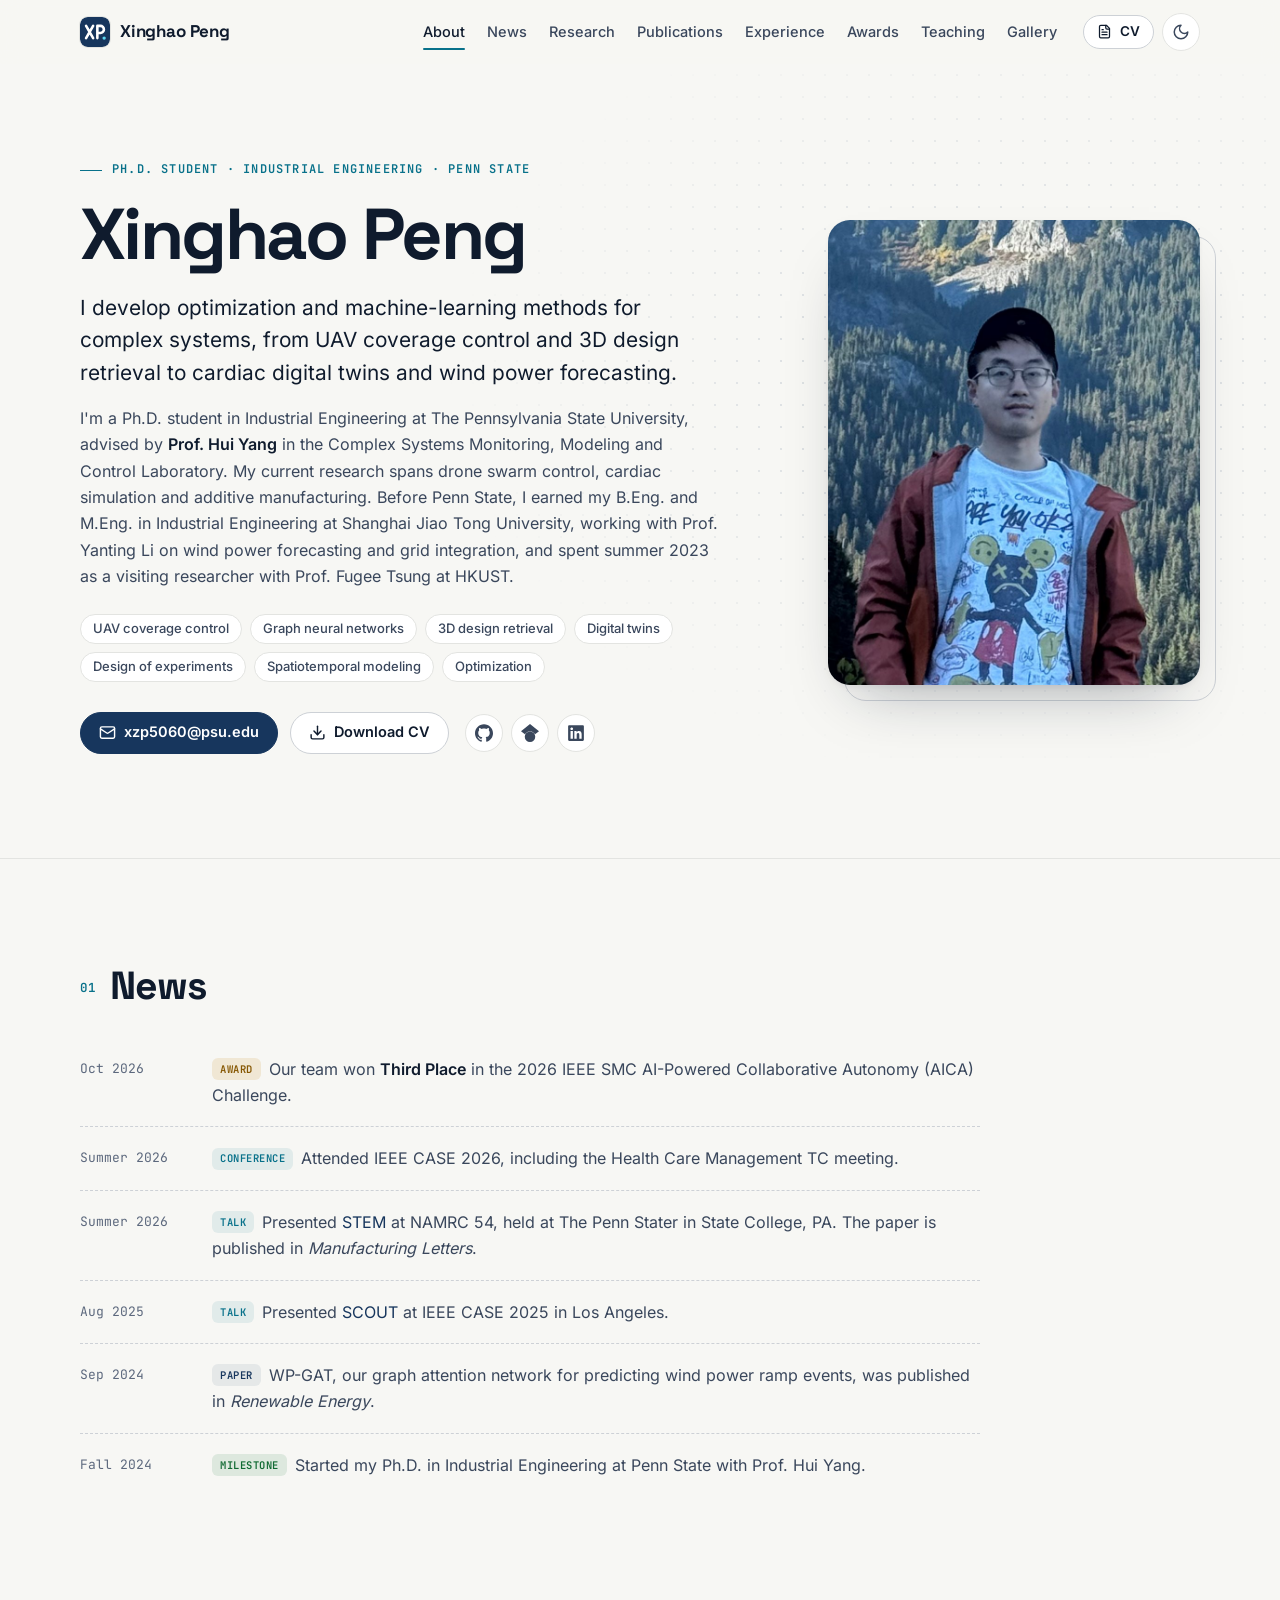
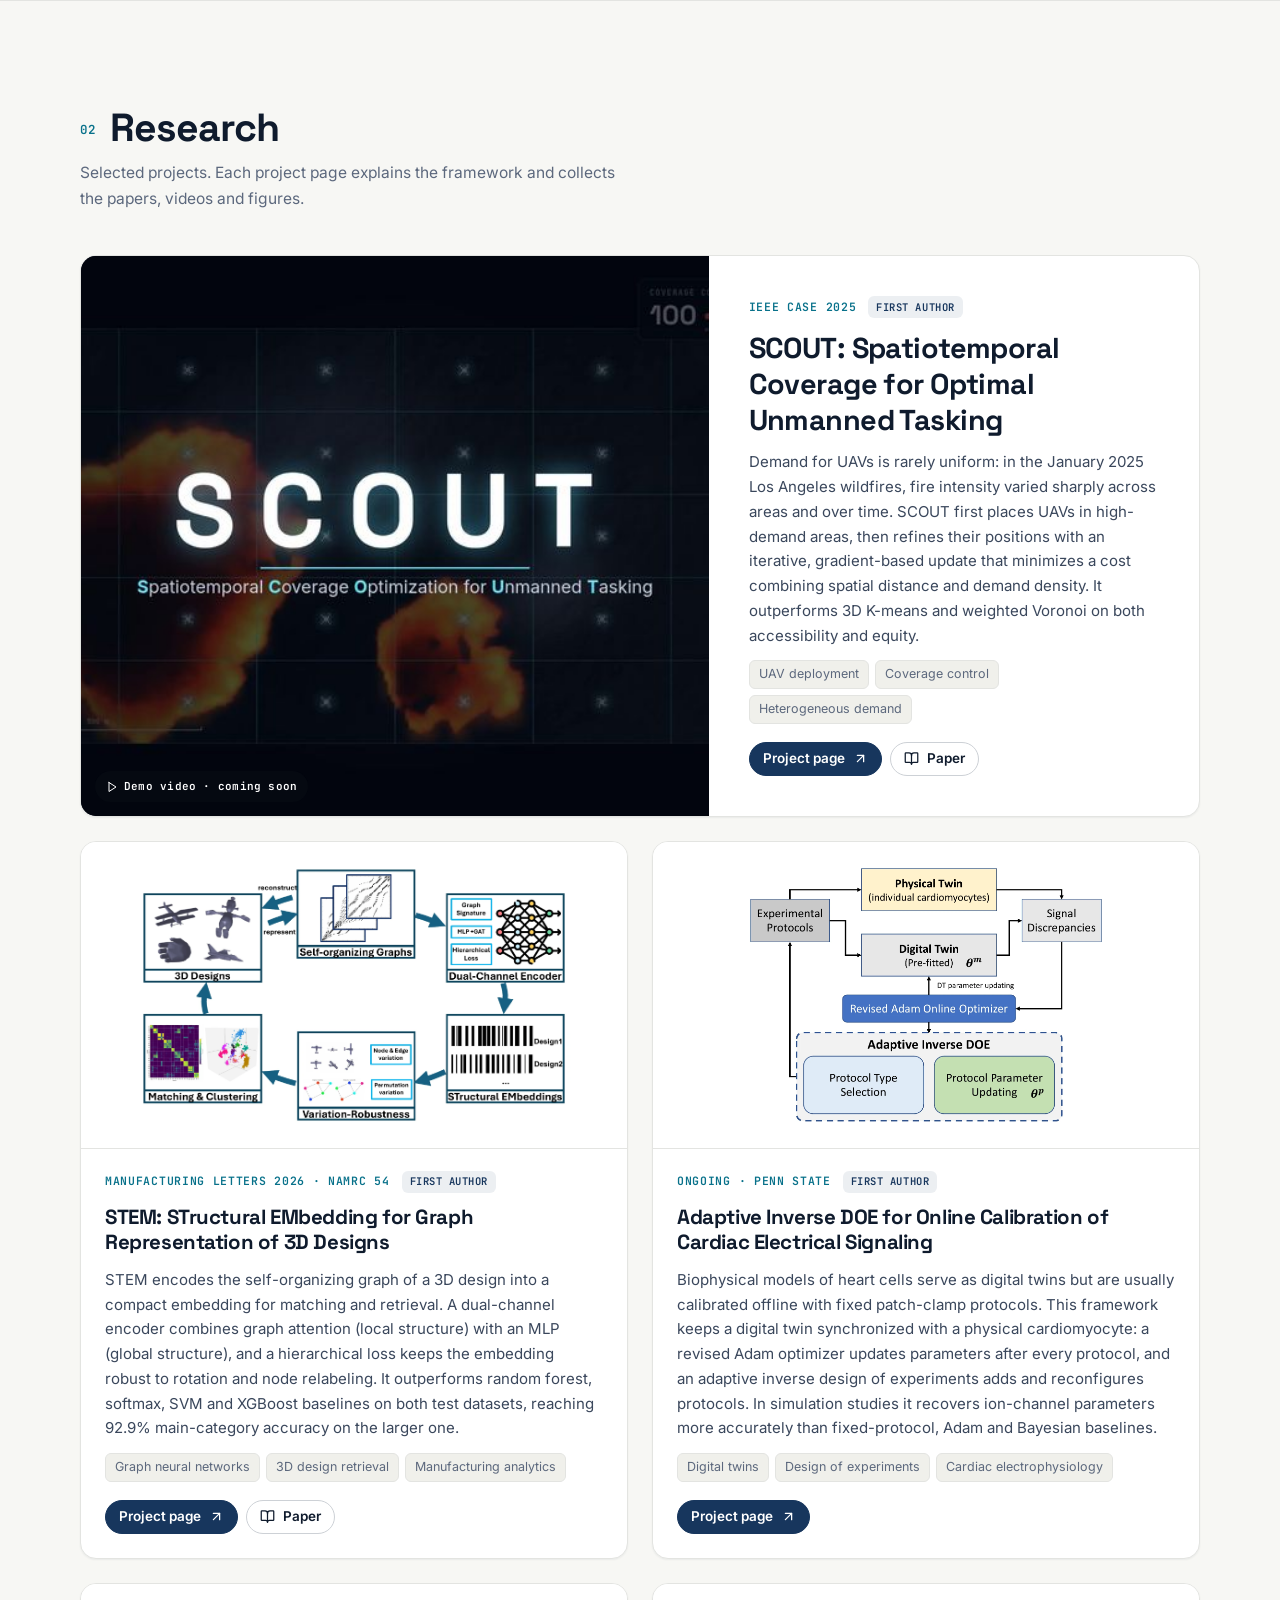
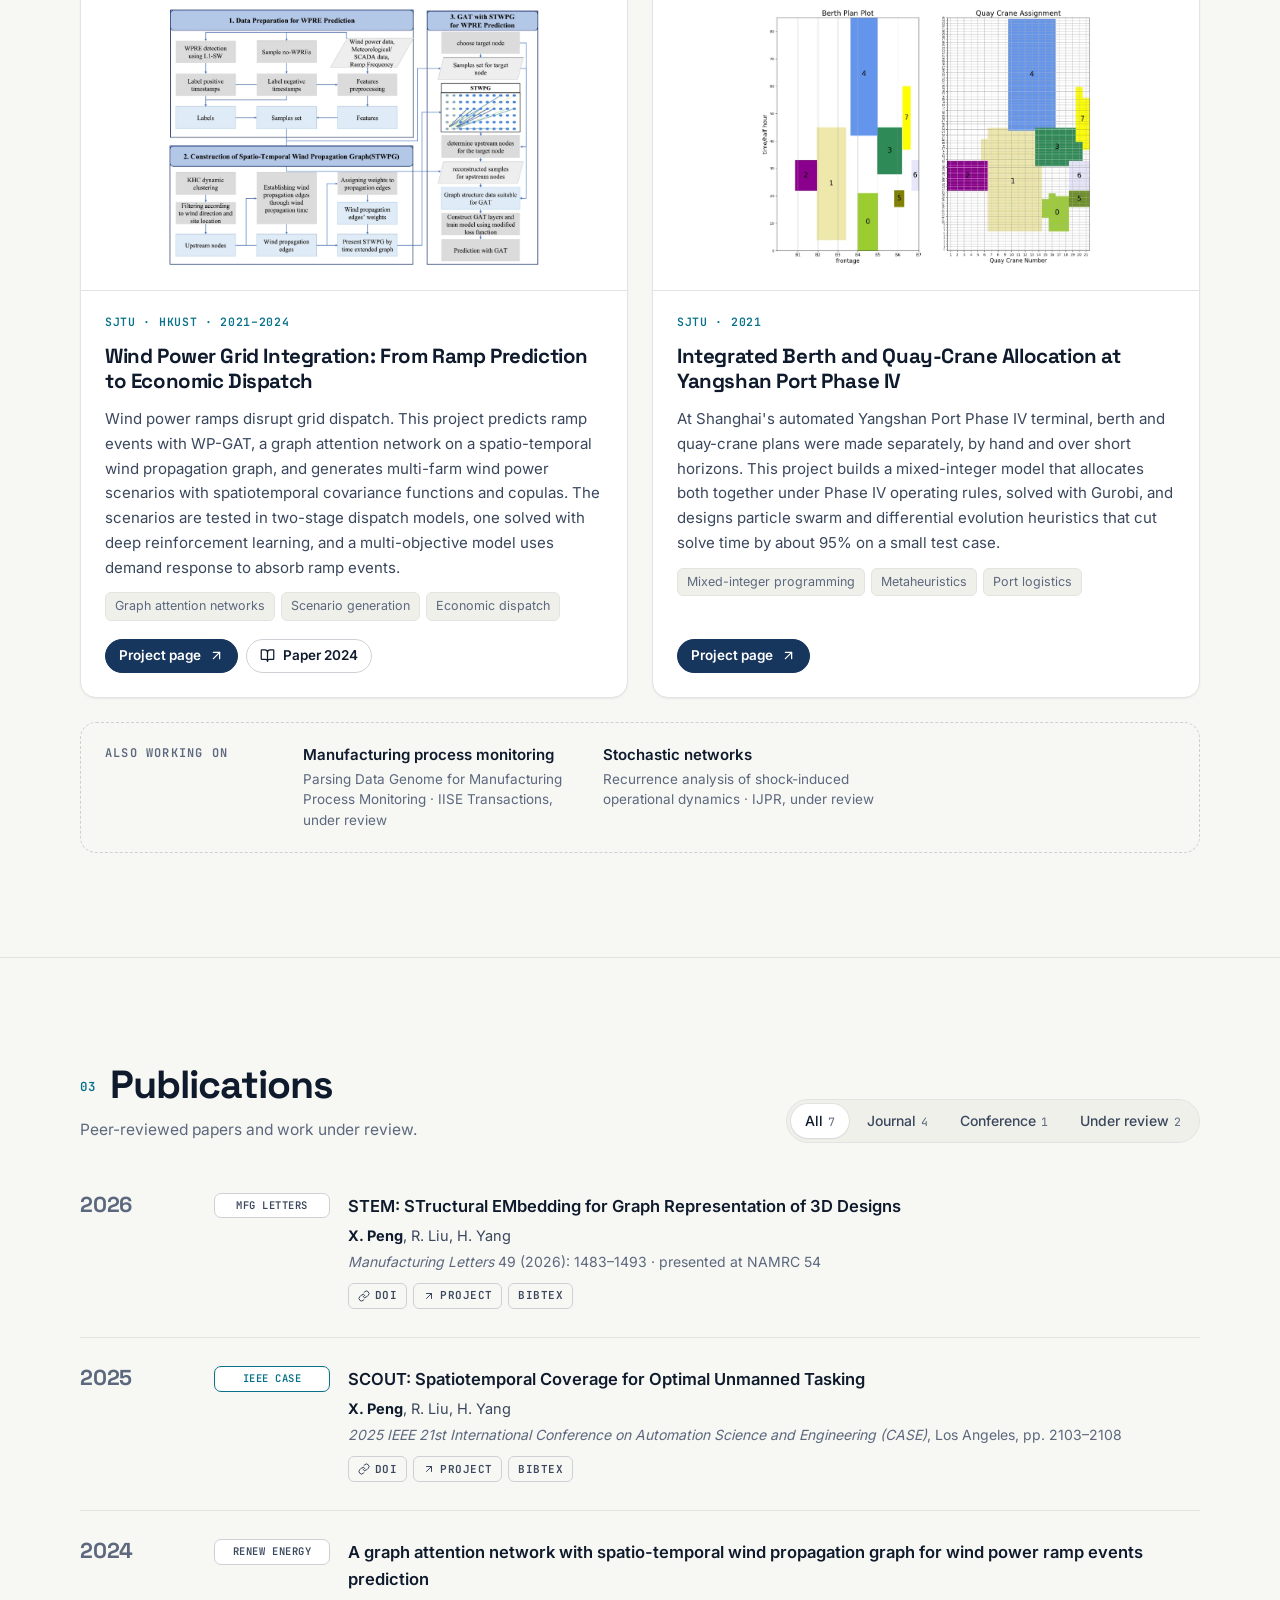
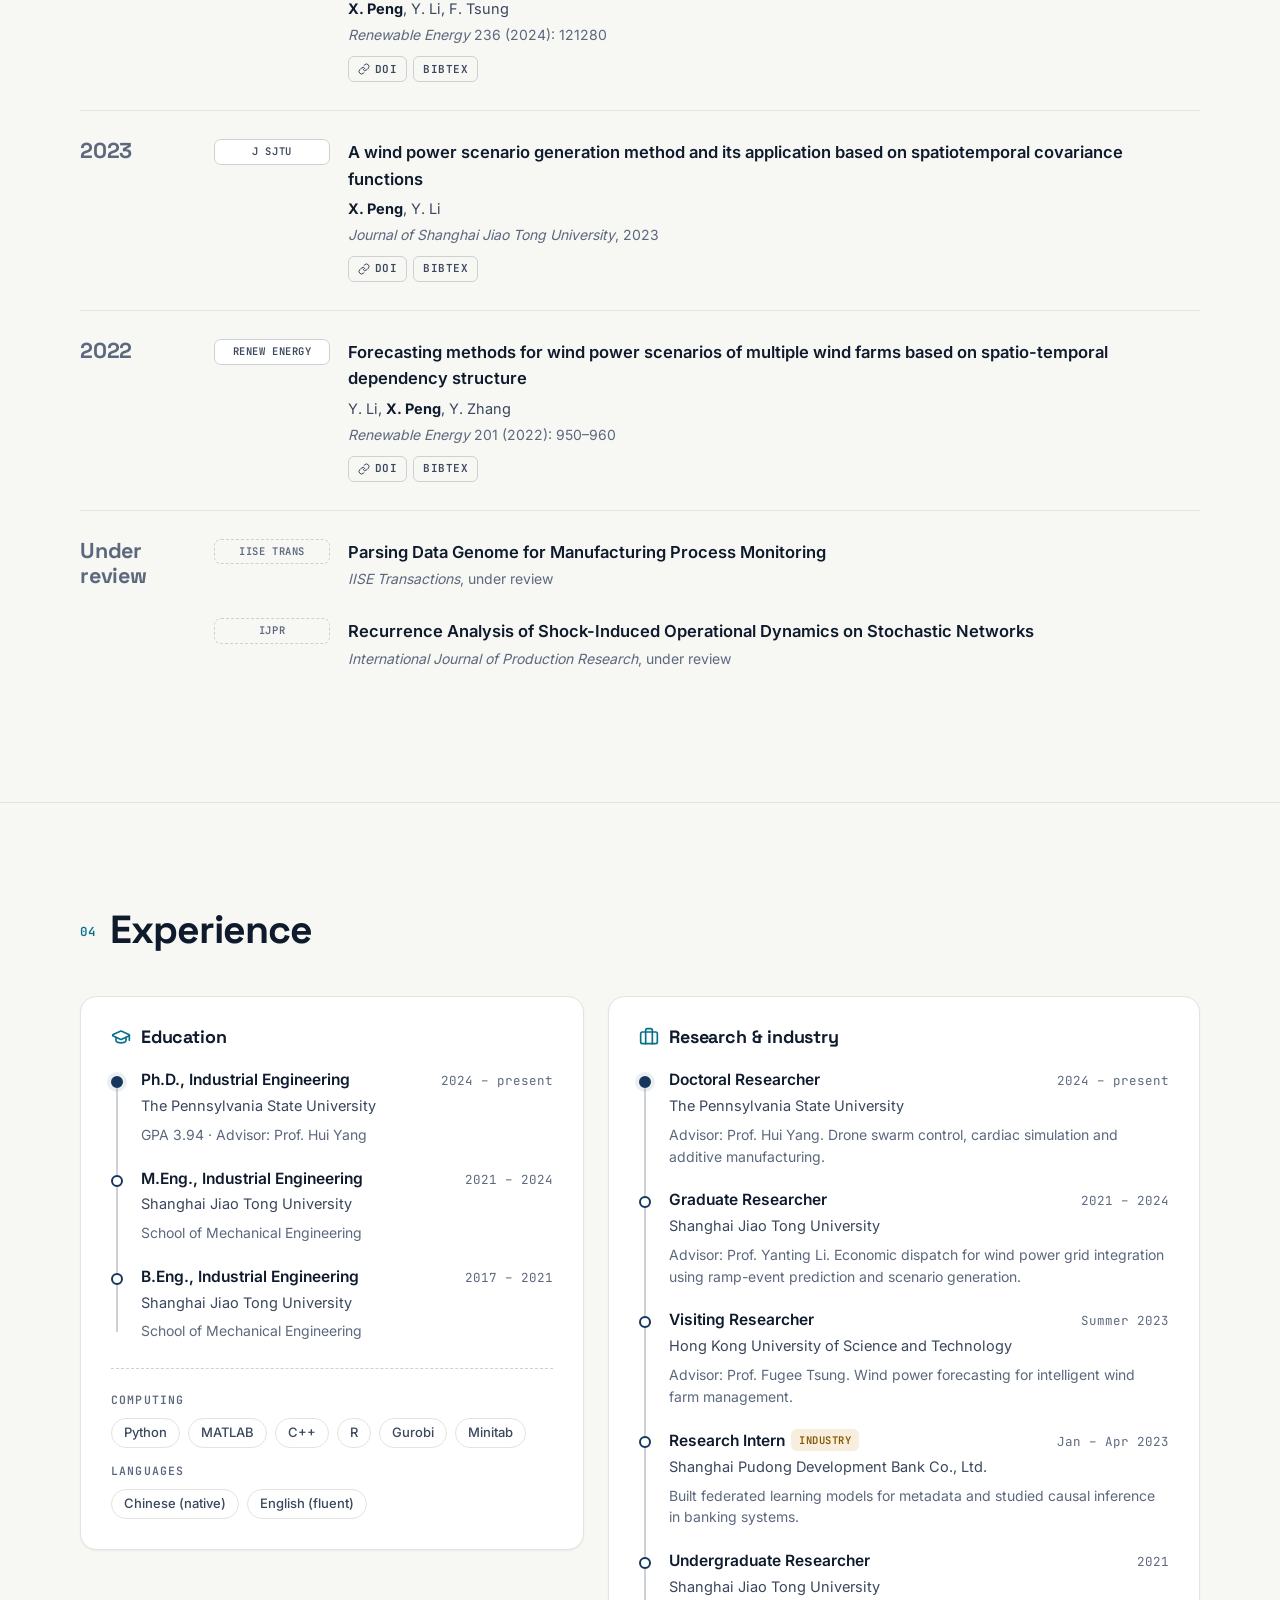
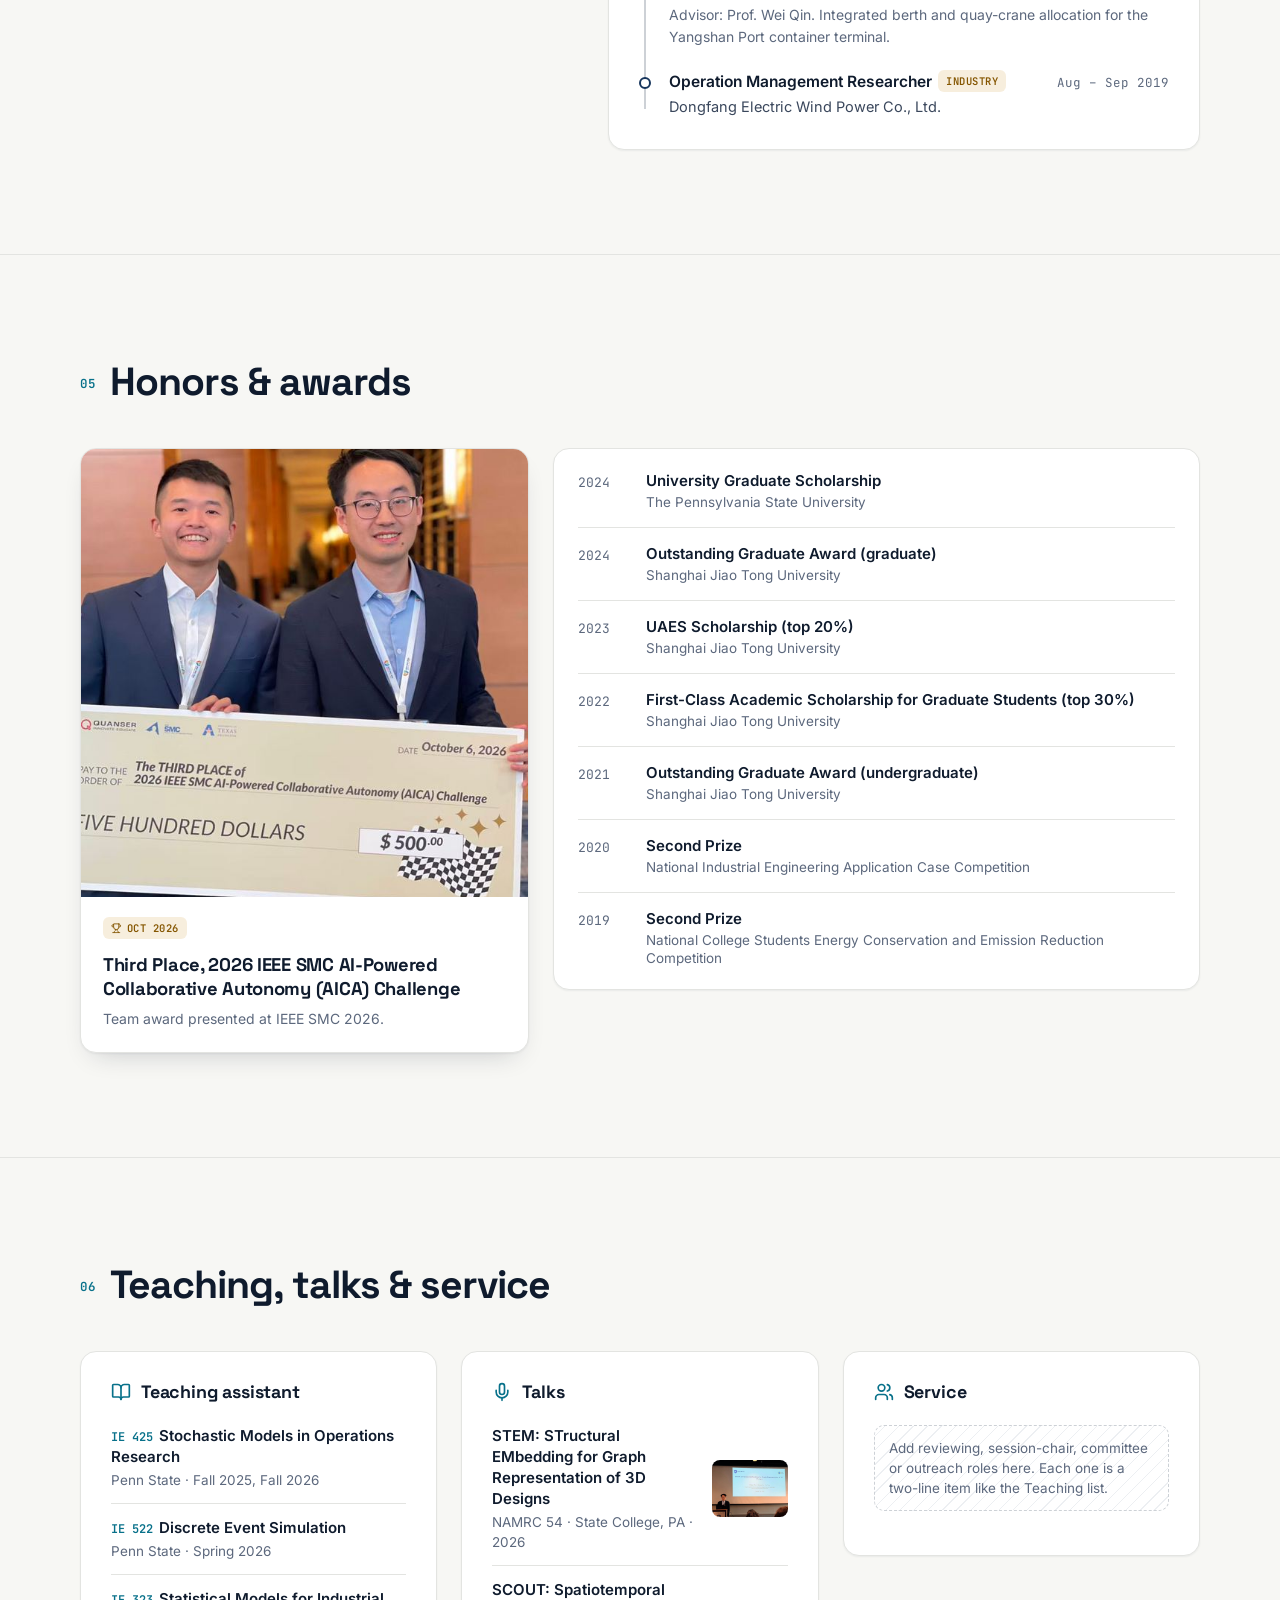
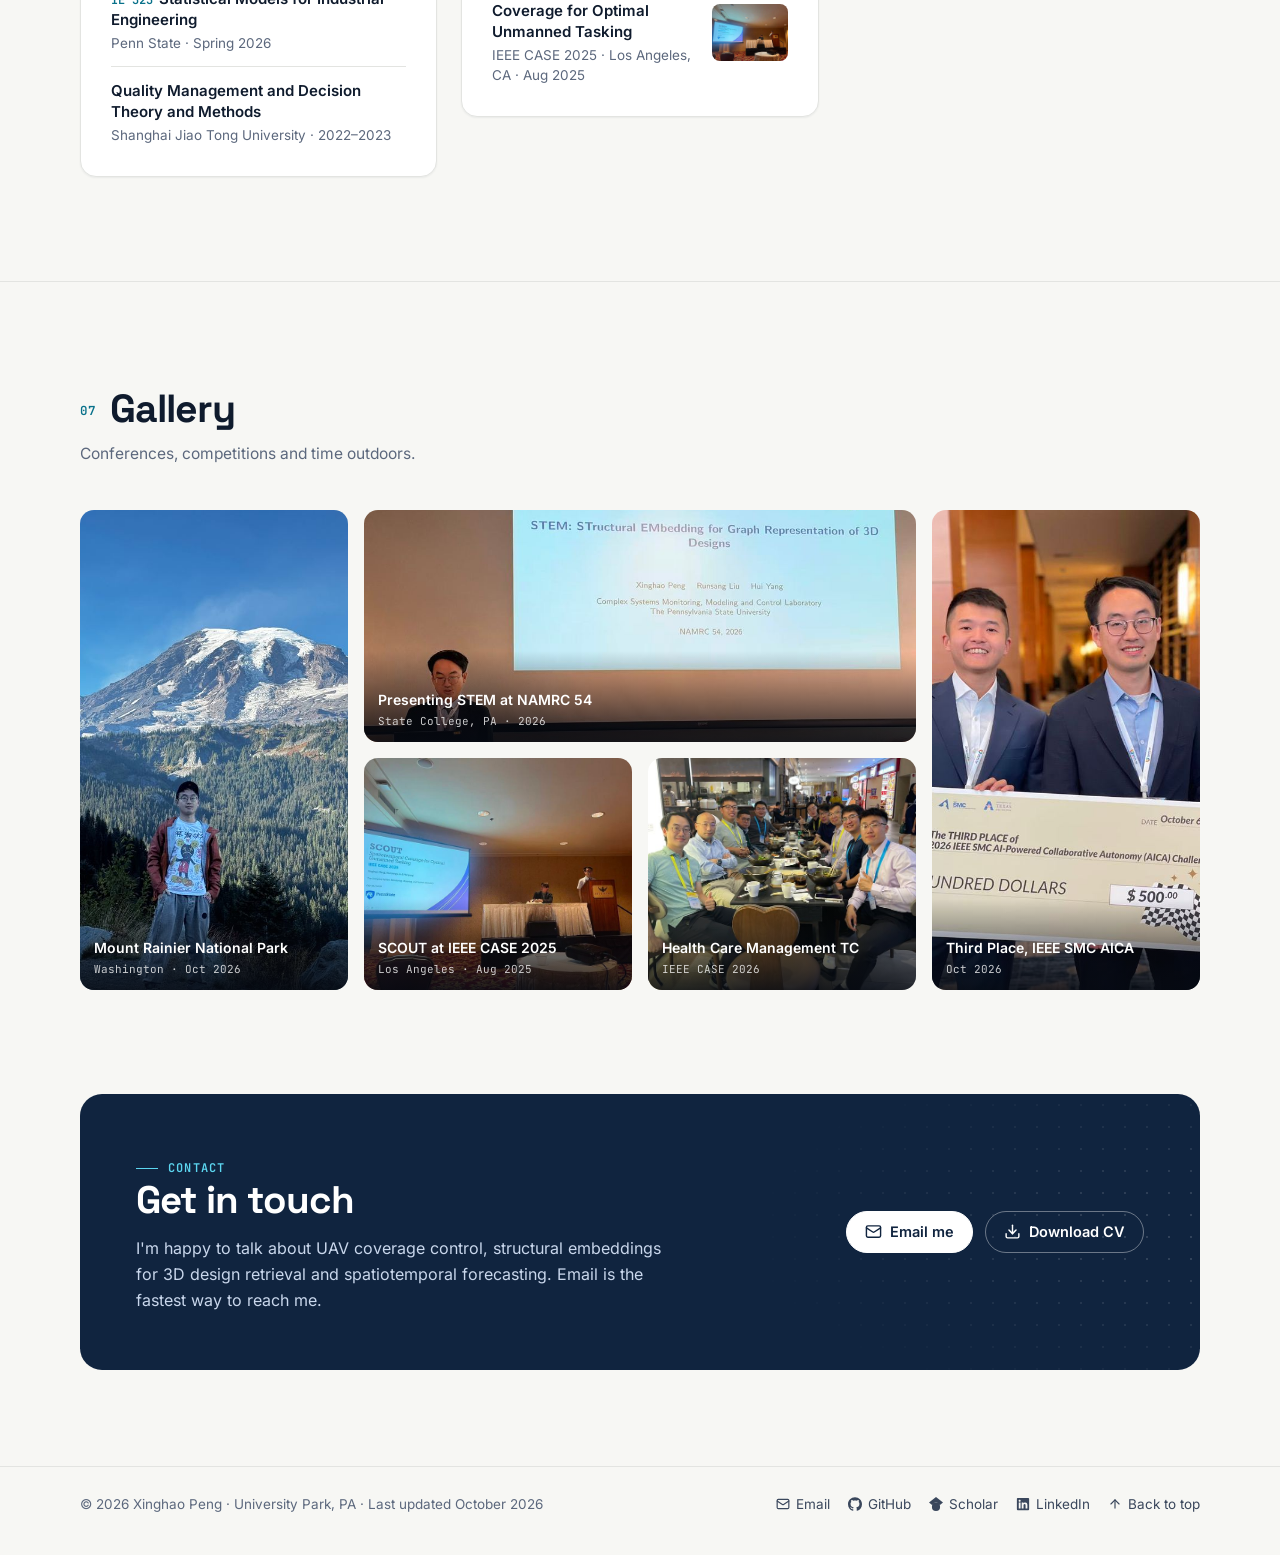
==== commit adba62ba: "Add files via upload" ====
--- a/index.html
+++ b/index.html
@@ -229,16 +229,8 @@
         </article>
 
         <article class="project reveal">
-          <a class="project-media project-media--art" href="projects/stem.html" aria-label="STEM project page">
-            <svg class="art" viewBox="0 0 480 270" role="img" aria-label="Illustration: a 3D part drawn as a graph, mapped to an embedding vector">
-  <g class="art-grid"><path d="M0 45H480M0 90H480M0 135H480M0 180H480M0 225H480M80 0V270M160 0V270M240 0V270M320 0V270M400 0V270"/></g>
-  <g class="art-edges"><line x1="123.0" y1="129.9" x2="211.3" y2="180.9"/><line x1="70.0" y1="160.5" x2="158.3" y2="211.5"/><line x1="123.0" y1="129.9" x2="70.0" y2="160.5"/><line x1="211.3" y1="180.9" x2="211.3" y2="146.9"/><line x1="158.3" y1="211.5" x2="158.3" y2="177.5"/><line x1="211.3" y1="180.9" x2="158.3" y2="211.5"/><line x1="211.3" y1="146.9" x2="164.2" y2="119.7"/><line x1="158.3" y1="177.5" x2="111.2" y2="150.3"/><line x1="211.3" y1="146.9" x2="158.3" y2="177.5"/><line x1="164.2" y1="119.7" x2="164.2" y2="82.3"/><line x1="111.2" y1="150.3" x2="111.2" y2="112.9"/><line x1="164.2" y1="119.7" x2="111.2" y2="150.3"/><line x1="164.2" y1="82.3" x2="123.0" y2="58.5"/><line x1="111.2" y1="112.9" x2="70.0" y2="89.1"/><line x1="164.2" y1="82.3" x2="111.2" y2="112.9"/><line x1="123.0" y1="58.5" x2="123.0" y2="129.9"/><line x1="70.0" y1="89.1" x2="70.0" y2="160.5"/><line x1="123.0" y1="58.5" x2="70.0" y2="89.1"/></g>
-  <g class="art-nodes"><circle cx="123.0" cy="129.9" r="4.2"/><circle cx="211.3" cy="180.9" r="4.2"/><circle cx="211.3" cy="146.9" r="4.2"/><circle cx="164.2" cy="119.7" r="4.2"/><circle cx="164.2" cy="82.3" r="4.2"/><circle cx="123.0" cy="58.5" r="4.2"/><circle cx="70.0" cy="160.5" r="4.2"/><circle cx="158.3" cy="211.5" r="4.2"/><circle cx="158.3" cy="177.5" r="4.2"/><circle cx="111.2" cy="150.3" r="4.2"/><circle cx="111.2" cy="112.9" r="4.2"/><circle cx="70.0" cy="89.1" r="4.2"/></g>
-  <g class="art-arrow"><path d="M233 135 H376"/><path d="M368 128 L377 135 L368 142"/></g>
-  <g class="art-vec"><rect x="392" y="68.5" width="30" height="14" rx="3" style="fill-opacity:0.85"/><rect x="392" y="85.5" width="30" height="14" rx="3" style="fill-opacity:0.35"/><rect x="392" y="102.5" width="30" height="14" rx="3" style="fill-opacity:0.6"/><rect x="392" y="119.5" width="30" height="14" rx="3" style="fill-opacity:0.15"/><rect x="392" y="136.5" width="30" height="14" rx="3" style="fill-opacity:0.95"/><rect x="392" y="153.5" width="30" height="14" rx="3" style="fill-opacity:0.45"/><rect x="392" y="170.5" width="30" height="14" rx="3" style="fill-opacity:0.7"/><rect x="392" y="187.5" width="30" height="14" rx="3" style="fill-opacity:0.25"/></g>
-  <text x="407" y="225.0" class="art-label" text-anchor="middle">z</text>
-</svg>
-            <span class="media-badge media-badge--light"><svg class="icon" aria-hidden="true"><use href="#i-image"/></svg>Framework figure · coming soon</span>
+          <a class="project-media project-media--figure" href="projects/stem.html" aria-label="STEM project page">
+            <img src="assets/img/projects/stem/fig2-flowchart.webp" width="1891" height="1154" alt="Flowchart of the STEM methodology, from the paper" loading="lazy" decoding="async">
           </a>
           <div class="project-body">
             <div class="project-meta"><span class="venue">Manufacturing Letters 2026 · NAMRC 54</span><span class="tag tag-paper">First author</span></div>
@@ -253,17 +245,8 @@
         </article>
 
         <article class="project reveal">
-          <a class="project-media project-media--art" href="projects/heart.html" aria-label="Cardiac digital twin project page">
-            <svg class="art" viewBox="0 0 480 270" role="img" aria-label="Illustration: protocol steps and two action-potential traces, with the digital twin trace converging to the measured cell">
-  <g class="art-grid"><path d="M0 45H480M0 90H480M0 135H480M0 180H480M0 225H480M80 0V270M160 0V270M240 0V270M320 0V270M400 0V270"/></g>
-  <g class="art-edges"><path d="M30 214 V200 H48 V214 M54 214 V186 H72 V214 M78 214 V172 H96 V214 M102 214 V158 H120 V214 M126 214 V144 H144 V214 M150 214 V130 H168 V214"/><path d="M24 214 H178"/></g>
-  <g class="art-arrow"><path d="M168 120 H192"/><path d="M185 114 L193 120 L185 126"/></g>
-  <g class="art-spark"><polyline points="200.0,190.0 202.5,190.0 205.0,190.0 207.5,190.0 210.0,65.0 212.5,45.4 215.0,52.2 217.5,59.0 220.0,65.8 222.5,72.6 225.0,73.2 227.5,73.7 230.0,74.3 232.5,74.8 235.0,75.4 237.5,76.0 240.0,76.5 242.5,77.1 245.0,77.6 247.5,78.2 250.0,78.8 252.5,79.3 255.0,79.9 257.5,80.4 260.0,81.0 262.5,81.6 265.0,82.1 267.5,82.7 270.0,83.2 272.5,83.8 275.0,84.3 277.5,84.9 280.0,85.5 282.5,86.0 285.0,86.6 287.5,87.1 290.0,87.7 292.5,88.3 295.0,88.8 297.5,89.4 300.0,89.9 302.5,90.5 305.0,91.1 307.5,91.6 310.0,92.2 312.5,92.7 315.0,93.3 317.5,93.9 320.0,94.4 322.5,95.0 325.0,95.5 327.5,96.1 330.0,96.5 332.5,97.6 335.0,99.3 337.5,101.7 340.0,104.6 342.5,107.9 345.0,111.8 347.5,115.9 350.0,120.4 352.5,125.2 355.0,130.1 357.5,135.2 360.0,140.4 362.5,145.7 365.0,150.8 367.5,155.9 370.0,160.9 372.5,165.7 375.0,170.2 377.5,174.3 380.0,178.1 382.5,181.5 385.0,184.4 387.5,186.8 390.0,188.5 392.5,189.6 395.0,190.0 397.5,190.0 400.0,190.0 402.5,190.0 405.0,190.0 407.5,190.0 410.0,190.0 412.5,190.0 415.0,190.0 417.5,190.0 420.0,190.0 422.5,190.0 425.0,190.0 427.5,190.0 430.0,190.0 432.5,190.0 435.0,190.0 437.5,190.0 440.0,190.0 442.5,190.0 445.0,190.0 447.5,190.0 450.0,190.0" style="stroke-dasharray:5 5"/></g>
-  <g class="art-ramp-cool"><polyline points="200.0,190.0 202.5,190.0 205.0,190.0 207.5,190.0 210.0,115.0 212.5,42.0 215.0,48.2 217.5,54.3 220.0,60.4 222.5,66.5 225.0,72.6 227.5,73.1 230.0,73.6 232.5,74.1 235.0,74.6 237.5,75.1 240.0,75.6 242.5,76.1 245.0,76.6 247.5,77.1 250.0,77.6 252.5,78.1 255.0,78.6 257.5,79.1 260.0,79.7 262.5,80.2 265.0,80.7 267.5,81.2 270.0,81.7 272.5,82.2 275.0,82.7 277.5,83.2 280.0,83.7 282.5,84.2 285.0,84.7 287.5,85.2 290.0,85.7 292.5,86.2 295.0,86.7 297.5,87.2 300.0,87.7 302.5,88.2 305.0,88.7 307.5,89.2 310.0,89.7 312.5,90.2 315.0,90.7 317.5,91.2 320.0,91.7 322.5,92.2 325.0,92.7 327.5,93.2 330.0,93.7 332.5,94.2 335.0,94.7 337.5,95.2 340.0,95.8 342.5,96.1 345.0,96.6 347.5,97.7 350.0,99.3 352.5,101.4 355.0,103.9 357.5,106.9 360.0,110.2 362.5,113.8 365.0,117.7 367.5,121.8 370.0,126.2 372.5,130.7 375.0,135.2 377.5,139.9 380.0,144.6 382.5,149.3 385.0,153.9 387.5,158.4 390.0,162.8 392.5,167.0 395.0,171.0 397.5,174.7 400.0,178.1 402.5,181.2 405.0,183.9 407.5,186.1 410.0,187.9 412.5,189.2 415.0,189.9 417.5,190.0 420.0,190.0 422.5,190.0 425.0,190.0 427.5,190.0 430.0,190.0 432.5,190.0 435.0,190.0 437.5,190.0 440.0,190.0 442.5,190.0 445.0,190.0 447.5,190.0 450.0,190.0"/></g>
-  <g class="art-nodes"><circle cx="200" cy="232" r="4.2"/><circle cx="262" cy="232" r="4.2"/><circle cx="324" cy="232" r="4.2"/><circle cx="386" cy="232" r="4.2"/><circle cx="448" cy="232" r="4.2"/></g>
-  <g class="art-directed"><path d="M205 232 H257 M267 232 H319 M329 232 H381 M391 232 H443" style="stroke-width:1.6"/></g>
-</svg>
-            <span class="media-badge media-badge--light"><svg class="icon" aria-hidden="true"><use href="#i-image"/></svg>Framework figure · coming soon</span>
+          <a class="project-media project-media--figure" href="projects/heart.html" aria-label="Cardiac digital twin project page">
+            <img src="assets/img/projects/heart/fig4-flowchart.webp" width="1433" height="1050" alt="Overall flowchart of the online calibration method, from the manuscript" loading="lazy" decoding="async">
           </a>
           <div class="project-body">
             <div class="project-meta"><span class="venue">Ongoing · Penn State</span><span class="tag tag-paper">First author</span></div>
@@ -277,16 +260,8 @@
         </article>
 
         <article class="project reveal">
-          <a class="project-media project-media--art" href="projects/wind.html" aria-label="Wind power grid integration project page">
-            <svg class="art" viewBox="0 0 480 270" role="img" aria-label="Illustration: wind flowing across a graph of wind farms, with a ramp event in the power curve">
-  <g class="art-stream"><polyline points="0,30.0 10,33.0 20,35.6 30,37.6 40,38.8 50,39.2 60,38.8 70,38.0 80,36.9 90,35.8 100,35.2 110,35.0 120,35.4 130,36.3 140,37.4 150,38.5 160,39.3 170,39.5 180,38.9 190,37.4 200,35.2 210,32.4 220,29.4 230,26.5 240,24.1 250,22.3 260,21.3 270,21.2 280,21.7 290,22.6 300,23.6 310,24.5 320,25.0 330,24.9 340,24.3 350,23.3 360,22.0 370,21.0 380,20.3 390,20.3 400,21.2 410,22.9 420,25.3 430,28.1 440,31.1 450,33.9 460,36.2 470,37.8 480,38.5"/><polyline points="0,76.4 10,77.7 20,78.2 30,77.7 40,76.5 50,74.9 60,73.0 70,71.4 80,70.1 90,69.4 100,69.3 110,69.7 120,70.3 130,70.8 140,71.0 150,70.7 160,69.6 170,67.8 180,65.3 190,62.6 200,59.7 210,57.2 220,55.3 230,54.2 240,54.0 250,54.7 260,56.0 270,57.7 280,59.4 290,60.9 300,62.0 310,62.4 320,62.3 330,61.8 340,61.2 350,60.7 360,60.6 370,61.2 380,62.5 390,64.6 400,67.2 410,70.0 420,72.8 430,75.2 440,76.9 450,77.7 460,77.7 470,76.9 480,75.4"/><polyline points="0,114.4 10,113.0 20,110.9 30,108.5 40,106.0 50,103.8 60,102.2 70,101.2 80,100.9 90,101.1 100,101.5 110,101.9 120,101.9 130,101.5 140,100.4 150,98.7 160,96.5 170,94.2 180,92.0 190,90.2 200,89.2 210,89.1 220,89.9 230,91.5 240,93.6 250,96.1 260,98.4 270,100.4 280,101.8 290,102.6 300,102.7 310,102.4 320,102.0 330,101.7 340,101.8 350,102.5 360,103.8 370,105.7 380,108.0 390,110.4 400,112.5 410,114.1 420,114.9 430,114.8 440,113.8 450,112.0 460,109.8 470,107.4 480,105.2"/><polyline points="0,142.4 10,139.5 20,136.7 30,134.4 40,132.8 50,132.0 60,131.9 70,132.3 80,133.0 90,133.6 100,134.0 110,133.9 120,133.1 130,131.9 140,130.3 150,128.7 160,127.3 170,126.5 180,126.4 190,127.3 200,129.0 210,131.4 220,134.2 230,137.0 240,139.7 250,141.8 260,143.1 270,143.7 280,143.7 290,143.2 300,142.5 310,141.9 320,141.8 330,142.2 340,143.1 350,144.5 360,146.2 370,147.9 380,149.2 390,149.8 400,149.6 410,148.5 420,146.6 430,144.1 440,141.3 450,138.5 460,136.0 470,134.1 480,133.0"/><polyline points="0,167.0 10,165.1 20,164.0 30,163.7 40,164.2 50,165.3 60,166.6 70,167.8 80,168.7 90,169.1 100,169.0 110,168.3 120,167.4 130,166.5 140,165.9 150,165.8 160,166.5 170,168.0 180,170.3 190,173.1 200,176.1 210,178.9 220,181.4 230,183.1 240,183.9 250,184.0 260,183.3 270,182.2 280,180.9 290,179.8 300,179.1 310,178.9 320,179.3 330,180.1 340,181.1 350,182.0 360,182.5 370,182.4 380,181.5 390,179.7 400,177.3 410,174.4 420,171.4 430,168.6 440,166.4 450,164.9 460,164.3 470,164.4 480,165.2"/><polyline points="0,197.4 10,198.0 20,199.4 30,201.3 40,203.3 50,205.2 60,206.7 70,207.6 80,207.9 90,207.7 100,207.2 110,206.7 120,206.5 130,206.9 140,208.0 150,209.7 160,212.0 170,214.7 180,217.4 190,219.8 200,221.5 210,222.4 220,222.4 230,221.6 240,220.1 250,218.1 260,216.2 270,214.5 280,213.2 290,212.6 300,212.5 310,212.8 320,213.4 330,213.8 340,213.8 350,213.2 360,211.9 370,210.0 380,207.5 390,204.7 400,202.1 410,199.8 420,198.3 430,197.6 440,197.8 450,198.9 460,200.5 470,202.4 480,204.3"/><polyline points="0,237.9 10,240.5 20,243.2 30,245.5 40,247.2 50,248.3 60,248.7 70,248.5 80,248.1 90,247.6 100,247.5 110,247.8 120,248.7 130,250.3 140,252.2 150,254.4 160,256.4 170,257.9 180,258.7 190,258.7 200,257.7 210,255.9 220,253.5 230,250.9 240,248.4 250,246.3 260,244.8 270,243.9 280,243.7 290,244.0 300,244.4 310,244.8 320,244.8 330,244.3 340,243.1 350,241.3 360,239.2 370,237.0 380,235.1 390,233.7 400,233.1 410,233.4 420,234.7 430,236.6 440,239.1 450,241.6 460,244.0 470,245.9 480,247.2"/></g>
-  <g class="art-edges art-directed"><path d="M80.9 90.5 L177.1 77.7" style="stroke-width:2.6"/><path d="M170.7 82.6 L177.1 77.7 L169.6 74.7" style="stroke-width:2"/><path d="M76.7 100.7 L120.1 157.7" style="stroke-width:1.4"/><path d="M112.7 154.5 L120.1 157.7 L119.0 149.7" style="stroke-width:1.4"/><path d="M138.9 166.4 L237.1 151.9" style="stroke-width:2.0"/><path d="M230.8 156.9 L237.1 151.9 L229.6 149.0" style="stroke-width:2.0"/><path d="M196.9 84.5 L241.8 139.9" style="stroke-width:1.2"/><path d="M234.3 137.0 L241.8 139.9 L240.5 131.9" style="stroke-width:1.2"/><path d="M200.9 77.7 L305.2 94.0" style="stroke-width:2.8"/><path d="M297.6 96.9 L305.2 94.0 L298.9 89.0" style="stroke-width:2"/><path d="M258.6 143.2 L307.8 104.1" style="stroke-width:1.6"/><path d="M304.8 111.6 L307.8 104.1 L299.9 105.3" style="stroke-width:1.6"/><path d="M260.6 153.1 L347.5 178.4" style="stroke-width:1.3"/><path d="M339.7 180.3 L347.5 178.4 L341.9 172.6" style="stroke-width:1.3"/><path d="M328.7 98.5 L407.3 117.0" style="stroke-width:2.4"/><path d="M399.6 119.3 L407.3 117.0 L401.4 111.5" style="stroke-width:2"/><path d="M367.6 174.1 L411.0 129.3" style="stroke-width:1.8"/><path d="M409.0 137.2 L411.0 129.3 L403.2 131.6" style="stroke-width:1.8"/></g>
-  <g class="art-nodes"><circle cx="70" cy="92" r="9"/><circle cx="128" cy="168" r="9"/><circle cx="190" cy="76" r="9"/><circle cx="250" cy="150" r="9"/><circle cx="318" cy="96" r="9"/><circle cx="360" cy="182" r="9"/><circle cx="420" cy="120" r="9"/></g>
-  <g class="art-blades"><path d="M70 92 L70.0 86.0"/><path d="M70 92 L64.8 95.0"/><path d="M70 92 L75.2 95.0"/><path d="M128 168 L128.0 162.0"/><path d="M128 168 L122.8 171.0"/><path d="M128 168 L133.2 171.0"/><path d="M190 76 L190.0 70.0"/><path d="M190 76 L184.8 79.0"/><path d="M190 76 L195.2 79.0"/><path d="M250 150 L250.0 144.0"/><path d="M250 150 L244.8 153.0"/><path d="M250 150 L255.2 153.0"/><path d="M318 96 L318.0 90.0"/><path d="M318 96 L312.8 99.0"/><path d="M318 96 L323.2 99.0"/><path d="M360 182 L360.0 176.0"/><path d="M360 182 L354.8 185.0"/><path d="M360 182 L365.2 185.0"/><path d="M420 120 L420.0 114.0"/><path d="M420 120 L414.8 123.0"/><path d="M420 120 L425.2 123.0"/></g>
-  <g class="art-spark"><polyline points="300,250 318,248 336,251 354,247 372,246 384,232 396,214 408,210 426,212 444,209 462,211"/></g>
-  <g class="art-ramp"><polyline points="372,246 384,232 396,214 408,210"/></g>
-</svg>
-            <span class="media-badge media-badge--light"><svg class="icon" aria-hidden="true"><use href="#i-image"/></svg>Framework figure · coming soon</span>
+          <a class="project-media project-media--figure" href="projects/wind.html" aria-label="Wind power grid integration project page">
+            <img src="assets/img/projects/wind/re24-fig5-framework.webp" width="2000" height="1401" alt="WP-GAT framework for wind power ramp prediction, from the paper" loading="lazy" decoding="async">
           </a>
           <div class="project-body">
             <div class="project-meta"><span class="venue">SJTU · HKUST · 2021–2024</span></div>
@@ -301,15 +276,8 @@
         </article>
 
         <article class="project reveal">
-          <a class="project-media project-media--art" href="projects/port.html" aria-label="Berth and quay-crane allocation project page">
-            <svg class="art" viewBox="0 0 480 270" role="img" aria-label="Illustration: a berth-time plan with vessel blocks along the quay and quay cranes above">
-  <g class="art-grid"><path d="M0 45H480M0 90H480M0 135H480M0 180H480M0 225H480M80 0V270M160 0V270M240 0V270M320 0V270M400 0V270"/></g>
-  <g class="art-blades"><path d="M58 54 V30 M49 30 H72 M49 30 L58 40"/><path d="M104 54 V30 M95 30 H118 M95 30 L104 40"/><path d="M150 54 V30 M141 30 H164 M141 30 L150 40"/><path d="M196 54 V30 M187 30 H210 M187 30 L196 40"/><path d="M242 54 V30 M233 30 H256 M233 30 L242 40"/><path d="M288 54 V30 M279 30 H302 M279 30 L288 40"/><path d="M334 54 V30 M325 30 H348 M325 30 L334 40"/><path d="M380 54 V30 M371 30 H394 M371 30 L380 40"/><path d="M426 54 V30 M417 30 H440 M417 30 L426 40"/></g>
-  <g class="art-edges"><path d="M40 60 H450" style="stroke-width:2.2"/><path d="M40 66 V256"/></g>
-  <g class="art-vec"><rect x="48.2" y="79.0" width="123.0" height="54.0" rx="5" style="fill-opacity:0.18"/><rect x="187.6" y="73.6" width="90.2" height="39.6" rx="5" style="fill-opacity:0.28"/><rect x="302.4" y="84.4" width="131.2" height="61.2" rx="5" style="fill-opacity:0.38"/><rect x="64.6" y="145.6" width="106.6" height="50.4" rx="5" style="fill-opacity:0.18"/><rect x="187.6" y="124.0" width="98.4" height="46.8" rx="5" style="fill-opacity:0.28"/><rect x="310.6" y="160.0" width="114.8" height="54.0" rx="5" style="fill-opacity:0.38"/><rect x="187.6" y="185.2" width="106.6" height="46.8" rx="5" style="fill-opacity:0.18"/><rect x="48.2" y="206.8" width="90.2" height="36.0" rx="5" style="fill-opacity:0.28"/></g>
-  <text x="450" y="254" class="art-label" text-anchor="end">berth position</text>
-</svg>
-            <span class="media-badge media-badge--light"><svg class="icon" aria-hidden="true"><use href="#i-image"/></svg>Framework figure · coming soon</span>
+          <a class="project-media project-media--figure" href="projects/port.html" aria-label="Berth and quay-crane allocation project page">
+            <img src="assets/img/projects/port/fig3-2-berth-crane-plan.webp" width="857" height="671" alt="Berth plan and quay-crane assignment computed for a test instance" loading="lazy" decoding="async">
           </a>
           <div class="project-body">
             <div class="project-meta"><span class="venue">SJTU · 2021</span></div>
@@ -736,15 +704,15 @@
 </footer>
 
 <dialog class="lightbox" id="lightbox" aria-labelledby="lb-title">
-  <h2 id="lb-title" class="visually-hidden">Photo viewer</h2>
+  <h2 id="lb-title" class="visually-hidden">Image viewer</h2>
   <span class="lb-count"></span>
   <button class="lb-btn lb-close" type="button" aria-label="Close"><svg class="icon" aria-hidden="true"><use href="#i-x"/></svg></button>
-  <button class="lb-btn lb-prev" type="button" aria-label="Previous photo"><svg class="icon" aria-hidden="true"><use href="#i-chev-left"/></svg></button>
+  <button class="lb-btn lb-prev" type="button" aria-label="Previous image"><svg class="icon" aria-hidden="true"><use href="#i-chev-left"/></svg></button>
   <figure class="lb-figure">
     <img src="[data-uri]" alt="">
     <figcaption class="lb-cap"><strong></strong><span></span></figcaption>
   </figure>
-  <button class="lb-btn lb-next" type="button" aria-label="Next photo"><svg class="icon" aria-hidden="true"><use href="#i-chev-right"/></svg></button>
+  <button class="lb-btn lb-next" type="button" aria-label="Next image"><svg class="icon" aria-hidden="true"><use href="#i-chev-right"/></svg></button>
 </dialog>
 </body>
 </html>
--- a/assets/css/style.css
+++ b/assets/css/style.css
@@ -39,6 +39,8 @@
   --green: #116a33;
   --green-soft: rgba(17, 106, 51, .11);
   --dot: rgba(23, 54, 93, .14);
+  --fig-bg: #ffffff;
+  --fig-dim: none;
   --media-bg: #0b1220;
   --header-bg: rgba(247, 247, 244, .84);
   --shadow-sm: 0 1px 2px rgba(15, 27, 45, .06);
@@ -75,6 +77,8 @@
   --green: #4ade80;
   --green-soft: rgba(74, 222, 128, .14);
   --dot: rgba(168, 199, 255, .11);
+  --fig-bg: #e6e6e6;
+  --fig-dim: brightness(.9);
   --media-bg: #05080f;
   --header-bg: rgba(11, 16, 25, .80);
   --shadow-sm: 0 1px 2px rgba(0, 0, 0, .35);
@@ -254,9 +258,8 @@
 .project--feature .project-media { aspect-ratio: auto; min-height: 340px; }
 .project-media > img { position: absolute; inset: 0; width: 100%; height: 100%; object-fit: cover; transition: transform .7s var(--ease); }
 .project:hover .project-media > img { transform: scale(1.035); }
-.project-media--art { background: var(--bg-sunk); }
-.project-media--art .art { position: absolute; inset: 0; width: 100%; height: 100%; transition: transform .7s var(--ease); }
-.project:hover .project-media--art .art { transform: scale(1.03); }
+.project-media--figure { background: var(--fig-bg); border-bottom: 1px solid var(--line); }
+.project-media--figure > img { object-fit: contain; padding: clamp(12px, 2vw, 20px); filter: var(--fig-dim); }
 .media-badge {
   position: absolute; left: 14px; bottom: 14px; z-index: 2;
   display: inline-flex; align-items: center; gap: 6px; padding: 6px 11px; border-radius: 999px;
@@ -264,7 +267,6 @@
   -webkit-backdrop-filter: blur(6px); backdrop-filter: blur(6px);
 }
 .media-badge .icon { width: 12px; height: 12px; }
-.media-badge--light { background: var(--bg-elev); color: var(--ink-2); border: 1px solid var(--line); }
 .project-body { flex: 1; display: flex; flex-direction: column; gap: 12px; padding: 22px 24px 24px; }
 .project--feature .project-body { justify-content: center; padding: clamp(24px, 3.2vw, 40px); }
 .project-meta { display: flex; flex-wrap: wrap; align-items: center; gap: 8px 12px; }
@@ -277,20 +279,6 @@
 .tags { display: flex; flex-wrap: wrap; gap: 6px; }
 .tags li { padding: 3px 9px; border: 1px solid var(--line); border-radius: 6px; background: var(--bg-sunk); color: var(--ink-3); font-size: 12.5px; }
 .project-links { display: flex; flex-wrap: wrap; gap: 8px; margin-top: auto; padding-top: 6px; }
-
-/* placeholder artwork */
-.art-grid path { fill: none; stroke: var(--line); stroke-width: 1; }
-.art-edges line, .art-edges path { fill: none; stroke: var(--ink-3); stroke-width: 1.4; opacity: .65; }
-.art-nodes circle { fill: var(--bg-elev); stroke: var(--accent); stroke-width: 2; }
-.art-arrow path { fill: none; stroke: var(--signal); stroke-width: 2; stroke-linecap: round; stroke-linejoin: round; }
-.art-vec rect { fill: var(--signal); }
-.art-label { fill: var(--ink-3); font-family: var(--font-mono); font-size: 13px; font-style: italic; }
-.art-stream polyline { fill: none; stroke: var(--signal); stroke-width: 1.2; opacity: .3; }
-.art-directed path { fill: none; stroke: var(--accent); opacity: .55; stroke-linecap: round; stroke-linejoin: round; }
-.art-blades path { stroke: var(--accent); stroke-width: 1.6; stroke-linecap: round; }
-.art-spark polyline { fill: none; stroke: var(--ink-3); stroke-width: 1.6; opacity: .7; stroke-linejoin: round; }
-.art-ramp polyline { fill: none; stroke: var(--gold); stroke-width: 2.8; stroke-linecap: round; stroke-linejoin: round; }
-.art-ramp-cool polyline { fill: none; stroke: var(--signal); stroke-width: 2.6; stroke-linecap: round; stroke-linejoin: round; }
 
 .ongoing { display: grid; grid-template-columns: 170px minmax(0, 1fr); gap: 20px 28px; margin-top: 24px; padding: 22px 24px; border: 1px dashed var(--line-strong); border-radius: var(--radius); }
 .ongoing h3 { padding-top: 2px; color: var(--ink-3); font-family: var(--font-mono); font-size: 12px; font-weight: 600; letter-spacing: .1em; text-transform: uppercase; }
@@ -478,43 +466,36 @@
 .teaser { margin: 0; }
 .media-frame { position: relative; overflow: hidden; aspect-ratio: 16 / 9; border-radius: var(--radius-lg); background: var(--media-bg); box-shadow: var(--shadow-lg); }
 .media-frame > img, .media-frame > video, .media-frame > iframe { position: absolute; inset: 0; width: 100%; height: 100%; border: 0; object-fit: cover; }
-.media-frame--art { background: var(--bg-sunk); box-shadow: inset 0 0 0 1px var(--line); }
-.media-frame--art .art { position: absolute; inset: 0; width: 100%; height: 100%; }
 .cap { margin-top: 12px; color: var(--ink-3); font-size: 14px; text-align: center; }
 .proj-section { padding: clamp(40px, 6vw, 64px) 0; }
 .proj-section + .proj-section { border-top: 1px solid var(--line); }
 .proj-section h2 { margin-bottom: 18px; font-size: clamp(1.4rem, 1.1rem + 1.2vw, 1.85rem); letter-spacing: -.02em; }
-.prose-grid { display: grid; grid-template-columns: minmax(0, 1.65fr) minmax(0, 1fr); gap: clamp(28px, 5vw, 56px); align-items: start; }
-.prose p { font-size: 16.5px; line-height: 1.75; }
-.prose h3 { margin: 28px 0 12px; font-size: 1.15rem; }
-.steps { display: grid; gap: 14px; counter-reset: step; }
-.steps li { position: relative; padding-left: 46px; font-size: 16px; line-height: 1.7; }
-.steps li::before {
-  counter-increment: step; content: counter(step, decimal-leading-zero);
-  position: absolute; left: 0; top: 2px; padding: 2px 7px; border-radius: 6px;
-  background: var(--signal-soft); color: var(--signal); font-family: var(--font-mono); font-size: 12px; font-weight: 600;
-}
-.proj-lede { max-width: 72ch; margin: 0 0 20px; color: var(--ink-2); font-size: 16.5px; line-height: 1.7; }
-.result-list { display: grid; gap: 12px; max-width: 82ch; margin: 0 0 28px; }
-.result-list li { position: relative; padding-left: 22px; color: var(--ink-2); font-size: 16px; line-height: 1.7; }
-.result-list li::before { content: ""; position: absolute; left: 4px; top: .72em; width: 7px; height: 7px; border-radius: 50%; background: var(--signal); }
-.facts-card dl { display: grid; gap: 16px; margin: 0; }
-.facts-card dt { color: var(--ink-3); font-family: var(--font-mono); font-size: 11px; font-weight: 600; letter-spacing: .1em; text-transform: uppercase; }
-.facts-card dd { margin: 3px 0 0; color: var(--ink); font-size: 14.5px; line-height: 1.5; overflow-wrap: anywhere; }
-.figure-slot {
-  display: grid; place-content: center; justify-items: center; gap: 10px; aspect-ratio: 21 / 8; padding: 24px;
-  border: 1.5px dashed var(--line-strong); border-radius: var(--radius); color: var(--ink-3); text-align: center; font-size: 14.5px;
-  background: radial-gradient(var(--dot) 1.1px, transparent 1.2px) 0 0 / 20px 20px, var(--bg-sunk);
-}
-.figure-slot .icon { width: 28px; height: 28px; color: var(--signal); }
-.figure-slot strong { color: var(--ink-2); }
-.figure-slot code, .prose code { padding: 2px 6px; border: 1px solid var(--line); border-radius: 5px; background: var(--bg-elev); color: var(--ink-2); font-family: var(--font-mono); font-size: 12.5px; }
-.two-up { display: grid; grid-template-columns: repeat(2, minmax(0, 1fr)); gap: 20px; }
-.two-up .figure-slot { aspect-ratio: 16 / 10; }
-.talk-photo { margin: 0; }
-.talk-photo a { display: block; overflow: hidden; border-radius: var(--radius); }
-.talk-photo img { width: 100%; aspect-ratio: 16 / 9; object-fit: cover; transition: transform .7s var(--ease); }
-.talk-photo a:hover img { transform: scale(1.02); }
+/* challenge · gap · contribution */
+.cgc { display: grid; grid-template-columns: repeat(2, minmax(0, 1fr)); gap: clamp(16px, 2vw, 24px); }
+.cgc-card { padding: clamp(22px, 2.8vw, 32px); border: 1px solid var(--line); border-radius: var(--radius); background: var(--bg-elev); box-shadow: var(--shadow-sm); }
+.cgc-card--wide { grid-column: 1 / -1; }
+.cgc-card--accent { background: linear-gradient(180deg, var(--signal-soft), transparent 70%), var(--bg-elev); }
+.proj-section .cgc-card h2 { display: flex; align-items: center; gap: 10px; margin-bottom: 12px; font-size: 1.25rem; letter-spacing: -.01em; }
+.cgc-card h2 span { padding: 2px 7px; border-radius: 6px; background: var(--signal-soft); color: var(--signal); font-family: var(--font-mono); font-size: 12px; font-weight: 600; letter-spacing: 0; }
+.cgc-card p { margin: 0; color: var(--ink-2); font-size: 16px; line-height: 1.75; }
+.contrib { display: grid; grid-template-columns: repeat(3, minmax(0, 1fr)); gap: clamp(18px, 2.6vw, 36px); margin: 4px 0 0; padding: 0; list-style: none; }
+.contrib li { color: var(--ink-2); font-size: 15.5px; line-height: 1.7; }
+.contrib strong { display: block; margin-bottom: 4px; color: var(--ink); font-size: 16px; }
+
+/* core figure from the paper */
+.paper-fig { display: flex; flex-direction: column; margin: 0; }
+.paper-fig-media {
+  flex: 1; display: grid; place-items: center; overflow: hidden; padding: clamp(10px, 1.6vw, 18px);
+  border: 1px solid var(--line); border-radius: var(--radius); background: var(--fig-bg); box-shadow: var(--shadow-sm);
+}
+a.paper-fig-media { cursor: zoom-in; }
+.paper-fig-media img { width: 100%; height: auto; filter: var(--fig-dim); transition: transform .6s var(--ease); }
+a.paper-fig-media:hover img { transform: scale(1.012); }
+.paper-fig figcaption { margin-top: 12px; color: var(--ink-3); font-size: 14px; line-height: 1.6; }
+.paper-fig figcaption strong { color: var(--ink-2); font-weight: 600; }
+.fig-src { display: block; margin-top: 3px; font-family: var(--font-mono); font-size: 11.5px; }
+.paper-fig--narrow { width: 100%; max-width: 760px; }
+.paper-fig--medium { width: 100%; max-width: 980px; }
 .bib-block { position: relative; }
 .bib-block pre { margin: 0; padding: 18px 56px 18px 20px; overflow-x: auto; border: 1px solid var(--line); border-radius: var(--radius-sm); background: var(--bg-sunk); color: var(--ink-2); font-family: var(--font-mono); font-size: 13px; line-height: 1.7; }
 
@@ -554,10 +535,10 @@
   .cards-3 > :last-child { grid-column: 1 / -1; }
   .ongoing { grid-template-columns: 1fr; }
   .ongoing ul { grid-template-columns: 1fr; }
-  .prose-grid { grid-template-columns: 1fr; }
 }
 
 @media (max-width: 860px) {
+  .contrib { grid-template-columns: 1fr; gap: 16px; }
   .gallery { grid-template-columns: repeat(2, minmax(0, 1fr)); grid-template-rows: none; grid-auto-rows: clamp(150px, 34vw, 230px); grid-auto-flow: dense; }
   .gallery .g-item { grid-column: auto; grid-row: auto; }
   .gallery .g-rainier, .gallery .g-aica { grid-row: span 2; }
@@ -574,8 +555,7 @@
   .cards-3 { grid-template-columns: 1fr; }
   .award-feature { display: block; }
   .contact-card { grid-template-columns: 1fr; }
-  .two-up { grid-template-columns: 1fr; }
-  .figure-slot, .two-up .figure-slot { aspect-ratio: 16 / 10; }
+  .cgc { grid-template-columns: 1fr; }
   .section-title { gap: 10px; }
 }
 
@@ -608,5 +588,7 @@
   body { background: #fff; color: #000; }
   .section { padding: 24px 0; break-inside: avoid; }
   .project, .panel { box-shadow: none; }
+  .paper-fig { break-inside: avoid; }
+  .paper-fig-media img, .project-media--figure > img { filter: none; }
   .js .reveal { opacity: 1; transform: none; }
 }
